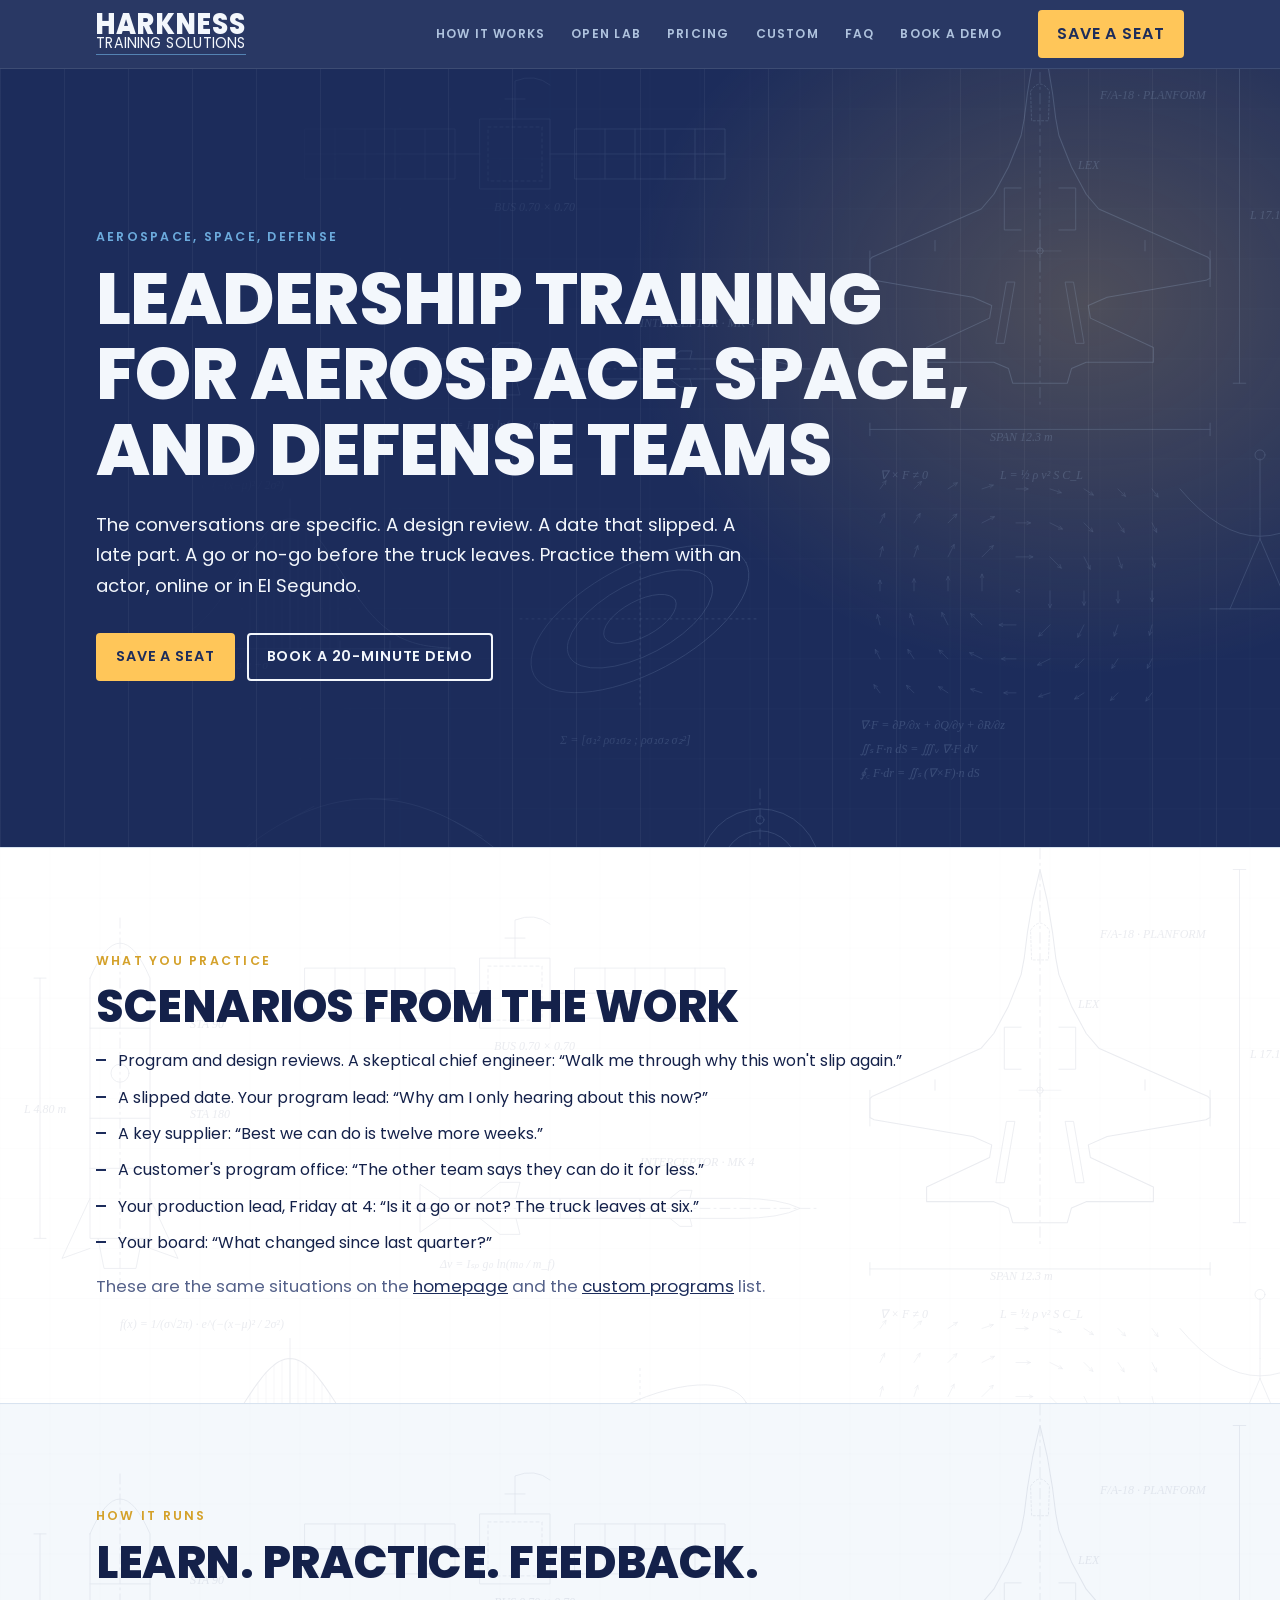
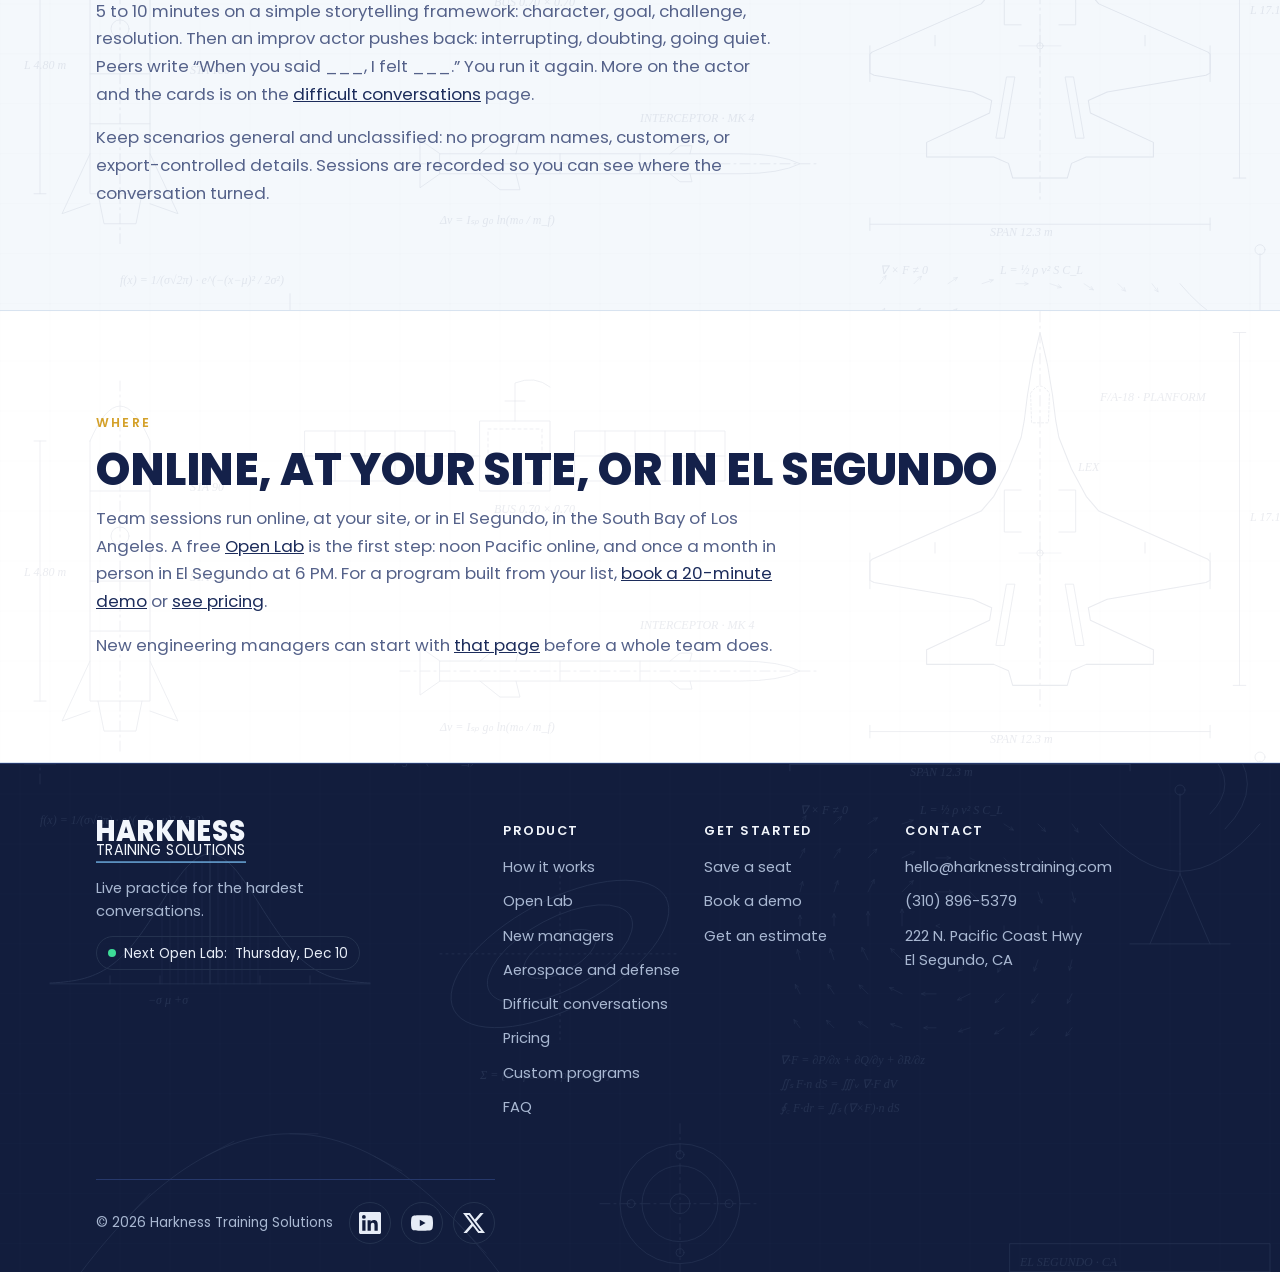
==== aerospace-defense-teams.html @ 315b01fa "Polish the homepage without a redesign. Drop the session-video section, label the logo strip as wher" ====
<!doctype html>
<html lang="en">
<head>
<meta charset="utf-8">
<meta name="viewport" content="width=device-width, initial-scale=1, viewport-fit=cover">
<!-- Google tag (gtag.js) -->
<script async src="https://www.googletagmanager.com/gtag/js?id=G-5YFXNQWRPW"></script>
<script>
  window.dataLayer = window.dataLayer || [];
  function gtag(){dataLayer.push(arguments);}
  gtag('js', new Date());
  gtag('config', 'G-5YFXNQWRPW');
</script>
<title>Aerospace and Defense Team Training, El Segundo, CA</title>
<meta name="description" content="Practice design reviews, slipped dates, and supplier delays with actors. For aerospace, space, and defense teams. Online, at your site, or in El Segundo.">
<link rel="canonical" href="https://harknesstraining.com/aerospace-defense-teams">
<meta name="theme-color" content="#1C2C5B">
<link rel="icon" href="assets/favicon.svg" type="image/svg+xml">
<link rel="apple-touch-icon" href="assets/apple-touch-icon.png">
<meta property="og:type" content="website">
<meta property="og:site_name" content="Harkness Training Solutions">
<meta property="og:url" content="https://harknesstraining.com/aerospace-defense-teams">
<meta property="og:title" content="Aerospace and Defense Team Training, El Segundo, CA">
<meta property="og:description" content="Practice design reviews, slipped dates, and supplier delays with actors. For aerospace, space, and defense teams. Online, at your site, or in El Segundo.">
<meta property="og:image" content="https://harknesstraining.com/assets/og.png">
<meta property="og:image:width" content="1200">
<meta property="og:image:height" content="630">
<meta property="og:image:alt" content="Harkness Training Solutions: Mishandled conversations stall careers.">
<meta name="twitter:card" content="summary_large_image">
<meta name="twitter:site" content="@harknesstrainin">
<meta name="twitter:title" content="Aerospace and Defense Team Training, El Segundo, CA">
<meta name="twitter:description" content="Practice design reviews, slipped dates, and supplier delays with actors. For aerospace, space, and defense teams. Online, at your site, or in El Segundo.">
<meta name="twitter:image" content="https://harknesstraining.com/assets/og.png">
<link rel="preconnect" href="https://fonts.googleapis.com">
<link rel="preconnect" href="https://fonts.gstatic.com" crossorigin>
<link rel="stylesheet" href="https://fonts.googleapis.com/css2?family=Poppins:wght@400;500;600;700;800&display=swap">
<link rel="stylesheet" href="assets/site.css?v=52">
<script src="assets/site.js?v=53"></script>
</head>
<body>
<a class="skip" href="#main">Skip to content</a>
<header class="topbar">
  <div class="wrap bar">
    <a class="mark" href="index.html" aria-label="Harkness Training Solutions home">
      <svg viewBox="0 0 512 146" width="168" height="48" role="img" aria-label="Harkness Training Solutions"><text x="0" y="70" font-family="Poppins, sans-serif" font-weight="800" font-size="100" textLength="512" lengthAdjust="spacingAndGlyphs" fill="currentColor">HARKNESS</text><text x="0" y="120" font-family="Poppins, sans-serif" font-weight="400" font-size="51.6" textLength="512" lengthAdjust="spacingAndGlyphs" fill="currentColor">TRAINING SOLUTIONS</text><rect x="0" y="141" width="512" height="5" fill="#6CABDD"></rect></svg>
    </a>
    <nav class="tabs" aria-label="Main">
      <a class="tab" href="index.html#how">How it works</a>
      <a class="tab" href="open-lab.html">Open Lab</a>
      <a class="tab" href="index.html#programs">Pricing</a>
      <a class="tab" href="custom.html">Custom</a>
      <a class="tab" href="index.html#faq">FAQ</a>
      <a class="tab" href="demo.html">Book a demo</a>
    </nav>
    <a class="btn btn-hot seat" href="open-lab.html">Save a seat</a>
  </div>
</header>
<main id="main">
<section class="hero page-hero">
  <div class="wrap">
    <div class="hero-grid">
      <div>
        <p class="eyebrow" style="color:var(--sky)">Aerospace, space, defense</p>
        <h1 style="margin-top:14px">Leadership training for aerospace, space, and defense teams</h1>
        <p class="pos">The conversations are specific. A design review. A date that slipped. A late part. A go or no-go before the truck leaves. Practice them with an actor, online or in El Segundo.</p>
        <div class="cta-row">
          <a class="btn btn-hot" href="open-lab.html">Save a seat</a>
          <a class="btn btn-ghost" href="demo.html">Book a 20-minute demo</a>
        </div>
      </div>
    </div>
  </div>
</section>
  <section class="fw">
    <div class="wrap">
      <p class="eyebrow">What you practice</p>
      <h2>Scenarios from the work</h2>
      <ul class="list">
        <li>Program and design reviews. A skeptical chief engineer: “Walk me through why this won't slip again.”</li>
        <li>A slipped date. Your program lead: “Why am I only hearing about this now?”</li>
        <li>A key supplier: “Best we can do is twelve more weeks.”</li>
        <li>A customer's program office: “The other team says they can do it for less.”</li>
        <li>Your production lead, Friday at 4: “Is it a go or not? The truck leaves at six.”</li>
        <li>Your board: “What changed since last quarter?”</li>
      </ul>
      <p class="lede">These are the same situations on the <a href="index.html">homepage</a> and the <a href="custom.html">custom programs</a> list.</p>
    </div>
  </section>
  <section>
    <div class="wrap">
      <p class="eyebrow">How it runs</p>
      <h2>Learn. Practice. Feedback.</h2>
      <p class="lede">5 to 10 minutes on a simple storytelling framework: character, goal, challenge, resolution. Then an improv actor pushes back: interrupting, doubting, going quiet. Peers write “When you said ___, I felt ___.” You run it again. More on the actor and the cards is on the <a href="difficult-conversations-training.html">difficult conversations</a> page.</p>
      <p class="lede">Keep scenarios general and unclassified: no program names, customers, or export-controlled details. Sessions are recorded so you can see where the conversation turned.</p>
    </div>
  </section>
  <section class="fw" id="where">
    <div class="wrap">
      <p class="eyebrow">Where</p>
      <h2>Online, at your site, or in El Segundo</h2>
      <p class="lede">Team sessions run online, at your site, or in El Segundo, in the South Bay of Los Angeles. A free <a href="open-lab.html">Open Lab</a> is the first step: noon Pacific online, and once a month in person in El Segundo at 6 PM. For a program built from your list, <a href="demo.html">book a 20-minute demo</a> or <a href="index.html#programs">see pricing</a>.</p>
      <p class="lede">New engineering managers can start with <a href="engineering-manager-training.html">that page</a> before a whole team does.</p>
    </div>
  </section>

</main>
<footer class="site-foot">
  <div class="wrap">
    <div class="foot-top">
      <div class="foot-brand">
        <a class="mark" href="index.html" aria-label="Harkness Training Solutions home"><svg viewBox="0 0 512 146" width="168" height="48" role="img" aria-label="Harkness Training Solutions"><text x="0" y="70" font-family="Poppins, sans-serif" font-weight="800" font-size="100" textLength="512" lengthAdjust="spacingAndGlyphs" fill="currentColor">HARKNESS</text><text x="0" y="120" font-family="Poppins, sans-serif" font-weight="400" font-size="51.6" textLength="512" lengthAdjust="spacingAndGlyphs" fill="currentColor">TRAINING SOLUTIONS</text><rect x="0" y="141" width="512" height="5" fill="#6CABDD"></rect></svg></a>
        <p>Live practice for the hardest conversations.</p>
        <p class="foot-status"><span class="dot" aria-hidden="true"></span>Next Open Lab: <a href="open-lab.html" data-next-date style="color:inherit;text-decoration:none">soon</a></p>
      </div>
      <nav class="foot-cols" aria-label="Footer">
        <div><h4>Product</h4><a href="index.html#how">How it works</a><a href="open-lab.html">Open Lab</a><a href="engineering-manager-training.html">New managers</a><a href="aerospace-defense-teams.html">Aerospace and defense</a><a href="difficult-conversations-training.html">Difficult conversations</a><a href="index.html#programs">Pricing</a><a href="custom.html">Custom programs</a><a href="index.html#faq">FAQ</a></div>
        <div><h4>Get started</h4><a href="open-lab.html">Save a seat</a><a href="demo.html">Book a demo</a><a href="index.html#estimate">Get an estimate</a></div>
        <div><h4>Contact</h4><a href="mailto:hello@harknesstraining.com" data-email>hello@harknesstraining.com</a><a href="tel:+13108965379" data-phone>(310) 896-5379</a><span>222 N. Pacific Coast Hwy<br>El Segundo, CA</span></div>
      </nav>
    </div>
    <div class="foot-bottom">
      <span>© 2026 Harkness Training Solutions</span>
      <div class="socials soc-foot"><a href="https://www.linkedin.com/company/144037123" target="_blank" rel="noopener" aria-label="Harkness Training on LinkedIn" title="LinkedIn" data-social="linkedin"><svg viewBox="0 0 24 24" width="22" height="22" aria-hidden="true"><path d="M20.45 20.45h-3.56v-5.57c0-1.33-.03-3.04-1.85-3.04-1.85 0-2.14 1.45-2.14 2.94v5.67H9.35V9h3.41v1.56h.05c.48-.9 1.64-1.85 3.37-1.85 3.6 0 4.27 2.37 4.27 5.46v6.28zM5.34 7.43a2.06 2.06 0 1 1 0-4.13 2.06 2.06 0 0 1 0 4.13zM7.12 20.45H3.56V9h3.56v11.45zM22.22 0H1.77C.79 0 0 .77 0 1.73v20.54C0 23.23.79 24 1.77 24h20.45c.98 0 1.78-.77 1.78-1.73V1.73C24 .77 23.2 0 22.22 0z" fill="currentColor"/></svg></a><a href="https://www.youtube.com/@harknesstraining" target="_blank" rel="noopener" aria-label="Harkness Training on YouTube" title="YouTube" data-social="youtube"><svg viewBox="0 0 24 24" width="22" height="22" aria-hidden="true"><path d="M23.5 6.2a3 3 0 0 0-2.1-2.1C19.5 3.6 12 3.6 12 3.6s-7.5 0-9.4.5A3 3 0 0 0 .5 6.2 31 31 0 0 0 0 12a31 31 0 0 0 .5 5.8 3 3 0 0 0 2.1 2.1c1.9.5 9.4.5 9.4.5s7.5 0 9.4-.5a3 3 0 0 0 2.1-2.1A31 31 0 0 0 24 12a31 31 0 0 0-.5-5.8zM9.6 15.6V8.4l6.3 3.6-6.3 3.6z" fill="currentColor"/></svg></a><a href="https://x.com/harknesstrainin" target="_blank" rel="noopener" aria-label="Harkness Training Solutions on X" title="X" data-social="x"><svg viewBox="0 0 24 24" width="22" height="22" aria-hidden="true"><path d="M18.9 1.15h3.68l-8.04 9.19L24 22.85h-7.41l-5.8-7.58-6.64 7.58H.47l8.6-9.83L0 1.15h7.59l5.24 6.93zM17.61 20.64h2.04L6.49 3.24H4.3z" fill="currentColor"/></svg></a></div>
    </div>
  </div>
</footer>
</body>
</html>
---- assets/site.css ----
/* Layout: navy hero with a 4x6 feedback card as the hero object; light sections below; amber used only for "heat" (pushback, the hot seat). */
:root{
  --bg:#F6F8FB; --surface:#FFFFFF; --ink:#13213F; --muted:#56627A; --line:#D9E0EA;
  --navy:#15294F; --blue:#144C9C; --sky:#6CABDD; --amber:#FFC659; --on-navy:#F2F6FC; --on-navy-muted:#A9B8D2;
  --card:#FFFDF7; --card-line:#E8DFC8; --card-ink:#2A2A2A;
  --display:"Barlow Condensed","Arial Narrow",Arial,sans-serif;
  --body:"Poppins",system-ui,-apple-system,"Segoe UI",sans-serif;
}
@media (prefers-color-scheme: dark){:root:not([data-theme="light"]){
  --bg:#0C1527; --surface:#121E36; --ink:#E7EDF7; --muted:#9AA8C2; --line:#24324F;
  --navy:#121D3D; --blue:#5B93E0; --sky:#6CABDD; --amber:#FFC659; --on-navy:#EEF3FB; --on-navy-muted:#93A3C0;
  --card:#F7F2E6; --card-line:#D9CDB0; --card-ink:#2A2A2A; color-scheme:dark}}
:root[data-theme="dark"]{
  --bg:#0C1527; --surface:#121E36; --ink:#E7EDF7; --muted:#9AA8C2; --line:#24324F;
  --navy:#121D3D; --blue:#5B93E0; --sky:#6CABDD; --amber:#FFC659; --on-navy:#EEF3FB; --on-navy-muted:#93A3C0;
  --card:#F7F2E6; --card-line:#D9CDB0; --card-ink:#2A2A2A; color-scheme:dark}

*{box-sizing:border-box}
html,body{margin:0}img{max-width:100%}[hidden]{display:none!important}
body{background:var(--bg);color:var(--ink);font-family:var(--body);font-size:16px;line-height:1.65}
a{color:var(--blue)}
:focus-visible{outline:3px solid var(--sky);outline-offset:3px}
.wrap{max-width:1120px;margin:0 auto;padding-left:max(16px,env(safe-area-inset-left,0px));padding-right:max(16px,env(safe-area-inset-right,0px))}
h1,h2,h3{font-family:var(--display);font-weight:700;line-height:1.02;text-wrap:balance;margin:0;letter-spacing:.005em}
h2{font-size:clamp(2.1rem,4.4vw,3.1rem);text-transform:uppercase}
h3{font-size:1.45rem;text-transform:uppercase;letter-spacing:.02em}
p{margin:0}
.eyebrow{font-family:var(--display);font-weight:600;text-transform:uppercase;letter-spacing:.16em;font-size:.95rem;color:var(--blue)}
section{padding-block:clamp(56px,8vw,96px)}
.lede{max-width:62ch;color:var(--muted);font-size:1.05rem}
.btn{display:inline-flex;align-items:center;gap:.5em;font-family:var(--display);font-weight:600;font-size:1.15rem;letter-spacing:.06em;text-transform:uppercase;text-decoration:none;padding:.7em 1.25em;border-radius:4px;border:2px solid transparent;transition:transform .15s ease,background .15s ease}
.btn:hover{transform:translateY(-1px)}
.btn-hot{background:var(--amber);color:#1B1606}
.btn-ghost{border-color:currentColor;color:var(--on-navy)}
.btn-blue{background:var(--blue);color:#fff}

/* nav + hero */
.hero{background:var(--navy);color:var(--on-navy);position:relative;overflow:hidden}
.hero::before{content:"";position:absolute;inset:0;background:
  radial-gradient(60% 80% at 85% 30%,color-mix(in srgb,var(--amber) 22%,transparent),transparent 60%),
  repeating-linear-gradient(90deg,color-mix(in srgb,var(--on-navy) 5%,transparent) 0 1px,transparent 1px 64px);pointer-events:none}
.mark{display:flex;align-items:center;gap:10px;font-family:var(--display);font-weight:700;font-size:1.3rem;letter-spacing:.08em;text-transform:uppercase;color:var(--on-navy);text-decoration:none}
.mark svg{flex:none}
.hero-grid{position:relative;display:grid;grid-template-columns:1.15fr .85fr;gap:48px;align-items:center;padding-block:64px 88px}
@media (max-width:880px){.hero-grid{grid-template-columns:1fr;padding-block:24px 64px}}
.hero h1{font-size:clamp(3rem,7.4vw,5.6rem);text-transform:uppercase}
.hero h1 em{font-style:normal;color:var(--amber)}
.hero .pos{margin-top:22px;font-size:1.15rem;max-width:52ch;color:var(--on-navy)}
.hero .where{margin-top:10px;color:var(--on-navy-muted);font-size:.95rem}
.cta-row{display:flex;gap:12px;flex-wrap:wrap;margin-top:30px}

/* the 4x6 card */
.card46{background:var(--card);color:var(--card-ink);aspect-ratio:6/4;max-width:100%;width:100%;border-radius:6px;padding:22px 24px;box-shadow:0 30px 60px -20px rgba(0,0,0,.55);transform:rotate(-2.5deg);position:relative;
  background-image:repeating-linear-gradient(to bottom,transparent 0 33px,var(--card-line) 33px 34px);background-position:0 58px;display:flex;flex-direction:column;gap:6px}
.card46::after{content:"";position:absolute;left:58px;top:0;bottom:0;width:1px;background:color-mix(in srgb,#D9534F 45%,transparent)}
.card46 .tag{font-family:var(--display);text-transform:uppercase;letter-spacing:.14em;font-size:.8rem;color:#7A6A44;padding-left:46px}
.card46 .line{font-family:"Bradley Hand","Segoe Print","Comic Sans MS",cursive;font-size:clamp(1.05rem,2.1vw,1.3rem);line-height:34px;padding-left:46px}
.card46 .line b{font-family:var(--display);font-weight:700;font-style:normal;letter-spacing:.04em;font-size:1rem;color:#1B2B4A;margin-right:.4em;text-transform:uppercase}
.card-cap{margin-top:22px;color:var(--on-navy-muted);font-size:.85rem;text-align:center}

/* moments */
.moments{display:grid;grid-template-columns:repeat(3,1fr);gap:20px;margin-top:40px}
@media (max-width:820px){.moments{grid-template-columns:1fr}}
.moment{background:var(--surface);border:1px solid var(--line);border-radius:6px;padding:24px;display:flex;flex-direction:column;gap:10px}
.moment q{font-size:1.02rem;font-weight:500;quotes:"\201C" "\201D"}
.moment small{color:var(--muted);font-size:.85rem}
.push{font-family:var(--display);text-transform:uppercase;letter-spacing:.12em;font-size:.8rem;color:var(--amber);font-weight:700}

/* framework */
.fw{background:var(--surface);border-block:1px solid var(--line)}
.beats{display:grid;grid-template-columns:repeat(4,1fr);margin-top:40px;border:1px solid var(--line);border-radius:6px;overflow:hidden}
@media (max-width:820px){.beats{grid-template-columns:1fr 1fr}}
@media (max-width:460px){.beats{grid-template-columns:1fr}}
.beat{padding:24px;border-right:1px solid var(--line);display:flex;flex-direction:column;gap:8px;min-width:0}
.beat:last-child{border-right:0}
@media (max-width:820px){.beat{border-bottom:1px solid var(--line)}}
.beat .k{font-family:var(--display);font-weight:700;font-size:2.4rem;line-height:1;text-transform:uppercase;color:var(--blue)}
.beat .q{color:var(--muted);font-size:.95rem}

/* session steps */
.steps{list-style:none;padding:0;margin:40px 0 0;display:grid;gap:0;counter-reset:s}
.step{display:grid;grid-template-columns:88px 1fr;gap:24px;padding-block:26px;border-top:1px solid var(--line);counter-increment:s}
.step:last-child{border-bottom:1px solid var(--line)}
.step::before{content:"Rep " counter(s);font-family:var(--display);font-weight:700;text-transform:uppercase;font-size:1.05rem;letter-spacing:.06em;color:var(--blue)}
.step.fb::before{content:"Feedback"}
.step.fr::before{content:"Frame"}
.step.r2::before{content:"Rep 2"}
.step.r1::before{content:"Rep 1"}
@media (max-width:560px){.step{grid-template-columns:1fr;gap:6px}}
.step p{color:var(--muted);max-width:64ch;margin-top:6px}

/* open night */
.on{background:var(--navy);color:var(--on-navy)}
.on .eyebrow{color:var(--sky)}
.on .lede{color:var(--on-navy-muted)}
.nights{display:grid;grid-template-columns:repeat(2,1fr);gap:20px;margin-top:40px}
@media (max-width:720px){.nights{grid-template-columns:1fr}}
.night{border:1px solid color-mix(in srgb,var(--on-navy) 22%,transparent);border-radius:6px;padding:26px;display:flex;flex-direction:column;gap:12px}
.night .when{font-family:var(--display);font-weight:700;font-size:2rem;text-transform:uppercase;line-height:1}
.night .fmt{display:inline-block;align-self:flex-start;font-family:var(--display);font-weight:600;letter-spacing:.12em;text-transform:uppercase;font-size:.8rem;padding:.2em .6em;border-radius:3px;background:color-mix(in srgb,var(--sky) 20%,transparent);color:var(--sky)}
.night p{color:var(--on-navy-muted);font-size:.95rem}
.seat-rules{margin-top:28px;display:flex;gap:10px 28px;flex-wrap:wrap;color:var(--on-navy-muted);font-size:.92rem}
.seat-rules span::before{content:"";display:inline-block;width:8px;height:8px;background:var(--amber);margin-right:8px;vertical-align:middle}

.sched{list-style:none;padding:0;margin:40px 0 0;display:grid;gap:10px}
.sn{display:grid;grid-template-columns:minmax(150px,200px) auto 1fr auto;gap:12px 20px;align-items:center;padding:16px 20px;border:1px solid color-mix(in srgb,var(--on-navy) 22%,transparent);border-radius:6px}
.sn .sn-date{font-family:var(--display);font-weight:700;font-size:1.5rem;text-transform:uppercase;line-height:1}
.sn .sn-where{color:var(--on-navy-muted);font-size:.92rem;min-width:0}
.sn .fmt{display:inline-block;justify-self:start;font-family:var(--display);font-weight:600;letter-spacing:.12em;text-transform:uppercase;font-size:.8rem;padding:.2em .6em;border-radius:3px;background:color-mix(in srgb,var(--sky) 20%,transparent);color:var(--sky)}
.sn.next{border-color:var(--amber);background:color-mix(in srgb,var(--amber) 9%,transparent)}
.sn.next .sn-date::after{content:"Next";margin-left:10px;font-size:.8rem;letter-spacing:.14em;color:var(--amber);vertical-align:middle}
@media (max-width:720px){.sn{grid-template-columns:1fr auto}.sn .sn-where{grid-column:1/-1}.sn .sn-btn{grid-column:1/-1;justify-content:center}}
.sched-note{margin-top:16px;color:var(--on-navy-muted);font-size:.88rem}

/* programs */
.ladder{margin-top:40px;overflow-x:auto;border:1px solid var(--line);border-radius:6px;background:var(--surface)}
table{border-collapse:collapse;width:100%;min-width:620px}
th,td{text-align:left;padding:16px 18px;border-bottom:1px solid var(--line);vertical-align:top}
tr:last-child td{border-bottom:0}
th{font-family:var(--display);text-transform:uppercase;letter-spacing:.1em;font-size:.85rem;color:var(--muted);font-weight:600}
td.name{font-family:var(--display);font-weight:700;font-size:1.3rem;text-transform:uppercase;white-space:nowrap}
td.price{font-variant-numeric:tabular-nums;font-weight:600;white-space:nowrap}
td.what{color:var(--muted);font-size:.95rem}
.note{margin-top:14px;color:var(--muted);font-size:.88rem}

/* who + trust */
.two{display:grid;grid-template-columns:1fr 1fr;gap:48px;margin-top:8px}
@media (max-width:820px){.two{grid-template-columns:1fr;gap:32px}}
.list{list-style:none;padding:0;margin:18px 0 0;display:grid;gap:10px}
.list li{padding-left:22px;position:relative}
.list li::before{content:"";position:absolute;left:0;top:.7em;width:10px;height:2px;background:var(--blue)}

/* contact */
.contact{background:var(--surface);border-top:1px solid var(--line)}
.contact-row{display:flex;justify-content:space-between;align-items:flex-end;gap:28px;flex-wrap:wrap}
.email{display:flex;align-items:center;gap:10px;flex-wrap:wrap;margin-top:16px}
.email code{font-family:var(--body);font-size:1.15rem;font-weight:600;user-select:all;color:var(--ink)}
.copy{font:inherit;font-size:.85rem;padding:.35em .8em;border:1px solid var(--line);background:var(--bg);color:var(--ink);border-radius:4px;cursor:pointer}
.socials{display:flex;gap:10px;align-items:center;flex-wrap:wrap}
.socials a{display:inline-flex;align-items:center;justify-content:center;width:42px;height:42px;border-radius:50%;border:1px solid var(--line);color:var(--ink);transition:background .15s ease,color .15s ease}
.socials a:hover{background:var(--blue);color:#fff;border-color:var(--blue)}
.soc-contact{margin-top:14px}
footer{padding-block:28px;align-items:center;color:var(--muted);font-size:.85rem;border-top:1px solid var(--line)}
footer .wrap{display:flex;justify-content:space-between;gap:16px;flex-wrap:wrap}
@media (prefers-reduced-motion:reduce){*{transition:none!important}.card46{transform:none}}

/* ---------- shared additions (multi-page site) ---------- */
.skip{position:absolute;left:-999px;top:8px;background:var(--amber);color:#1B1606;padding:.5em 1em;border-radius:4px;z-index:20}
.skip:focus{left:max(16px,env(safe-area-inset-left,0px))}

/* sub-page header */
.page-hero .hero-grid{grid-template-columns:1fr;padding-block:56px 64px}
.page-hero h1{font-size:clamp(2.6rem,6vw,4.4rem)}
.page-hero .pos{max-width:60ch}

/* schedule: one date, two sessions */
.dates{list-style:none;padding:0;margin:40px 0 0;display:grid;gap:14px}
.date{border:1px solid color-mix(in srgb,var(--on-navy) 22%,transparent);border-radius:6px;padding:20px;display:grid;grid-template-columns:minmax(150px,210px) 1fr;gap:14px 24px;align-items:start}
.date.next{border-color:var(--amber);background:color-mix(in srgb,var(--amber) 9%,transparent)}
.date-head{display:flex;flex-direction:column;gap:6px}
.date-day{font-family:var(--display);font-weight:700;font-size:1.7rem;text-transform:uppercase;line-height:1}
.date-tag{font-family:var(--display);font-weight:600;letter-spacing:.14em;text-transform:uppercase;font-size:.8rem;color:var(--amber)}
.sessions{display:grid;grid-template-columns:1fr 1fr;gap:12px;min-width:0}
.session{display:flex;flex-direction:column;gap:10px;padding:14px 16px;border-radius:5px;background:color-mix(in srgb,var(--on-navy) 6%,transparent);min-width:0}
.session .fmt{display:inline-block;align-self:flex-start;font-family:var(--display);font-weight:600;letter-spacing:.12em;text-transform:uppercase;font-size:.8rem;padding:.2em .6em;border-radius:3px;background:color-mix(in srgb,var(--sky) 20%,transparent);color:var(--sky)}
.session .when{font-variant-numeric:tabular-nums;font-weight:600}
.session .where{color:var(--on-navy-muted);font-size:.9rem}
.session .btn{align-self:flex-start;font-size:1rem;padding:.5em 1em}
@media (max-width:820px){.date{grid-template-columns:1fr}.sessions{grid-template-columns:1fr}}
.dates-empty{margin-top:28px;color:var(--on-navy-muted)}

/* light-surface variant of the schedule (Open Night page) */
.light .date{border-color:var(--line);background:var(--surface)}
.light .date.next{border-color:var(--amber);background:color-mix(in srgb,var(--amber) 7%,var(--surface))}
.light .session{background:var(--bg)}
.light .session .fmt{color:var(--blue);background:color-mix(in srgb,var(--blue) 12%,transparent)}
.light .session .where{color:var(--muted)}

/* generic content blocks */
.grid2{display:grid;grid-template-columns:1fr 1fr;gap:40px;margin-top:36px}
@media (max-width:820px){.grid2{grid-template-columns:1fr;gap:28px}}
.grid2>*{min-width:0}
.panel{background:var(--surface);border:1px solid var(--line);border-radius:6px;padding:24px}
.timeline{list-style:none;padding:0;margin:28px 0 0;display:grid;gap:0}
.timeline li{display:grid;grid-template-columns:96px 1fr;gap:20px;padding-block:18px;border-top:1px solid var(--line)}
.timeline li:last-child{border-bottom:1px solid var(--line)}
.timeline .t{font-family:var(--display);font-weight:700;font-size:1.15rem;letter-spacing:.04em;color:var(--blue);font-variant-numeric:tabular-nums}
.timeline h3{font-size:1.25rem}
.timeline p{color:var(--muted);margin-top:4px}
@media (max-width:520px){.timeline li{grid-template-columns:1fr;gap:4px}}
.callout{margin-top:32px;padding:22px 24px;border-radius:6px;background:var(--navy);color:var(--on-navy);display:flex;justify-content:space-between;align-items:center;gap:20px;flex-wrap:wrap}
.callout p{color:var(--on-navy-muted);max-width:52ch}
.callout strong{color:var(--on-navy);font-family:var(--display);font-size:1.5rem;text-transform:uppercase;display:block;line-height:1.1}

/* forms */
.form{display:grid;gap:14px;max-width:520px}
.form .row{display:grid;grid-template-columns:1fr 1fr;gap:14px}
@media (max-width:520px){.form .row{grid-template-columns:1fr}}
.field{display:flex;flex-direction:column;gap:6px;min-width:0}
.field label{font-family:var(--display);font-weight:600;text-transform:uppercase;letter-spacing:.1em;font-size:.85rem;color:var(--muted)}
.field input,.field select,.field textarea{font:inherit;font-size:1rem;color:var(--ink);background:var(--bg);border:1px solid var(--line);border-radius:4px;padding:.65em .8em;width:100%}
.field textarea{min-height:110px;resize:vertical}
.field input:focus,.field select:focus,.field textarea:focus{outline:3px solid var(--sky);outline-offset:1px;border-color:var(--blue)}
.form button{justify-self:start;cursor:pointer;font-family:var(--display)}
.form-status{font-size:.95rem;color:var(--muted);min-height:1.4em}
.form-status.ok{color:var(--blue);font-weight:600}
.form-status.err{color:#B4321F}
.contact-form{margin-top:28px}

/* next page steps */
.next-steps{list-style:none;padding:0;margin:36px 0 0;display:grid;grid-template-columns:repeat(3,1fr);gap:18px}
@media (max-width:880px){.next-steps{grid-template-columns:1fr}}
.next-steps li{background:var(--surface);border:1px solid var(--line);border-radius:6px;padding:24px;display:flex;flex-direction:column;gap:10px}
.next-steps li.primary{border-color:var(--amber);box-shadow:0 0 0 1px var(--amber)}
.next-steps .k{font-family:var(--display);font-weight:700;letter-spacing:.14em;text-transform:uppercase;font-size:.85rem;color:var(--amber)}
.next-steps p{color:var(--muted);font-size:.95rem}
.next-steps .btn{align-self:flex-start;margin-top:auto}
.phone{color:var(--muted);margin-top:8px}

/* ---------- sticky top bar with tabs ---------- */
html{scroll-behavior:smooth;scroll-padding-top:calc(var(--bar-h) + env(safe-area-inset-top,0px) + 12px)}
:root{--bar-h:68px}
@media (max-width:860px){:root{--bar-h:112px}}
@view-transition{navigation:auto}
::view-transition-old(root),::view-transition-new(root){animation-duration:.22s}
body::before{content:"";position:fixed;inset:0 0 auto;height:env(safe-area-inset-top,0px);z-index:31;background:var(--navy)}
.topbar{position:sticky;top:env(safe-area-inset-top,0px);z-index:30;background:color-mix(in srgb,var(--navy) 94%,transparent);-webkit-backdrop-filter:saturate(1.3) blur(12px);backdrop-filter:saturate(1.3) blur(12px);border-bottom:1px solid color-mix(in srgb,var(--on-navy) 10%,transparent);transition:box-shadow .2s ease}
.topbar.scrolled{box-shadow:0 8px 24px -12px rgba(0,0,0,.45)}
.bar{display:grid;grid-template-columns:auto 1fr auto;grid-template-areas:"logo tabs cta";align-items:center;gap:8px 24px;min-height:var(--bar-h)}
.bar .mark{grid-area:logo}
.bar .mark svg{width:150px;height:auto}
.tabs{grid-area:tabs;display:flex;gap:2px;justify-self:end;overflow-x:auto;scrollbar-width:none;-webkit-overflow-scrolling:touch;min-width:0}
.tabs::-webkit-scrollbar{display:none}
.tab{position:relative;color:var(--on-navy-muted);text-decoration:none;font-size:.92rem;font-weight:500;white-space:nowrap;padding:10px 12px;border-radius:4px;transition:color .15s ease,background .15s ease}
.tab::after{content:"";position:absolute;left:12px;right:12px;bottom:4px;height:2px;border-radius:2px;background:var(--sky);transform:scaleX(0);transform-origin:left;transition:transform .2s ease}
.tab:hover{color:var(--on-navy);background:color-mix(in srgb,var(--on-navy) 7%,transparent)}
.tab[aria-current],.tab.active{color:var(--on-navy)}
.tab[aria-current]::after,.tab.active::after{transform:scaleX(1)}
.bar .seat{grid-area:cta;font-size:1rem;padding:.55em 1.05em}
@media (max-width:860px){
  .bar{grid-template-columns:1fr auto;grid-template-areas:"logo cta" "tabs tabs";padding-block:10px 0;gap:6px 12px}
  .bar .mark svg{width:132px}
  .tabs{justify-self:stretch;margin-inline:-8px;padding-bottom:4px;
    -webkit-mask-image:linear-gradient(90deg,#000 88%,transparent);mask-image:linear-gradient(90deg,#000 88%,transparent)}
  .tab{padding:10px 10px;font-size:.9rem}
}
@media (prefers-reduced-motion:reduce){html{scroll-behavior:auto}@view-transition{navigation:none}.tab::after{transition:none}}

/* ---------- hero scene: four-beat card + actor cue ---------- */
.scene{position:relative;padding-bottom:34px}

.card46 .line b{display:inline-block;min-width:6.4em}
.cue{position:absolute;right:-6px;bottom:0;max-width:78%;background:var(--amber);color:#1B1606;font-weight:600;font-size:1rem;line-height:1.35;padding:12px 16px 13px;border-radius:6px 6px 6px 0;transform:rotate(1.5deg);box-shadow:0 18px 40px -16px rgba(0,0,0,.6)}
.cue span{display:block;font-family:var(--display);font-weight:700;text-transform:uppercase;letter-spacing:.14em;font-size:.75rem;opacity:.75;margin-bottom:2px}
@media (max-width:520px){.cue{right:0;max-width:92%}.card46 .line b{min-width:0;display:block}}
@media (prefers-reduced-motion:reduce){.cue{transform:none}}

/* ---------- pricing ---------- */
.page-hero.compact .hero-grid{padding-block:40px 36px}
.pricing{padding-top:36px}
.picker{display:grid;gap:18px}
.picker-row{display:flex;flex-wrap:wrap;align-items:center;gap:12px 20px}
.picker-q.small{font-size:1.15rem}
.picker-q{font-family:var(--display);font-weight:700;font-size:1.5rem;text-transform:uppercase;letter-spacing:.02em;min-width:9.5em}
.stepper{display:flex;align-items:center;gap:8px}
.stepper button{width:46px;height:46px;border-radius:4px;border:1px solid var(--line);background:var(--bg);color:var(--ink);font-size:1.4rem;cursor:pointer;flex:none}
.stepper button:hover{border-color:var(--blue)}
.stepper input{width:84px;text-align:center;font-family:var(--display);font-weight:700;font-size:1.9rem;font-variant-numeric:tabular-nums;color:var(--ink);background:var(--bg);border:1px solid var(--line);border-radius:4px;padding:.15em .2em}
.chips{display:flex;gap:8px;flex-wrap:wrap}
.chip{font:inherit;font-weight:600;font-variant-numeric:tabular-nums;min-width:48px;padding:.5em .9em;border-radius:999px;border:1px solid var(--line);background:var(--bg);color:var(--ink);cursor:pointer;transition:background .15s ease,color .15s ease}
.chip:hover{border-color:var(--blue)}
.chip[aria-pressed="true"]{background:var(--blue);border-color:var(--blue);color:#fff}
.summary{margin-top:18px;background:var(--navy);color:var(--on-navy);border-radius:6px;padding:26px 28px;display:grid;grid-template-columns:auto 1fr;gap:20px 40px;align-items:center}
.summary>*{min-width:0}
.summary .eyebrow{color:var(--sky)}
.summary .total{font-family:var(--display);font-weight:700;font-size:clamp(3rem,7vw,4.4rem);line-height:1;margin-top:6px;font-variant-numeric:tabular-nums}
.summary .total-sub{color:var(--on-navy-muted);font-variant-numeric:tabular-nums}
.summary-side{display:grid;gap:16px}
.summary .rec{border-left:3px solid var(--amber);padding:2px 0 2px 14px}
.summary .cta-row{margin-top:0}
@media (max-width:760px){.summary{grid-template-columns:1fr}}
.ladder-list{list-style:none;padding:0;margin:18px 0 0;border:1px solid var(--line);border-radius:6px;background:var(--surface);overflow:hidden}
.lad{display:flex;justify-content:space-between;align-items:center;gap:20px;padding:18px 22px;border-bottom:1px solid var(--line)}
.lad:last-child{border-bottom:0}
.lad>div:first-child{min-width:0}
.lad h3{font-size:1.35rem}
.lad p{color:var(--muted);font-size:.92rem;margin-top:2px}
.lad-price{display:flex;flex-direction:column;align-items:flex-end;text-align:right;font-variant-numeric:tabular-nums;white-space:nowrap}
.lad-price b{font-size:1.2rem}
.lad-price small{color:var(--muted);font-size:.82rem}
.lad-price .muted{color:var(--muted)}
.is-skip h3,.is-skip p{opacity:.5}
.is-full{background:color-mix(in srgb,var(--amber) 8%,var(--surface))}
.lab-line{margin-top:14px;display:flex;flex-direction:column;gap:2px;color:var(--muted);font-size:.95rem}
.lab-line b{color:var(--ink);font-variant-numeric:tabular-nums}
.estimate{margin-top:56px;padding-top:40px;border-top:1px solid var(--line)}

.seg{display:flex;flex-wrap:wrap;gap:4px;padding:4px;background:var(--bg);border:1px solid var(--line);border-radius:6px}
.seg button{font:inherit;font-weight:600;font-size:.95rem;padding:.55em 1em;border:0;border-radius:4px;background:transparent;color:var(--muted);cursor:pointer;white-space:nowrap;transition:background .15s ease,color .15s ease}
.seg button:hover{color:var(--ink)}
.seg button[aria-pressed="true"]{background:var(--blue);color:#fff}
@media (max-width:520px){.picker-q{min-width:0}.seg{width:100%}.seg button{flex:1 1 auto}}
.lad{padding:0;display:block}
.lad button{all:unset;box-sizing:border-box;width:100%;display:flex;justify-content:space-between;align-items:center;gap:20px;padding:16px 22px;cursor:pointer;transition:background .15s ease}
.lad button:hover{background:color-mix(in srgb,var(--blue) 5%,transparent)}
.lad button:focus-visible{outline:3px solid var(--sky);outline-offset:-3px}
.lad button>span:first-child{min-width:0;display:flex;flex-direction:column;gap:2px}
.lad-name{font-family:var(--display);font-weight:700;font-size:1.35rem;text-transform:uppercase;letter-spacing:.02em;line-height:1.1}
.lad-what{color:var(--muted);font-size:.92rem;white-space:normal}
.is-sel button{background:color-mix(in srgb,var(--blue) 9%,var(--surface));box-shadow:inset 4px 0 0 var(--blue)}
.is-full{background:transparent}
.is-skip .lad-name,.is-skip .lad-what{opacity:.5}

/* ---------- hero: before / after takes ---------- */
.takes{margin:0;display:grid;gap:12px;position:relative}
.pushback{margin:0;justify-self:start;max-width:92%;background:var(--amber);color:#1B1606;font-weight:600;font-size:1.05rem;line-height:1.35;padding:12px 16px 13px;border-radius:6px 6px 6px 0;box-shadow:0 18px 40px -18px rgba(0,0,0,.6)}
.pushback span{display:block;font-family:var(--display);font-weight:700;text-transform:uppercase;letter-spacing:.14em;font-size:.75rem;opacity:.75;margin-bottom:2px}
.take{background:var(--card);color:var(--card-ink);border-radius:6px;padding:16px 20px 18px;display:grid;gap:10px;box-shadow:0 24px 50px -22px rgba(0,0,0,.6)}
.take.before{transform:rotate(-1.2deg);margin-right:28px;background:color-mix(in srgb,var(--card) 82%,#9AA3B2)}
.take.after{transform:rotate(.8deg);margin-left:28px;margin-top:-4px;box-shadow:0 0 0 2px var(--sky),0 30px 60px -22px rgba(0,0,0,.7)}
.take-label{font-family:var(--display);font-weight:700;text-transform:uppercase;letter-spacing:.12em;font-size:.82rem;color:#5A5546;display:flex;gap:10px;align-items:center}
.take-label span{background:#1B2B4A;color:#F7F2E6;padding:.1em .55em;border-radius:3px;letter-spacing:.1em}
.take.after .take-label span{background:#144C9C}
.take-line{font-size:1rem;line-height:1.5}
.take.before .take-line{color:#5B5B5B}
.take.after .take-line{font-weight:500;color:#1B1B1B}
.take-tags{display:flex;flex-wrap:wrap;gap:6px}
.take-tags span{font-size:.75rem;font-weight:600;padding:.2em .6em;border-radius:3px}
.take.before .take-tags span{background:#EAD9D3;color:#8A2F1C}
.take.after .take-tags span{background:#D6E6F7;color:#0F3E80}
.takes .card-cap{margin-top:10px}
@media (max-width:520px){.take.before,.take.after{margin-inline:0;transform:none}}
@media (prefers-reduced-motion:reduce){.take{transform:none}}

/* ================= story home (Oct 17 rev) ================= */
.hero h1{font-size:clamp(2.6rem,5.6vw,4.5rem)}
.hero h1 em{display:block}

/* hero: the three moments as speech bubbles */
.bubbles{display:grid;gap:14px}
.bubble{margin:0;background:var(--card);color:#1B1B1B;font-weight:600;font-size:1.08rem;line-height:1.35;padding:14px 18px 15px;border-radius:14px 14px 14px 4px;box-shadow:0 22px 44px -20px rgba(0,0,0,.65);max-width:88%}
.bubble span{display:block;font-family:var(--display);font-weight:700;text-transform:uppercase;letter-spacing:.12em;font-size:.74rem;color:#8A6A1F;margin-bottom:3px}
.bubble.b1{justify-self:start;transform:rotate(-1.2deg)}
.bubble.b2{justify-self:end;background:var(--amber);border-radius:14px 14px 4px 14px;transform:rotate(1deg)}
.bubble.b2 span{color:#5A3F07}
.bubble.b3{justify-self:start;margin-left:6%;transform:rotate(-.6deg)}
@media (max-width:880px){.bubble{max-width:100%}.bubble.b3{margin-left:0}}
@media (prefers-reduced-motion:no-preference){
  .bubble{animation:pop .5s cubic-bezier(.2,.8,.3,1.2) both}
  .bubble.b2{animation-delay:.12s}.bubble.b3{animation-delay:.24s}
  @keyframes pop{from{opacity:.001;translate:0 10px}to{opacity:1;translate:0 0}}
}

/* the gap: three stages */
.gap-sec{padding-bottom:clamp(40px,6vw,64px)}
.stages{margin-top:44px;display:grid;grid-template-columns:repeat(3,1fr);gap:6px;position:relative;padding-top:34px}
.stage{padding:20px 22px;display:flex;flex-direction:column;gap:4px;border-radius:4px;background:var(--surface);border:1px solid var(--line);min-width:0}
.stage b{font-family:var(--display);font-size:1.7rem;text-transform:uppercase;letter-spacing:.02em;line-height:1}
.stage span{color:var(--muted);font-size:.95rem}
.stage.s2,.stage.s3{background:color-mix(in srgb,var(--amber) 14%,var(--surface));border-color:color-mix(in srgb,var(--amber) 55%,var(--line))}
.stage-mark{position:absolute;top:0;font-family:var(--display);font-weight:700;text-transform:uppercase;letter-spacing:.12em;font-size:.8rem}
.stage-mark.m1{left:0;width:calc(33.33% - 4px);color:var(--muted);border-right:2px dashed var(--muted);height:calc(100% + 8px);pointer-events:none}
.stage-mark.m2{left:calc(33.33% + 2px);right:0;color:#8A6416;border-top:3px solid var(--amber);padding-top:6px;top:14px}
.stage-mark.m1 span{display:block;padding-right:10px}
@media (prefers-color-scheme:dark){:root:not([data-theme="light"]) .stage-mark.m2{color:var(--amber)}}
:root[data-theme="dark"] .stage-mark.m2{color:var(--amber)}
.stage-mark.m2{top:auto;bottom:-34px;border-top:0;padding-top:0}
.stage-mark.m2 span::before{content:"";display:inline-block;width:10px;height:10px;background:var(--amber);margin-right:8px;vertical-align:middle}
.stages{padding-bottom:34px}
@media (max-width:700px){
  .stages{grid-template-columns:1fr;padding-top:0}
  .stage-mark.m1{position:static;width:auto;height:auto;border:0;order:2;padding:2px 0 6px}
  .stage.s1{order:1}.stage.s2{order:3}.stage.s3{order:4}
  .stage-mark.m2{position:static;order:5;padding-top:6px}
}

/* before / after, side by side */
.takes-sec{background:var(--navy);color:var(--on-navy)}
.takes-sec .eyebrow{color:var(--sky)}
.takes2{margin:36px 0 0;display:grid;grid-template-columns:1fr 1fr;gap:18px 22px}
.takes2 .pushback{grid-column:1/-1;justify-self:center;text-align:center;border-radius:14px;font-size:1.25rem;padding:14px 22px}
.takes2 .take{transform:none;margin:0;align-content:start}
.takes2 .take.before{transform:rotate(-.8deg)}
.takes2 .take.after{transform:rotate(.6deg)}
.takes2 .take-line{font-size:1.15rem}
@media (max-width:760px){.takes2{grid-template-columns:1fr}.takes2 .take{transform:none!important}}

/* how it works: four-step flow */
.flow{list-style:none;padding:0;margin:40px 0 0;display:grid;grid-template-columns:repeat(4,1fr);gap:14px;counter-reset:f}
.flow li{position:relative;display:flex;flex-direction:column;gap:8px;padding:22px 20px;background:var(--bg);border:1px solid var(--line);border-radius:6px;min-width:0;counter-increment:f}
.flow li::after{content:"";position:absolute;right:-12px;top:42px;width:10px;height:10px;border-top:2px solid var(--muted);border-right:2px solid var(--muted);transform:rotate(45deg);opacity:.6}
.flow li:last-child::after{display:none}
.flow i{width:46px;height:46px;border-radius:50%;display:grid;place-items:center;background:color-mix(in srgb,var(--blue) 12%,transparent);color:var(--blue)}
.flow i svg{width:24px;height:24px;fill:none;stroke:currentColor;stroke-width:1.8;stroke-linecap:round;stroke-linejoin:round}
.flow li.hot{border-color:var(--amber);background:color-mix(in srgb,var(--amber) 9%,var(--bg))}
.flow li.hot i{background:var(--amber);color:#1B1606}
.flow b{font-family:var(--display);font-size:1.35rem;text-transform:uppercase;letter-spacing:.02em;line-height:1.05}
.flow span{color:var(--muted);font-size:.93rem}
.beats-mini{display:flex;flex-wrap:wrap;gap:5px}
.beats-mini em{font-style:normal;font-size:.78rem;font-weight:600;padding:.15em .55em;border-radius:3px;background:color-mix(in srgb,var(--blue) 12%,transparent);color:var(--blue)}
@media (max-width:900px){.flow{grid-template-columns:1fr 1fr}.flow li::after{display:none}}
@media (max-width:480px){.flow{grid-template-columns:1fr}}

/* the ladder as a path */
.path{list-style:none;padding:0;margin:36px 0 0;display:grid;grid-template-columns:repeat(6,1fr);gap:0;position:relative}
.path::before{content:"";position:absolute;left:8%;right:8%;top:11px;height:2px;background:var(--line)}
.path li{position:relative;display:flex;flex-direction:column;align-items:center;text-align:center;gap:4px;padding-top:34px;min-width:0}
.path li::before{content:"";position:absolute;top:4px;width:16px;height:16px;border-radius:50%;background:var(--surface);border:2px solid var(--blue)}
.path li.key::before{background:var(--amber);border-color:var(--amber);width:20px;height:20px;top:2px}
.path b{font-family:var(--display);font-size:1.2rem;text-transform:uppercase;letter-spacing:.02em;line-height:1.1}
.path span{color:var(--muted);font-variant-numeric:tabular-nums;font-size:.92rem}
.path li.key span{color:var(--ink);font-weight:600}
.path-note{margin-top:22px;color:var(--muted);font-size:.92rem;text-align:center}
@media (max-width:760px){
  .path{grid-template-columns:1fr;gap:14px}
  .path::before{left:9px;right:auto;top:8px;bottom:8px;width:2px;height:auto}
  .path li{flex-direction:row;align-items:baseline;justify-content:space-between;padding:0 0 0 34px;text-align:left}
  .path li::before{left:1px;top:3px}.path li.key::before{left:-1px;top:1px}
  .path-note{text-align:left}
}

/* ================= rev 3 ================= */
.hero h1.h-classic{font-size:clamp(3rem,7vw,5.4rem)}
.hero h1.h-classic em{display:inline}

/* interactive stages */
.stages2{margin-top:40px}
.st-row{position:relative;display:grid;grid-template-columns:repeat(3,1fr);gap:8px;padding-bottom:10px}
.st{font:inherit;text-align:left;cursor:pointer;display:flex;flex-direction:column;gap:4px;padding:20px 22px;border-radius:6px;border:1px solid var(--line);background:var(--surface);color:var(--ink);transition:transform .2s ease,background .2s ease,border-color .2s ease,box-shadow .2s ease;min-width:0}
.st b{font-family:var(--display);font-size:1.7rem;text-transform:uppercase;letter-spacing:.02em;line-height:1}
.st span{color:var(--muted);font-size:.95rem}
.st:hover,.st[aria-selected="true"]{transform:translateY(-3px);box-shadow:0 14px 30px -18px rgba(0,0,0,.45)}
.st[aria-selected="true"]{border-color:var(--muted)}
.st.we[aria-selected="true"]{border-color:var(--amber);background:color-mix(in srgb,var(--amber) 12%,var(--surface))}
.st-ind{position:absolute;bottom:0;left:0;height:4px;border-radius:4px;background:var(--muted);transition:transform .3s cubic-bezier(.3,.7,.2,1),width .3s ease,background .3s ease}
.st-ind.we{background:var(--amber)}
.st-panel{margin-top:16px;display:flex;flex-wrap:wrap;align-items:baseline;gap:8px 16px;min-height:2.4em}
.st-panel p{color:var(--ink);font-size:1.08rem}
.st-tag{font-family:var(--display);font-weight:700;text-transform:uppercase;letter-spacing:.12em;font-size:.82rem;padding:.25em .7em;border-radius:3px;background:color-mix(in srgb,var(--muted) 18%,transparent);color:var(--muted)}
.st-tag.we{background:var(--amber);color:#1B1606}
.st-panel.fade p,.st-panel.fade .st-tag{animation:stfade .25s ease}
@keyframes stfade{from{opacity:.2;translate:0 4px}to{opacity:1;translate:0 0}}
@media (max-width:640px){.st-row{grid-template-columns:1fr}.st-ind{display:none}}
@media (prefers-reduced-motion:reduce){.st,.st-ind{transition:none}.st-panel.fade p,.st-panel.fade .st-tag{animation:none}}

/* the story: situation → pushback → answer */
.story{list-style:none;padding:0;margin:40px 0 0;display:grid;gap:0;position:relative}
.story>li{display:grid;grid-template-columns:44px 1fr;gap:18px;padding-bottom:30px;position:relative}
.story>li:not(:last-child)::before{content:"";position:absolute;left:21px;top:44px;bottom:6px;width:2px;background:color-mix(in srgb,var(--on-navy) 18%,transparent)}
.story .n{width:44px;height:44px;border-radius:50%;display:grid;place-items:center;font-family:var(--display);font-weight:700;font-size:1.3rem;background:color-mix(in srgb,var(--on-navy) 12%,transparent);color:var(--on-navy)}
.story-body{min-width:0;padding-top:6px}
.story-body>b{font-family:var(--display);font-size:1.05rem;text-transform:uppercase;letter-spacing:.14em;color:var(--sky)}
.story-body>p{margin-top:6px;font-size:1.15rem;max-width:56ch}
.bubble-in{display:inline-block;background:var(--amber);color:#1B1606;font-weight:600;font-size:1.3rem!important;padding:12px 20px;border-radius:14px 14px 14px 4px}
.answers{margin-top:12px;display:grid;grid-template-columns:1fr 1fr;gap:16px}
.ans{border-radius:8px;padding:20px 22px;display:grid;gap:10px;align-content:start;min-width:0}
.ans.no{background:color-mix(in srgb,var(--on-navy) 7%,transparent);border:1px solid color-mix(in srgb,var(--on-navy) 16%,transparent)}
.ans.yes{background:var(--card);color:#1B1B1B;box-shadow:0 0 0 2px var(--sky),0 24px 50px -24px rgba(0,0,0,.7)}
.ans-h{font-family:var(--display);font-weight:700;text-transform:uppercase;letter-spacing:.06em;font-size:1.45rem;line-height:1}
.ans.no .ans-h{color:#EC3325}
.ans.yes .ans-h{color:#144C9C}
.ans-q{font-size:1.15rem;line-height:1.45}
.ans.no .ans-q{color:var(--on-navy-muted)}
.ans.yes .ans-q{font-weight:500}
.ans-r{font-size:.92rem;padding-top:10px;border-top:1px solid currentColor;border-top-color:color-mix(in srgb,currentColor 20%,transparent)}
.ans.no .ans-r{color:var(--on-navy-muted)}
.ans.yes .ans-r{color:#3D4A5F}
@media (max-width:760px){.answers{grid-template-columns:1fr}.story>li{grid-template-columns:34px 1fr;gap:12px}.story .n{width:34px;height:34px;font-size:1.1rem}.story>li:not(:last-child)::before{left:16px;top:34px}}

/* path: 7 stops incl. custom */
@media (min-width:761px){.path{grid-template-columns:repeat(7,1fr)}}
.path b a{color:inherit}

/* custom page */
.chips-wide{display:flex;flex-wrap:wrap;gap:8px;margin-top:24px}
.chips-wide span{padding:.45em .9em;border-radius:999px;background:var(--bg);border:1px solid var(--line);font-size:.92rem}
.flow.three{grid-template-columns:repeat(3,1fr);margin-top:36px}
@media (max-width:900px){.flow.three{grid-template-columns:1fr}}

/* ================= rev 4 ================= */
.sr-only{position:absolute;width:1px;height:1px;padding:0;margin:-1px;overflow:hidden;clip:rect(0 0 0 0);white-space:nowrap;border:0}
.hero-grid.solo{grid-template-columns:1fr;padding-block:72px 96px}
.hero h1.h-two{font-size:clamp(2.6rem,6.4vw,5.6rem);line-height:.98}
.hero h1.h-two span{display:block}
.hero h1.h-two em{display:inline}

.hero-grid.solo .pos{font-size:1.25rem;max-width:56ch}

/* rotating reason */
.h-rot{max-width:30ch}
.rot{display:inline-block;color:var(--amber);position:relative;vertical-align:bottom}
.rot>span{display:inline-block}
.rot>span.out{animation:rotOut .28s ease forwards}
.rot>span.in{animation:rotIn .32s cubic-bezier(.2,.8,.3,1) both}
@keyframes rotOut{to{opacity:0;transform:translateY(-.35em)}}
@keyframes rotIn{from{opacity:0;transform:translateY(.4em)}to{opacity:1;transform:none}}
@media (prefers-color-scheme:light){:root:not([data-theme="dark"]) .rot{color:#B9730A}}
:root[data-theme="light"] .rot{color:#B9730A}

/* bubbles as a row under the headline */
.bubbles.row{margin-top:36px;grid-template-columns:repeat(3,1fr);align-items:start;gap:18px}
.bubbles.row .bubble{max-width:none;margin:0;justify-self:stretch}
.bubbles.row .b2{margin-top:22px}
.bubbles.row .b3{margin-top:8px}
@media (max-width:860px){.bubbles.row{grid-template-columns:1fr}.bubbles.row .bubble{margin:0!important;max-width:92%}.bubbles.row .b2{justify-self:end}}

/* participant voice */
.voice{margin:44px 0 0;padding:26px 28px;border-radius:10px;background:color-mix(in srgb,var(--on-navy) 6%,transparent);border:1px solid color-mix(in srgb,var(--on-navy) 14%,transparent);display:grid;gap:14px;max-width:820px}
.voice-tag{justify-self:start;font-family:var(--display);font-weight:700;letter-spacing:.12em;text-transform:uppercase;font-size:.75rem;padding:.2em .6em;border-radius:3px;background:#EC3325;color:#2A0F08}
.voice-wave{height:36px;background:repeating-linear-gradient(90deg,var(--sky) 0 3px,transparent 3px 7px);-webkit-mask:radial-gradient(ellipse 60% 100% at 30% 50%,#000 30%,transparent 72%),radial-gradient(ellipse 40% 80% at 75% 50%,#000 25%,transparent 70%);mask:radial-gradient(ellipse 60% 100% at 30% 50%,#000 30%,transparent 72%),radial-gradient(ellipse 40% 80% at 75% 50%,#000 25%,transparent 70%);opacity:.8}
.voice blockquote{margin:0;font-size:1.25rem;line-height:1.5;font-weight:500;color:var(--on-navy)}
.voice figcaption{color:var(--on-navy-muted);font-size:.92rem}

/* email link (no copy button) */
.mail{font-size:1.2rem;font-weight:600;color:var(--ink);text-decoration:none;border-bottom:2px solid var(--sky)}
.mail:hover{color:var(--blue)}

/* tech-company footer */
footer.site-foot{background:#121D3D;color:#A9B8D2;border-top:1px solid #26386B;padding-block:56px 28px;font-size:.92rem}
.site-foot .foot-top{display:grid;grid-template-columns:minmax(0,1.1fr) minmax(0,2fr);gap:40px}
.site-foot .mark{color:#F2F6FC}
.site-foot .mark svg{width:150px;height:auto}
.foot-brand{display:grid;gap:14px;align-content:start}
.foot-brand p{max-width:34ch;line-height:1.55}
.foot-status{display:inline-flex;align-items:center;gap:8px;justify-self:start;padding:.4em .8em;border:1px solid #24324F;border-radius:999px;color:#E7EDF7;font-size:.85rem}
.dot{width:8px;height:8px;border-radius:50%;background:#3DDC97;box-shadow:0 0 0 0 rgba(61,220,151,.6);animation:ping 2s infinite}
@keyframes ping{70%{box-shadow:0 0 0 7px rgba(61,220,151,0)}100%{box-shadow:0 0 0 0 rgba(61,220,151,0)}}
.foot-cols{display:grid;grid-template-columns:repeat(3,minmax(0,1fr));gap:24px}
.foot-cols div{display:flex;flex-direction:column;gap:10px;min-width:0}
.foot-cols h4{margin:0 0 4px;font-family:var(--display);font-weight:700;text-transform:uppercase;letter-spacing:.14em;font-size:.8rem;color:#F2F6FC}
.foot-cols a{color:#A9B8D2;text-decoration:none;overflow-wrap:anywhere}
.foot-cols a:hover{color:#6CABDD}
.foot-bottom{margin-top:44px;padding-top:22px;border-top:1px solid #26386B;display:flex;justify-content:space-between;align-items:center;gap:16px;flex-wrap:wrap;font-size:.85rem}
.site-foot .socials a{border-color:#24324F;color:#E7EDF7}
.site-foot .socials a:hover{background:#144C9C;border-color:#144C9C}
@media (max-width:820px){.site-foot .foot-top{grid-template-columns:1fr}.foot-cols{grid-template-columns:1fr 1fr}}
@media (max-width:460px){.foot-cols{grid-template-columns:1fr}}
@media (prefers-reduced-motion:reduce){.dot{animation:none}.rot>span{animation:none!important}}

/* rev 5: quote first, then the two takes */
.takes-sec .voice{margin-top:32px}
.pb-line{margin-top:40px;display:inline-flex;flex-direction:column;gap:2px;background:var(--amber);color:#1B1606;font-weight:600;font-size:1.25rem;padding:12px 20px;border-radius:14px 14px 14px 4px}
.pb-line span{font-family:var(--display);font-weight:700;text-transform:uppercase;letter-spacing:.14em;font-size:.75rem;opacity:.75}
.takes-sec .answers{margin-top:16px}
.ans-h{font-size:1.25rem}
/* rev 6: blur between rotating words */
.rot>span.out{animation:rotOutB .22s ease-in forwards}
.rot>span.in{animation:rotInB .3s ease-out both}
@keyframes rotOutB{to{opacity:0;filter:blur(8px);transform:translateY(-.15em)}}
@keyframes rotInB{from{opacity:0;filter:blur(8px);transform:translateY(.15em)}to{opacity:1;filter:blur(0);transform:none}}

/* ================= rev 7 ================= */
/* blueprint texture on dark bands: present, never loud */
.hero::after,.takes-sec::before,footer.site-foot::before{content:"";position:absolute;inset:0;pointer-events:none;background:url("blueprint.svg") 0 0/960px 720px repeat;opacity:.075}
.hero::after{background-position:right -120px top -60px;-webkit-mask-image:linear-gradient(100deg,transparent 18%,#000 62%);mask-image:linear-gradient(100deg,transparent 18%,#000 62%);opacity:.11}
.takes-sec,footer.site-foot{position:relative;isolation:isolate}
.takes-sec::before{background-position:-260px -180px;-webkit-mask-image:radial-gradient(ellipse 80% 90% at 85% 40%,#000,transparent 75%);mask-image:radial-gradient(ellipse 80% 90% at 85% 40%,#000,transparent 75%)}
footer.site-foot::before{background-position:-80px -420px;opacity:.06}
.hero>.wrap,.takes-sec>.wrap,footer.site-foot>.wrap{position:relative;z-index:1}

/* home pricing: vertical, live per-person totals */
.tally{margin-top:32px;max-width:860px}
.tally-head{display:flex;flex-wrap:wrap;align-items:center;gap:12px 20px;padding:16px 20px;border:1px solid var(--line);border-radius:8px;background:var(--bg)}
.tally-head label{font-family:var(--display);font-weight:700;font-size:1.4rem;text-transform:uppercase;letter-spacing:.02em}
.vpath{list-style:none;padding:0;margin:22px 0 0;position:relative;display:grid;gap:0}
.vpath::before{content:"";position:absolute;left:11px;top:22px;bottom:22px;width:2px;background:var(--line)}
.vpath li{position:relative;display:grid;grid-template-columns:1fr auto auto;grid-template-areas:"name each tot" "sub each tot";align-items:center;column-gap:24px;padding:12px 12px 12px 44px;border-radius:6px;transition:background .15s ease}
.vpath li:hover{background:color-mix(in srgb,var(--blue) 6%,transparent)}
.vpath li::before{content:"";position:absolute;left:3px;top:50%;margin-top:-9px;width:14px;height:14px;border-radius:50%;background:var(--surface);border:2px solid var(--blue)}
.vpath li.key::before{width:18px;height:18px;left:1px;margin-top:-11px;background:var(--amber);border-color:var(--amber)}
.vpath b{grid-area:name;font-family:var(--display);font-size:1.4rem;text-transform:uppercase;letter-spacing:.02em;line-height:1.1}
.vpath b a{color:inherit}
.vpath small{grid-area:sub;color:var(--muted);font-size:.86rem}
.vpath .each{grid-area:each;color:var(--muted);font-size:.9rem;font-variant-numeric:tabular-nums;text-align:right;white-space:nowrap}
.vpath .tot{grid-area:tot;min-width:7.5em;text-align:right;font-weight:600;font-size:1.15rem;font-variant-numeric:tabular-nums;white-space:nowrap}
.vpath .tot a{color:var(--blue)}
.vpath li.key{background:color-mix(in srgb,var(--amber) 10%,transparent)}
.vpath li.key .tot{font-size:1.35rem}
.vpath .tot.tick{animation:tick .35s ease}
@keyframes tick{from{opacity:.35;transform:translateY(3px)}to{opacity:1;transform:none}}
@media (max-width:560px){.vpath li{grid-template-columns:1fr auto;grid-template-areas:"name tot" "sub tot" "each each";column-gap:12px}.vpath .each{text-align:left;font-size:.8rem}.vpath .tot{min-width:0}}
@media (prefers-reduced-motion:reduce){.vpath .tot.tick{animation:none}}

/* ================= rev 8 ================= */
/* texture everywhere: dark ink on light bands, light ink on dark bands */
:root{--bp:url("blueprint-ink.svg");--bp-o:.045}
@media (prefers-color-scheme:dark){:root:not([data-theme="light"]){--bp:url("blueprint.svg");--bp-o:.06}}
:root[data-theme="dark"]{--bp:url("blueprint.svg");--bp-o:.06}
main>section{position:relative;isolation:isolate}
main>section:not(.hero):not(.takes-sec)::before{content:"";position:absolute;inset:0;z-index:-1;pointer-events:none;background:var(--bp) 0 0/1400px 1000px repeat;opacity:var(--bp-o)}
main>section:nth-of-type(2n)::before{background-position:-420px -300px}
main>section:nth-of-type(3n)::before{background-position:-760px -120px}
.hero::after,.takes-sec::before,footer.site-foot::before{background-image:url("blueprint.svg");background-size:1400px 1000px}
.on::before{background-image:url("blueprint.svg")!important;opacity:.06!important}

/* consistent rhythm */
section{padding-block:clamp(64px,8vw,104px)}
.hero-grid.solo{padding-block:clamp(56px,7vw,96px) clamp(64px,8vw,104px)}
main h2{font-size:clamp(2.2rem,4.6vw,3.4rem)}
main h2+.lede,main .eyebrow+h2{margin-top:12px!important}
.lede{margin-top:16px}
.bubbles.row,.stages2,.flow,.dates,.tally,.voice.wide,.story{margin-top:44px}
.gap-sec .lede{margin-top:44px!important;font-size:1.15rem;max-width:58ch}
.st-panel{margin-top:18px}
.cta-row{margin-top:36px}
.hero .cta-row{margin-top:32px}

/* hired-for headline: two fixed lines, rotating word never reflows */
.h-rot{max-width:none}
.h-rot .l1,.h-rot .l2{display:block}
.rot{display:inline-block;white-space:nowrap;text-align:left;vertical-align:baseline}
.rot>span{display:inline-block;white-space:nowrap}
@media (max-width:640px){.h-rot{font-size:clamp(1.9rem,8vw,2.4rem)}}

/* four beats: a real 2×2 quad */
.quad{display:grid;grid-template-columns:1fr 1fr;gap:4px;margin-top:4px;width:100%;max-width:260px}
.quad em{font-style:normal;font-size:.8rem;font-weight:600;text-align:center;padding:.55em .3em;border-radius:4px;background:color-mix(in srgb,var(--blue) 12%,transparent);color:var(--blue)}
.quad em:nth-child(1){border-radius:8px 3px 3px 3px}.quad em:nth-child(2){border-radius:3px 8px 3px 3px}
.quad em:nth-child(3){border-radius:3px 3px 3px 8px}.quad em:nth-child(4){border-radius:3px 3px 8px 3px}

/* social proof: centered, full section width */
h2.center{text-align:center;margin-inline:auto}
.voice.wide{max-width:none;width:100%;margin-inline:0;justify-items:center;text-align:center;padding:clamp(28px,4vw,48px) clamp(20px,5vw,72px)}
.voice.wide .voice-wave{width:min(560px,100%)}
.voice.wide blockquote{font-size:clamp(1.25rem,2.4vw,1.75rem);max-width:46ch;line-height:1.45}

/* founding rates */
.founding{margin-left:auto;font-size:.88rem;color:var(--muted)}
.founding b{color:#1B1606;background:var(--amber);padding:.15em .55em;border-radius:3px;margin-right:6px;font-family:var(--display);letter-spacing:.08em;text-transform:uppercase;font-size:.8rem}
@media (max-width:760px){.founding{margin-left:0;flex-basis:100%}}
.vpath .each s{opacity:.55;margin-right:4px}
.save{margin-top:18px;padding:14px 18px;border-radius:6px;border:1px dashed color-mix(in srgb,var(--amber) 70%,transparent);color:var(--muted)}
.save b{color:var(--ink);font-variant-numeric:tabular-nums}
.save b[data-save]{color:#8A6416}
@media (prefers-color-scheme:dark){:root:not([data-theme="light"]) .save b[data-save]{color:var(--amber)}}
:root[data-theme="dark"] .save b[data-save]{color:var(--amber)}

/* ================= rev 9: one brand identity ================= */
/* Palette from the Manchester City set: Sky #6CABDD · Blue #1C2C5B · Gold #FFC659 · Dark Gold #D4A12A · Red #EC3325
   One typeface, as in the wordmark: Poppins. */
:root{
  --bg:#F4F8FC; --surface:#FFFFFF; --ink:#14214A; --muted:#55628A; --line:#D8E3F0;
  --navy:#1C2C5B; --blue:#1C2C5B; --sky:#6CABDD; --amber:#FFC659; --gold-dk:#D4A12A; --red:#EC3325;
  --on-navy:#F3F7FC; --on-navy-muted:#AFC3DE;
  --display:"Poppins",system-ui,-apple-system,"Segoe UI",sans-serif;
  --body:"Poppins",system-ui,-apple-system,"Segoe UI",sans-serif;
}
@media (prefers-color-scheme:dark){:root:not([data-theme="light"]){
  --bg:#101A38; --surface:#16234A; --ink:#EAF1FA; --muted:#A3B6D4; --line:#2A3B6E;
  --navy:#1C2C5B; --blue:#6CABDD; --sky:#6CABDD; --amber:#FFC659; --on-navy:#F3F7FC; --on-navy-muted:#AFC3DE; color-scheme:dark}}
:root[data-theme="dark"]{
  --bg:#101A38; --surface:#16234A; --ink:#EAF1FA; --muted:#A3B6D4; --line:#2A3B6E;
  --navy:#1C2C5B; --blue:#6CABDD; --sky:#6CABDD; --amber:#FFC659; --on-navy:#F3F7FC; --on-navy-muted:#AFC3DE; color-scheme:dark}

/* Poppins is wider than the old condensed face: rescale the display type */
h1,h2,h3{font-family:var(--display);font-weight:800;letter-spacing:-.01em;line-height:1.05}
.hero h1.h-two{font-size:clamp(2.3rem,5.4vw,4.6rem);line-height:1.02}
main h2{font-size:clamp(1.8rem,3.6vw,2.8rem)}
h3{font-size:1.15rem;letter-spacing:0}
.eyebrow{font-weight:600;font-size:.78rem;letter-spacing:.18em}
.btn{font-weight:600;font-size:.9rem;letter-spacing:.06em}
.btn-hot{color:#1C2C5B}
.btn-blue{background:#1C2C5B;color:#fff}
@media (prefers-color-scheme:dark){:root:not([data-theme="light"]) .btn-blue{background:#6CABDD;color:#1C2C5B}}
:root[data-theme="dark"] .btn-blue{background:#6CABDD;color:#1C2C5B}
.st b,.flow b,.vpath b,.lad-name,.picker-q,.tally-head label,.date-day,.ans-h,.path b,.timeline h3,.next-steps h3,.stage b{font-weight:700;letter-spacing:0}
.st b{font-size:1.2rem}.flow b{font-size:1rem}.vpath b{font-size:1.02rem}.lad-name{font-size:1.05rem}
.picker-q,.tally-head label{font-size:1.05rem}.date-day{font-size:1.25rem}
.bubble span,.pushback span,.voice-tag,.st-tag,.date-tag,.fmt,.tag,.foot-cols h4,.founding b{font-weight:600;letter-spacing:.12em}
.bubble{font-size:1rem}

/* header tabs in capitals */
.tab{text-transform:uppercase;letter-spacing:.1em;font-size:.76rem;font-weight:600}

/* rotating word: gold on dark, gold highlighter on light */
.rot{color:var(--ink);background:linear-gradient(transparent 62%,color-mix(in srgb,var(--amber) 75%,transparent) 62%);padding-inline:.06em}
@media (prefers-color-scheme:dark){:root:not([data-theme="light"]) .rot{color:var(--amber);background:none}}
:root[data-theme="dark"] .rot{color:var(--amber);background:none}
@media (prefers-color-scheme:light){:root:not([data-theme="dark"]) .rot{color:var(--ink)}}

/* pricing: the struck price is the 2027 rate */
.vpath .each s{opacity:.6;margin:0 0 0 6px;text-decoration-color:var(--red)}
.rate-key{margin-top:10px;font-size:.82rem;color:var(--muted)}
.rate-key s{text-decoration-color:var(--red)}
.save b[data-save]{color:#8A6416}
.voice-tag{background:var(--red);color:#fff}
.ans.no .ans-h{color:var(--red)}

/* footer in the brand blue */
footer.site-foot{background:#121D3D}

/* rev 10: formatted hot-seat quote; texture a touch stronger */
.vq{display:grid;gap:12px;max-width:44ch;text-align:left;margin:0 auto}
.voice.wide blockquote.vq{font-size:clamp(1.05rem,1.9vw,1.3rem);line-height:1.5;font-weight:400}
.vq p{margin:0}
.vq-set{font-size:1.25em;font-weight:600;line-height:1.35}
.vq-k{display:inline-block;margin-right:10px;font-size:.62em;font-weight:700;letter-spacing:.14em;text-transform:uppercase;padding:.2em .6em;border-radius:3px;vertical-align:.15em;background:color-mix(in srgb,var(--on-navy) 14%,transparent);color:var(--on-navy-muted)}
.vq p:nth-child(3) .vq-k{background:var(--sky);color:#1C2C5B}
.vq-actor{justify-self:start;background:var(--amber);color:#1C2C5B;font-weight:600;padding:10px 16px;border-radius:14px 14px 14px 4px}
.vq-end{font-weight:600;color:var(--on-navy)}
:root{--bp-o:.065}
@media (prefers-color-scheme:dark){:root:not([data-theme="light"]){--bp-o:.085}}
:root[data-theme="dark"]{--bp-o:.085}
.takes-sec::before{opacity:.11}
.hero::after{opacity:.15}
footer.site-foot::before{opacity:.08}
.on::before{opacity:.09!important}

/* ================= rev 11: How it works interactions ================= */
.flow.live{position:relative;--p:0}
.flow.live::before,.flow.live::after{content:"";position:absolute;left:24px;right:24px;top:-18px;height:3px;border-radius:3px}
.flow.live::before{background:var(--line)}
.flow.live::after{background:linear-gradient(90deg,var(--sky),var(--amber));transform-origin:left;transform:scaleX(var(--p));transition:transform 1.4s cubic-bezier(.3,.7,.2,1)}
.flow.live li{cursor:default;transition:transform .25s ease,box-shadow .25s ease,border-color .25s ease,background .25s ease,opacity .4s ease}
.flow.live:not(.played) li{opacity:.55}
.flow.live li.lit{opacity:1}
.flow.live li:hover,.flow.live li:focus-visible,.flow.live li.focus{transform:translateY(-4px);border-color:var(--sky);box-shadow:0 18px 36px -20px rgba(0,0,0,.55)}
.flow.live li.hot:hover,.flow.live li.hot.focus{border-color:var(--amber)}
.flow.live li:focus{outline:none}
.flow.live li:focus-visible{outline:3px solid var(--sky);outline-offset:3px}
@media (max-width:900px){.flow.live::before,.flow.live::after{display:none}}

/* 1 · self-typing prompt */
.typer{margin-top:6px;display:flex;align-items:center;min-height:2.4em;padding:.5em .7em;border-radius:5px;border:1px solid var(--line);background:var(--surface);font-size:.86rem;color:var(--ink);font-family:var(--body);font-style:normal}
.typer-t{white-space:normal;overflow:visible;text-overflow:clip;min-width:0}
.caret{width:2px;height:1.1em;background:var(--sky);margin-left:2px;flex:none;animation:blink 1s steps(1) infinite}
@keyframes blink{50%{opacity:0}}

/* 2 · pushback bubble */
.pb-pop{margin-top:6px;align-self:flex-start;max-width:100%;background:var(--amber);color:#1C2C5B!important;font-weight:600;font-size:.9rem!important;padding:.55em .85em;border-radius:12px 12px 12px 3px;transform-origin:left bottom;transform:scale(.85);opacity:0;transition:transform .25s cubic-bezier(.2,.8,.3,1.3),opacity .2s ease}
.flow.live li.show-pb .pb-pop{transform:none;opacity:1}

/* 3 · quad beats reveal an example */
.quad em{cursor:pointer;transition:background .15s ease,color .15s ease,transform .15s ease}
.quad em:hover,.quad em:focus-visible,.quad em.sel{background:var(--sky);color:#1C2C5B;transform:scale(1.04);outline:none}
.quad-ex{margin-top:6px;min-height:2.6em;font-size:.86rem;color:var(--muted);font-style:italic}
.quad-ex.has{color:var(--ink);font-style:normal}

/* 4 · flip card */
.flip{margin-top:6px;perspective:700px;display:block;min-height:6.6em}
.flip-in{position:relative;display:block;min-height:6.6em;transition:transform .6s cubic-bezier(.3,.7,.2,1);transform-style:preserve-3d}
.f-face{position:absolute;inset:0;display:flex;flex-direction:column;gap:3px;padding:.6em .8em;border-radius:6px;backface-visibility:hidden;-webkit-backface-visibility:hidden;font-size:.86rem;line-height:1.35;color:var(--ink)!important}
.f-face small{font-weight:700;font-size:.66rem;letter-spacing:.14em;text-transform:uppercase}
.f-front{background:color-mix(in srgb,var(--red) 10%,var(--surface));border:1px solid color-mix(in srgb,var(--red) 35%,transparent)}
.f-front small{color:var(--red)}
.f-back{transform:rotateY(180deg);background:color-mix(in srgb,var(--sky) 16%,var(--surface));border:1px solid var(--sky)}
.f-back small{color:#1C2C5B}
@media (prefers-color-scheme:dark){:root:not([data-theme="light"]) .f-back small{color:var(--sky)}}
:root[data-theme="dark"] .f-back small{color:var(--sky)}
.flow.live li.flipped .flip-in{transform:rotateY(180deg)}

@media (prefers-reduced-motion:reduce){
  .flow.live li,.flow.live::after,.flip-in,.pb-pop{transition:none}
  .caret{animation:none}
  .flow.live:not(.played) li{opacity:1}
}

/* rev 12 */
.stages2.after-flow{margin-top:56px}
.red{color:var(--red)}
.vpath li{position:relative}
.ast{position:absolute;right:2px;top:10px;color:var(--red);font-weight:700;font-size:.9rem}
.vpath li.key .tot{padding-right:6px}
.save{margin-top:10px;padding:0;border:0;text-align:right;font-style:italic;font-size:.82rem;color:var(--muted)}
.save b{font-weight:600}
#programs .cta-row{display:flex;flex-wrap:wrap;gap:12px;max-width:none}
#programs .cta-row .grow{flex:1 1 220px;justify-content:center}
.vpath .tot[data-full]::after{content:"*";color:var(--red);font-weight:700;margin-left:2px;vertical-align:super;font-size:.65em}
#programs .cta-row{max-width:860px}

/* rev 13: the four beats light up their sentence */
.story-p{margin-top:8px;font-size:.86rem;line-height:1.6;color:var(--ink)!important}
.story-p mark{background:none;color:inherit;padding:.05em .1em;border-radius:3px;transition:background .2s ease,opacity .2s ease,color .2s ease;box-decoration-break:clone;-webkit-box-decoration-break:clone}
.story-p mark[data-b="1"]{background:color-mix(in srgb,var(--sky) 18%,transparent)}
.story-p mark[data-b="2"]{background:color-mix(in srgb,var(--red) 14%,transparent)}
.story-p.focusing mark{opacity:.4}
.story-p mark.on{opacity:1!important;background:var(--sky);color:#1C2C5B}
.story-p mark[data-b="2"].on{background:var(--red);color:#fff}
.quad em[data-b="1"]{box-shadow:inset 0 -3px 0 var(--sky)}
.quad em[data-b="2"]{box-shadow:inset 0 -3px 0 var(--red)}
.quad em[data-b="2"].sel,.quad em[data-b="2"]:hover{background:var(--red);color:#fff}
#how .lede{margin-top:14px}

/* ================= rev 14 ================= */
/* lede as separate lines */
.lede.lines{display:grid;gap:4px;max-width:none}
.lede.lines span:last-child{color:var(--ink);font-weight:500}

/* "Grow when it works." dominates */
.grow-h .small-l{display:block;font-size:.55em;color:var(--muted);letter-spacing:0;margin-bottom:4px}
.grow-h .red{display:block;font-size:1.45em;line-height:1}

/* Open Night: online = sky, in person = gold */
.session.s-online{border-left:3px solid var(--sky)}
.session.s-inperson{border-left:3px solid var(--amber)}
.session.s-online .fmt{background:color-mix(in srgb,var(--sky) 22%,transparent);color:#1C2C5B}
.session.s-inperson .fmt{background:color-mix(in srgb,var(--amber) 45%,transparent);color:#1C2C5B}
.light .session.s-inperson{background:color-mix(in srgb,var(--amber) 9%,var(--bg))}
.light .session.s-online{background:color-mix(in srgb,var(--sky) 9%,var(--bg))}
@media (prefers-color-scheme:dark){:root:not([data-theme="light"]) .session .fmt{color:var(--ink)}}
:root[data-theme="dark"] .session .fmt{color:var(--ink)}
.session .btn{border-radius:4px}
.session.s-online .btn{background:var(--sky);color:#1C2C5B}

/* pricing: session chips and the actor promise */
.ses{display:inline-block;font-style:normal;font-weight:600;font-size:.72rem;letter-spacing:.04em;padding:.1em .55em;margin-right:8px;border-radius:999px;background:color-mix(in srgb,#1C2C5B 10%,transparent);color:#1C2C5B;vertical-align:.08em}
.ses.free{background:color-mix(in srgb,var(--sky) 20%,transparent)}
@media (prefers-color-scheme:dark){:root:not([data-theme="light"]) .ses{background:color-mix(in srgb,var(--sky) 20%,transparent);color:var(--sky)}}
:root[data-theme="dark"] .ses{background:color-mix(in srgb,var(--sky) 20%,transparent);color:var(--sky)}
.vpath li.key .ses{background:var(--amber);color:#1C2C5B}
.every{flex-basis:100%;font-size:.86rem;color:var(--muted);order:5}
.every::before{content:"";display:inline-block;width:8px;height:8px;border-radius:50%;background:var(--gold-dk);margin-right:8px;vertical-align:middle}

/* subtle use of the full palette */
.eyebrow{color:var(--gold-dk)}
.takes-sec .eyebrow,.hero .eyebrow,.on .eyebrow{color:var(--sky)}
.stage-mark.m2,.st-tag.we{color:#1C2C5B}
.vpath li::before{border-color:var(--sky)}

/* footer contact column renders cleanly */
.foot-cols{grid-template-columns:minmax(0,1fr) minmax(0,1fr) minmax(0,1.5fr)}
.foot-cols a{overflow-wrap:normal;word-break:normal}
.foot-cols a[href^="mailto"]{white-space:nowrap}
@media (max-width:820px){.foot-cols{grid-template-columns:1fr 1fr}.foot-cols div:last-child{grid-column:1/-1}}
@media (max-width:460px){.foot-cols{grid-template-columns:1fr}}

/* rev 15: rotating word in brand red, both themes */
.rot,:root[data-theme="dark"] .rot,:root[data-theme="light"] .rot{color:var(--red)!important;background:none!important}

/* ================= rev 16: phone bar ================= */
.mbar{display:none}
@media (max-width:760px){
  .mbar{display:grid;grid-template-columns:1fr 1fr;gap:8px;position:fixed;left:0;right:0;bottom:0;z-index:40;
    padding:10px max(12px,env(safe-area-inset-right,0px)) calc(10px + env(safe-area-inset-bottom,0px)) max(12px,env(safe-area-inset-left,0px));
    background:color-mix(in srgb,#1C2C5B 94%,transparent);-webkit-backdrop-filter:blur(10px);backdrop-filter:blur(10px);
    border-top:1px solid rgba(108,171,221,.25);transform:translateY(110%);transition:transform .28s cubic-bezier(.3,.7,.2,1)}
  .mbar.up{transform:none}
  .mbar .btn{justify-content:center;padding:.85em .6em;font-size:.82rem}
  .mbar .btn-blue{background:#6CABDD;color:#1C2C5B}
}
@media (prefers-reduced-motion:reduce){.mbar{transition:none}}

/* ================= rev 17: one home page, every path ends in a decision ================= */
/* labeled doors */
.doors{align-items:flex-start;gap:14px 16px}
.door{display:flex;flex-direction:column;gap:8px}
.door small{font-size:.8rem;color:var(--on-navy-muted);letter-spacing:.02em;padding-left:2px}
.btn-xl{font-size:1rem;padding:1em 1.6em}

/* events facts strip */
.facts-row{list-style:none;padding:0;margin:32px 0 0;display:grid;grid-template-columns:repeat(3,minmax(0,1fr));gap:12px}
.facts-row li{display:flex;flex-direction:column;gap:2px;padding:14px 16px;border-radius:6px;background:var(--surface);border:1px solid var(--line);min-width:0}
.facts-row b{font-weight:700;font-size:.98rem}
.facts-row span{color:var(--muted);font-size:.86rem}
@media (max-width:760px){.facts-row{grid-template-columns:1fr}}
#open-night .dates{margin-top:20px}

/* pricing badges */
.badge{font-style:normal;font-size:.62rem;font-weight:700;letter-spacing:.1em;text-transform:uppercase;padding:.2em .55em;border-radius:3px;margin-left:8px;vertical-align:.2em;background:color-mix(in srgb,var(--sky) 22%,transparent);color:#1C2C5B;white-space:nowrap}
.badge.gold{background:var(--amber)}
@media (prefers-color-scheme:dark){:root:not([data-theme="light"]) .badge:not(.gold){color:var(--sky)}}
:root[data-theme="dark"] .badge:not(.gold){color:var(--sky)}

/* inline estimate */
.price-cta{max-width:860px}
.price-cta button.btn{cursor:pointer;font-family:var(--body)}
.estimate-inline{max-width:860px;margin-top:16px;padding:22px;border-radius:8px;border:1px solid var(--line);background:var(--surface)}
.estimate-inline .row{grid-template-columns:1fr 1fr}
.est-lead{color:var(--muted);font-size:.92rem}
.est-lead b{color:var(--ink)}

/* demo page */
.flow.plain{margin-top:24px}
.who{margin-top:24px;color:var(--muted);font-size:.95rem}
.close-cta{margin-top:40px;padding:28px;border-radius:10px;background:var(--navy);color:var(--on-navy);display:flex;flex-direction:column;align-items:flex-start;gap:14px}
.close-cta .alt{color:var(--on-navy-muted);font-size:.9rem}
.close-cta .alt a{color:var(--on-navy)}

/* rev 18: booking calendar on the demo page */
.book-sec{padding-block:0 clamp(40px,6vw,72px);margin-top:calc(-1 * clamp(40px,6vw,64px))}
.book-card{position:relative;z-index:1;background:#fff;border-radius:12px;box-shadow:0 30px 60px -30px rgba(28,44,91,.55),0 0 0 1px rgba(28,44,91,.08);padding:8px;overflow:hidden}
.book-card::before{content:"";display:block;height:4px;border-radius:4px 4px 0 0;background:linear-gradient(90deg,#6CABDD,#FFC659);margin:-8px -8px 8px}
.cal-embed iframe{display:block;border:0;width:100%;height:720px;border-radius:6px;background:#fff}
@media (max-width:760px){.cal-embed iframe{height:960px}}
.cal-fallback{margin:6px 8px 4px;font-size:.82rem;color:#55628A}
.cal-fallback a{color:#1C2C5B}
.page-hero:has(+ .book-sec) .hero-grid{padding-block:clamp(40px,5vw,64px) clamp(72px,8vw,96px)}
.cal-fallback a{white-space:nowrap}

/* ================= rev 19: scenario picker (Custom) ================= */
#pick .lede{margin-top:12px}
.sc{margin-top:32px;display:grid;grid-template-columns:minmax(0,1.15fr) minmax(0,.85fr);gap:24px;align-items:start}
@media (max-width:900px){.sc{grid-template-columns:1fr}}
.sc-chips{display:flex;flex-wrap:wrap;gap:10px}
.sc-chip{font:inherit;font-size:.95rem;font-weight:500;cursor:pointer;padding:.65em 1.05em;border-radius:999px;border:1px solid var(--line);background:var(--surface);color:var(--ink);transition:background .15s ease,border-color .15s ease,transform .15s ease,color .15s ease}
.sc-chip:hover{border-color:var(--sky);transform:translateY(-1px)}
.sc-chip[aria-pressed="true"]{background:var(--amber);border-color:var(--amber);color:#1C2C5B;font-weight:600}
.sc-chip[aria-pressed="true"]::before{content:"✓ ";font-weight:700}
.sc-preview{position:sticky;top:calc(var(--bar-h) + 16px);background:#1C2C5B;color:#F3F7FC;border-radius:12px;padding:24px;display:grid;gap:12px;box-shadow:0 24px 50px -28px rgba(0,0,0,.6)}
.sc-who{font-size:.72rem;font-weight:700;letter-spacing:.14em;text-transform:uppercase;color:#6CABDD}
.sc-line{justify-self:start;background:#FFC659;color:#1C2C5B;font-weight:600;font-size:1.2rem;line-height:1.35;padding:12px 18px;border-radius:14px 14px 14px 4px}
.sc-goal{color:#AFC3DE;font-size:.95rem}
.sc-goal b{color:#F3F7FC;font-weight:600}
.sc-foot{display:flex;flex-wrap:wrap;gap:12px;align-items:center;justify-content:space-between;padding-top:12px;border-top:1px solid rgba(175,195,222,.2)}
.sc-count{font-size:.85rem;color:#AFC3DE}
.sc-preview.swap .sc-line,.sc-preview.swap .sc-goal{animation:scIn .28s ease}
@keyframes scIn{from{opacity:.2;transform:translateY(4px)}to{opacity:1;transform:none}}
@media (prefers-reduced-motion:reduce){.sc-preview.swap .sc-line,.sc-preview.swap .sc-goal{animation:none}}

/* ================= rev 20: on-page seat registration ================= */
dialog.reg{border:0;padding:0;border-radius:12px;width:min(560px,calc(100vw - 32px));max-height:calc(100vh - 32px);overflow:auto;background:var(--surface);color:var(--ink);box-shadow:0 40px 80px -30px rgba(0,0,0,.6)}
dialog.reg::backdrop{background:rgba(18,29,61,.6);-webkit-backdrop-filter:blur(3px);backdrop-filter:blur(3px)}
dialog.reg .form{max-width:none;padding:28px;position:relative}
dialog.reg .form::before{content:"";position:absolute;inset:0 0 auto;height:4px;background:linear-gradient(90deg,#6CABDD,#FFC659)}
.reg-h{font-size:1.6rem}
.reg-when{color:var(--muted);margin-top:-6px}
.reg-x{position:absolute;top:14px;right:14px;width:36px;height:36px;border-radius:50%;border:1px solid var(--line);background:var(--bg);color:var(--ink);font-size:1.3rem;line-height:1;cursor:pointer}
.reg-watch{display:flex;gap:10px;align-items:center;font-size:.92rem;color:var(--muted)}
.reg-watch input{accent-color:#1C2C5B;width:18px;height:18px}
dialog.reg .btn{justify-self:start}
@media (max-width:520px){dialog.reg .row{grid-template-columns:1fr}}
.voice-tag.ex{background:var(--sky);color:#1C2C5B}

/* ================= rev 21: the belief, between the problem and the method ================= */
.creed{background:#1C2C5B;color:#F3F7FC;padding-block:clamp(72px,10vw,128px);text-align:center}
main>section.creed::before{background-image:url("blueprint.svg")!important;opacity:.09!important;-webkit-mask-image:radial-gradient(ellipse 70% 80% at 50% 50%,transparent 30%,#000 80%);mask-image:radial-gradient(ellipse 70% 80% at 50% 50%,transparent 30%,#000 80%)}
.creed-q{margin:0 auto;max-width:20ch;font-family:var(--display);font-weight:800;font-size:clamp(2rem,5.2vw,4rem);line-height:1.08;letter-spacing:-.01em;text-transform:uppercase;text-wrap:balance;position:relative}
.creed-q em{font-style:normal;color:#FFC659}
.creed-q .mark{display:block;font-size:2.2em;line-height:.5;color:#6CABDD;margin-bottom:.15em}
@media (prefers-reduced-motion:no-preference){
  .creed-q em{background:linear-gradient(#FFC659,#FFC659) 0 100%/0 .08em no-repeat;transition:background-size .9s cubic-bezier(.3,.7,.2,1) .2s}
  .creed.seen .creed-q em{background-size:100% .08em}
}

/* ================= rev 22: the belief, handwritten ================= */
.creed-q{font-family:"Caveat","Bradley Hand","Segoe Print",cursive;font-weight:700;text-transform:none;letter-spacing:0;font-size:clamp(2.6rem,6.6vw,5.4rem);line-height:1.05;max-width:18ch;transform:rotate(-1.5deg)}
.creed-q .mark{font-family:"Caveat",cursive;font-size:1.6em;line-height:.4;margin-bottom:.1em}
.creed-q em{position:relative;display:inline-block;white-space:nowrap;padding-bottom:.12em;background:none!important}
.creed-q em::after{content:"";position:absolute;left:-2%;right:-2%;bottom:-.05em;height:.28em;background:url("data:image/svg+xml,%3Csvg%20xmlns%3D%22http%3A//www.w3.org/2000/svg%22%20viewBox%3D%220%200%20400%2024%22%20preserveAspectRatio%3D%22none%22%3E%3Cpath%20d%3D%22M4%2016%20C%2060%206%2C%20120%2020%2C%20190%2012%20S%20320%206%2C%20396%2013%22%20fill%3D%22none%22%20stroke%3D%22%23FFC659%22%20stroke-width%3D%225%22%20stroke-linecap%3D%22round%22/%3E%3Cpath%20d%3D%22M30%2020%20C%20120%2014%2C%20250%2018%2C%20360%2016%22%20fill%3D%22none%22%20stroke%3D%22%23FFC659%22%20stroke-width%3D%222.5%22%20stroke-linecap%3D%22round%22%20opacity%3D%22.7%22/%3E%3C/svg%3E") no-repeat 0 0/100% 100%;clip-path:inset(0 0 0 0)}
@media (prefers-reduced-motion:no-preference){
  .creed-q em::after{clip-path:inset(0 100% 0 0);transition:clip-path 1s cubic-bezier(.3,.7,.2,1) .25s}
  .creed.seen .creed-q em::after{clip-path:inset(0 0 0 0)}
}
@media (max-width:520px){.creed-q em{white-space:normal}}

/* rev 23: demo before method; quote closes the navy band; kickoff + share lines */
.takes-sec{padding-bottom:clamp(24px,4vw,40px)}
.takes-sec + .creed{padding-top:clamp(8px,2vw,20px)}
.kick-line,.share-line{margin-top:14px;font-size:.95rem;color:var(--muted,#5b6b86)}
.kick-line{text-align:left}
.kick-line a,.share-line a{color:var(--navy,#1C2C5B);font-weight:600;text-decoration:underline;text-underline-offset:3px;text-decoration-color:var(--sky,#6CABDD)}
.contact .share-line{margin-top:18px}
@media (max-width:600px){.price-cta .btn{width:100%}}
/* rev 24: kickoff/share links in red, readable in both themes */
.kick-line,.share-line{color:inherit;opacity:.92}
.kick-line a,.share-line a{color:#D42A1C;text-decoration-color:currentColor;font-weight:700}
.kick-line a:hover,.share-line a:hover{text-decoration-thickness:2px}
@media (prefers-color-scheme:dark){:root:not([data-theme="light"]) .kick-line a,:root:not([data-theme="light"]) .share-line a{color:#FF6F61}}
:root[data-theme="dark"] .kick-line a,:root[data-theme="dark"] .share-line a{color:#FF6F61}
/* rev 25: quote removed; demo band closes on its own */
.takes-sec{padding-bottom:clamp(56px,8vw,96px)}
/* rev 26: each hero sentence on one line, sized to fit the column */
@media (min-width:640px){
  .hero h1.h-two{font-size:calc((min(100vw, 1120px) - 44px) / 16.6);line-height:1.04;max-width:none}
  .hero h1.h-two span{white-space:nowrap}
}
/* rev 27: real recording in the demonstration */
.voice.real .vq{max-width:52ch}
.voice.real .vq p:nth-child(3) .vq-k{background:color-mix(in srgb,var(--on-navy) 14%,transparent);color:var(--on-navy-muted)}
.voice.real .rt2 .vq-k{background:var(--sky);color:#1C2C5B}
.voice.real .rt{color:var(--on-navy-muted)}
.voice.real .rt2{color:var(--on-navy)}
.voice.real mark{background:none;color:inherit;padding:0 .05em;border-bottom:2px solid;transition:background .3s}
.voice.real mark.bg{border-color:#6CABDD}
.voice.real mark.bc{border-color:#FF6F61}
.voice.real mark.br{border-color:#FFC659}
.beat-key{display:flex;gap:18px;flex-wrap:wrap;font-size:.72em;font-weight:600;letter-spacing:.12em;text-transform:uppercase;color:var(--on-navy-muted)}
.beat-key span::before{content:"";display:inline-block;width:18px;height:3px;margin-right:8px;vertical-align:.3em;background:currentColor;border-radius:2px}
.beat-key .bg::before{background:#6CABDD}.beat-key .bc::before{background:#FF6F61}.beat-key .br::before{background:#FFC659}
.listen{display:inline-flex;align-items:center;gap:8px;margin-left:8px;vertical-align:.1em;font:600 .62em/1 var(--display,Poppins),sans-serif;letter-spacing:.12em;text-transform:uppercase;padding:.55em .9em;border-radius:999px;border:1px solid color-mix(in srgb,var(--on-navy) 35%,transparent);background:transparent;color:var(--on-navy);cursor:pointer}
.listen i{width:0;height:0;border-left:8px solid currentColor;border-top:5px solid transparent;border-bottom:5px solid transparent}
.listen.on i{width:8px;height:10px;border:0;border-left:3px solid currentColor;border-right:3px solid currentColor}
.listen:hover{background:color-mix(in srgb,var(--on-navy) 10%,transparent)}
.voice.real .vq p.rt.rt2 .vq-k{background:var(--sky);color:#1C2C5B}
/* rev 28: side-by-side recordings with players */
.voice.real{justify-items:center;text-align:center;gap:18px}
.voice.real .vq-set{max-width:44ch;font-size:clamp(1.1rem,1.8vw,1.35rem);font-weight:600;line-height:1.4;margin:0}
.tk-grid{justify-self:stretch;display:grid;grid-template-columns:1fr 1fr;gap:clamp(14px,2vw,24px);margin-top:8px;text-align:left}
@media (max-width:760px){.tk-grid{grid-template-columns:1fr}}
.tk{display:grid;gap:16px;align-content:start;padding:clamp(18px,2.4vw,26px);border-radius:12px;background:color-mix(in srgb,var(--on-navy) 5%,transparent);border:1px solid color-mix(in srgb,var(--on-navy) 14%,transparent)}
.tk2{background:color-mix(in srgb,#6CABDD 10%,transparent);border-color:color-mix(in srgb,#6CABDD 55%,transparent)}
.tk header{display:flex;align-items:center;gap:12px}
.tk .vq-k{margin:0;font-size:.72rem;vertical-align:0}
.tk2 .vq-k{background:var(--sky);color:#1C2C5B}
.tk-sub{font-size:.85rem;font-weight:600;color:var(--on-navy-muted)}
.pl{display:flex;align-items:center;gap:14px}
.play{flex:none;width:52px;height:52px;border-radius:50%;border:0;display:grid;place-items:center;cursor:pointer;background:color-mix(in srgb,var(--on-navy) 16%,transparent);color:var(--on-navy);transition:transform .15s,background .2s}
.tk2 .play{background:var(--amber);color:#1C2C5B}
.play:hover{transform:scale(1.06)}
.play i{display:block;width:0;height:0;margin-left:4px;border-left:15px solid currentColor;border-top:9px solid transparent;border-bottom:9px solid transparent}
.play.on i{width:14px;height:17px;margin-left:0;border:0;border-left:5px solid currentColor;border-right:5px solid currentColor}
.wf{flex:1;height:46px;display:flex;align-items:center;gap:2px;cursor:pointer;border-radius:4px}
.wf:focus-visible{outline:2px solid var(--sky);outline-offset:3px}
.wf b{flex:1;min-height:3px;border-radius:2px;background:color-mix(in srgb,var(--on-navy) 28%,transparent);transition:background .15s}
.wf b.p{background:var(--sky)}
.tk2 .wf b.p{background:var(--amber)}
.tm{flex:none;min-width:2.8em;text-align:right;font-size:.85rem;font-variant-numeric:tabular-nums;color:var(--on-navy-muted)}
.tx{margin:0;font-size:clamp(1rem,1.4vw,1.1rem);line-height:1.6;color:var(--on-navy-muted)}
.tk2 .tx{color:var(--on-navy)}
.voice.real .beat-key{justify-content:center;font-size:.75rem;margin:0}
.voice.real .vq-end{margin:0;font-size:clamp(1.1rem,1.8vw,1.3rem)}
.voice.real .tk-grid{margin-top:0}

/* rev 29: balanced hero tagline */
.hero .pos{text-wrap:pretty}

/* rev 31: tagline, then explanation line, then buttons */
.hero .pos-2{margin-top:12px}

/* rev 32: Heather revisions */
/* the "read the books" lines, more prominent */
.gap-sec .lede.punch{margin-top:48px!important;max-width:none;font-size:clamp(1.3rem,2.5vw,1.85rem);line-height:1.4;font-weight:500;color:var(--ink);padding-left:clamp(16px,2vw,24px);border-left:4px solid var(--sky)}
.gap-sec .lede.punch strong{font-weight:700;color:var(--ink)}
/* removed lede lines: keep rhythm */
#how .flow{margin-top:36px}
#open-night .dates{margin-top:28px}
#programs .grow-h{margin-top:0}
/* pricing: no dots or connecting line; reads as a menu */
.vpath::before,.vpath li::before,.vpath li.key::before{content:none;display:none}
.vpath li{padding:14px 16px;border-top:1px solid var(--line)}
.vpath li:first-child{border-top:0}
.vpath li.key{border-top-color:transparent}
.vpath li.key + li{border-top-color:transparent}
/* Take 1 / Take 2: subtle lift on hover and keyboard focus */
.tk{cursor:pointer;transition:transform .25s ease,box-shadow .25s ease,border-color .25s ease,background-color .25s ease}
.tk:hover,.tk:focus-within{transform:translateY(-4px);box-shadow:0 14px 32px -16px rgba(0,0,0,.55);border-color:color-mix(in srgb,var(--on-navy) 32%,transparent)}
.tk2:hover,.tk2:focus-within{border-color:#6CABDD}
.tk:hover .play,.tk:focus-within .play{transform:scale(1.06)}
.tk .play:focus-visible{outline:2px solid var(--amber);outline-offset:3px}
.tk.is-playing{border-color:color-mix(in srgb,var(--on-navy) 32%,transparent)}
.tk2.is-playing{border-color:#6CABDD}
@media (hover:none){.tk:hover{transform:none;box-shadow:none}}
@media (prefers-reduced-motion:reduce){.tk,.tk .play{transition:none}.tk:hover,.tk:focus-within{transform:none}.tk:hover .play,.tk:focus-within .play{transform:none}}
/* demo page: intro sentence removed, so pull the calendar closer to the title */
.page-hero:has(+ .book-sec) .hero-grid{padding-block:clamp(36px,4.5vw,56px) clamp(40px,5vw,56px)}

/* rev 33: team rate */
.tally-head .team-note{grid-column:1/-1;margin:8px 0 0;padding:10px 14px;border-radius:8px;font-size:.92rem;line-height:1.45;color:var(--ink);background:color-mix(in srgb,var(--sky) 14%,transparent);border:1px solid color-mix(in srgb,var(--sky) 45%,transparent)}
.tally-head .team-note.on{background:color-mix(in srgb,var(--amber) 22%,transparent);border-color:var(--amber)}
.tally-head .team-note a{color:var(--blue);font-weight:600}
.vpath .tot.disc-on::before{content:"−10%";display:inline-block;margin-right:8px;padding:.15em .45em;border-radius:4px;font-size:.62em;font-weight:700;letter-spacing:.04em;vertical-align:.2em;background:var(--amber);color:#1C2C5B}

/* rev 34: method line in two legible lines, as wide as the headline */
.hero-grid.solo .pos-2{max-width:none}

/* rev 35: hero readability */
.hero-grid.solo .pos:not(.pos-2){font-size:clamp(1.3rem,2vw,1.55rem);font-weight:600;color:var(--on-navy)}
.hero .pos-2{margin-top:14px;color:var(--on-navy-muted);line-height:1.6}
.hero .pos-2 span{display:block}
/* three short sentences, one per line at every width */
@media (max-width:899px){.hero-grid.solo .pos.pos-2{font-size:1.02rem;line-height:1.55}.hero .pos-2 span{text-wrap:balance}.hero .pos-2 span + span{margin-top:4px}}

/* rev 36: a date with one session fills the row instead of leaving half empty */
.sessions.one{grid-template-columns:1fr}
@media (min-width:821px){
  .sessions.one .session{flex-direction:row;align-items:center;flex-wrap:wrap;column-gap:20px}
  .sessions.one .session .fmt{align-self:center}
  .sessions.one .session .btn{margin-left:auto;align-self:center}
}
/* rev 37: lead verbs in the method line */
.hero .pos-2 strong{font-weight:600;color:var(--on-navy)}

/* rev 38: Open Lab invite line */
#open-lab{position:relative}
#open-lab .anchor-alias{position:absolute;top:0;left:0}
#open-lab .open-lede{margin-top:16px;max-width:64ch;text-wrap:pretty;font-size:clamp(1.05rem,1.5vw,1.2rem);color:var(--ink)}

/* rev 39: hover-to-open pricing, testimonial, FAQ, share menu, hover states */
.tally-body{display:grid;grid-template-rows:1fr;transition:grid-template-rows .4s cubic-bezier(.2,.7,.2,1)}
.tally-in{min-height:0;overflow:hidden}
.tally.collapsible .tally-body{grid-template-rows:0fr}
.tally.collapsible.open .tally-body{grid-template-rows:1fr}
.tally.collapsible .tally-head{cursor:pointer;transition:border-color .2s ease,box-shadow .2s ease}
.tally.collapsible:not(.open) .tally-head:hover{border-color:var(--sky);box-shadow:0 10px 26px -18px rgba(0,0,0,.45)}
.tally-cue{display:none}
.tally.collapsible .tally-cue{display:inline-flex;align-items:center;gap:8px;margin-left:auto;background:none;border:0;padding:4px 0;cursor:pointer;
  font-family:var(--display);font-weight:600;font-size:.85rem;letter-spacing:.1em;text-transform:uppercase;color:var(--blue)}
.tally-cue i{width:8px;height:8px;border-right:2px solid currentColor;border-bottom:2px solid currentColor;transform:rotate(45deg) translate(-2px,-2px);transition:transform .25s ease}
.tally.open .tally-cue i{transform:rotate(-135deg) translate(-2px,-2px)}
.tally-cue .cue-hide,.tally.open .tally-cue .cue-show{display:none}
.tally.open .tally-cue .cue-hide{display:inline}
.tally-cue:hover{text-decoration:underline;text-underline-offset:3px}

.quote-card{max-width:880px;margin:36px auto 0;display:grid;grid-template-columns:76px 1fr;gap:20px;align-items:start;padding:22px 24px;border-radius:8px;
  border:1px solid color-mix(in srgb,var(--on-navy) 18%,transparent);background:color-mix(in srgb,var(--on-navy) 5%,transparent);
  transition:transform .2s ease,border-color .2s ease,box-shadow .2s ease}
.qc-photo{width:76px;height:76px;border-radius:50%;object-fit:cover;border:2px solid var(--sky);transition:transform .2s ease}
.qc-body{min-width:0}
.quote-card blockquote{margin:0}
.quote-card blockquote p{font-size:1.1rem;line-height:1.6;color:var(--on-navy);text-wrap:pretty}
.quote-card strong{font-weight:700;color:var(--sky)}
.quote-card figcaption{margin-top:12px;color:var(--on-navy-muted);font-size:.92rem}
.quote-card figcaption b{color:var(--on-navy);font-weight:600}
@media (max-width:560px){.quote-card{grid-template-columns:1fr;gap:14px;padding:20px}.qc-photo{width:64px;height:64px}}

.faq-sec{background:var(--bg)}
.faq{margin-top:28px;display:grid;gap:10px;max-width:820px}
.faq details{background:var(--surface);border:1px solid var(--line);border-radius:6px;transition:border-color .2s ease,box-shadow .2s ease,transform .2s ease}
.faq summary{cursor:pointer;list-style:none;display:flex;justify-content:space-between;align-items:center;gap:16px;padding:14px 18px;font-weight:600;color:var(--ink)}
.faq summary::-webkit-details-marker{display:none}
.faq summary::after{content:"+";flex:none;font-size:1.3rem;line-height:1;color:var(--blue);transition:transform .2s ease}
.faq details[open] summary::after{transform:rotate(45deg)}
.faq details:hover{border-color:var(--sky);box-shadow:0 10px 24px -18px rgba(0,0,0,.4)}
.faq details[open]{border-color:var(--blue)}
.faq details p{padding:0 18px 16px;color:var(--muted);max-width:68ch}

.share-wrap{position:relative;display:inline-block}
.share-btn{font:inherit;background:none;border:0;padding:0;cursor:pointer;color:#D42A1C;font-weight:700;text-decoration:underline;text-underline-offset:3px;text-decoration-color:currentColor}
.share-btn:hover{text-decoration-thickness:2px}
@media (prefers-color-scheme:dark){:root:not([data-theme="light"]) .share-btn{color:#FF6F61}}
:root[data-theme="dark"] .share-btn{color:#FF6F61}
.share-menu{position:absolute;left:0;top:calc(100% + 8px);z-index:20;min-width:180px;display:flex;flex-direction:column;padding:6px;border-radius:6px;
  background:var(--surface);border:1px solid var(--line);box-shadow:0 18px 40px -18px rgba(0,0,0,.45)}
.share-menu a,.share-menu button{font:inherit;font-size:.95rem;text-align:left;padding:8px 12px;border-radius:4px;border:0;background:none;color:var(--ink);text-decoration:none;cursor:pointer}
.share-menu a:hover,.share-menu button:hover,.share-menu a:focus-visible,.share-menu button:focus-visible{background:color-mix(in srgb,var(--blue) 10%,transparent);color:var(--blue)}
.share-note{display:block;margin-top:6px;font-size:.88rem;color:var(--muted)}
.share-note:empty{display:none}

/* hover states: small, quick, never moving the layout */
.bubble{transition:translate .2s ease,box-shadow .2s ease}
.date{transition:border-color .2s ease,box-shadow .2s ease,translate .2s ease}
.light .date:hover{border-color:var(--sky);box-shadow:0 12px 28px -20px rgba(0,0,0,.4)}
.light .date.next:hover{border-color:var(--amber)}
.session{transition:background .2s ease}
.light .session:hover{background:color-mix(in srgb,var(--sky) 10%,var(--bg))}
.field input:hover,.field textarea:hover{border-color:var(--sky)}
.stepper input:hover{border-color:var(--sky)}
.save{transition:border-color .2s ease}
.save:hover{border-color:var(--amber)}
@media (hover:hover) and (prefers-reduced-motion:no-preference){
  .bubble:hover{translate:0 -3px;box-shadow:0 26px 48px -20px rgba(0,0,0,.7)}
  .light .date:hover{translate:0 -2px}
  .quote-card:hover{transform:translateY(-3px);border-color:var(--sky);box-shadow:0 16px 34px -18px rgba(0,0,0,.55)}
  .quote-card:hover .qc-photo{transform:scale(1.04)}
  .faq details:hover{transform:translateY(-1px)}
}
/* testimonial: its own card under the takes box, same width so the edges line up */
.takes-sec .quote-card{max-width:none;margin:36px 0 0}
.field input[aria-invalid="true"],.field textarea[aria-invalid="true"]{border-color:#D42A1C;outline-color:#D42A1C}
/* rev 40: no strikethrough prices; keep the per-person and total columns lined up on every row */
@media (min-width:561px){.vpath .tot{min-width:11rem}.vpath li.key .tot{padding-right:0}}
/* rev 41: pricing and FAQ use the full content width, lined up with the Open Lab dates above */
.tally,#programs .cta-row,.price-cta,.estimate-inline,.faq{max-width:none}
/* rev 42: blueprint texture a little brighter, still behind the content */
:root{--bp-o:.09}
@media (prefers-color-scheme:dark){:root:not([data-theme="light"]){--bp-o:.12}}
:root[data-theme="dark"]{--bp-o:.12}
.hero::after{opacity:.2}
.takes-sec::before{opacity:.15}
footer.site-foot::before{opacity:.11}

/* rev 43: walkthrough changes (Oct 29 night) */
/* hero: rotating consequence under "Mishandled conversations", rotating verb in the line below */
.cyc{display:inline-block;position:relative;white-space:nowrap;vertical-align:bottom;transition:width .45s cubic-bezier(.3,.7,.2,1)}
.cyc>span{display:inline-block;transition:opacity .35s ease,transform .35s ease}
.cyc>span.cyc-out{opacity:0;transform:translateY(-.25em)}
.cyc>span.cyc-pre{opacity:0;transform:translateY(.25em);transition:none}
.hero h1.h-cyc .cyc-red{display:block;color:var(--red)}
.hero .pos .cyc-verb{color:var(--amber);text-align:left;margin-right:.08em}
@media (prefers-reduced-motion:reduce){.cyc,.cyc>span{transition:none}}

/* "At a certain level": a desk of 4x6 cards, one per business function */
.h-level{max-width:22ch}
.deck-hint{margin-top:14px;color:var(--muted);font-size:.95rem}
.deck-hint .hint-touch{display:none}
@media (hover:none){.deck-hint .hint-hover{display:none}.deck-hint .hint-touch{display:inline}}
.deck{margin-top:32px;display:grid;grid-template-columns:repeat(4,minmax(0,1fr));gap:22px 18px;perspective:1400px}
@media (max-width:980px){.deck{grid-template-columns:repeat(2,minmax(0,1fr))}}
@media (max-width:560px){.deck{display:flex;overflow-x:auto;scroll-snap-type:x mandatory;gap:14px;padding:6px 4px 18px;margin-inline:-4px;scrollbar-width:thin}
  .deck .dcard{flex:0 0 80%;scroll-snap-align:center}}
.dcard{display:block;text-decoration:none;color:inherit;transform:rotate(var(--r,0deg));transition:transform .35s cubic-bezier(.2,.8,.3,1),filter .35s ease;outline:none}
.dc-in{display:grid;transform-style:preserve-3d;transition:transform .6s cubic-bezier(.3,.7,.2,1)}
.dc-face{grid-area:1/1;display:flex;flex-direction:column;gap:10px;min-height:196px;padding:16px 18px;border-radius:6px;backface-visibility:hidden;-webkit-backface-visibility:hidden;box-shadow:0 18px 34px -20px rgba(0,0,0,.55)}
.dc-front{background:var(--card);color:#1B1B1B;background-image:repeating-linear-gradient(to bottom,transparent 0 27px,var(--card-line) 27px 28px);background-position:0 40px}
.dc-back{background:var(--navy);color:var(--on-navy);transform:rotateY(180deg);border:1px solid color-mix(in srgb,var(--sky) 45%,transparent)}
.dc-fn{font-family:var(--display);font-weight:700;font-size:.78rem;letter-spacing:.14em;text-transform:uppercase;color:#7A6A44}
.dc-back .dc-fn{color:var(--amber)}
.dc-who{font-size:.82rem;font-weight:600;color:#6B5E3C;line-height:1.35}
.dc-line{font-weight:600;font-size:1.02rem;line-height:1.35}
.dc-prob{font-size:.98rem;line-height:1.5;color:var(--on-navy)}
.dc-go{margin-top:auto;font-family:var(--display);font-weight:600;font-size:.85rem;letter-spacing:.1em;text-transform:uppercase;color:var(--sky)}
.dc-go i{font-style:normal;display:inline-block;transition:transform .25s ease}
.dcard:hover,.dcard:focus-visible,.dcard.flip{transform:rotate(0deg) translateY(-6px);z-index:2;position:relative}
.dcard:hover .dc-in,.dcard:focus-visible .dc-in,.dcard.flip .dc-in{transform:rotateY(180deg)}
.dcard:hover .dc-go i,.dcard:focus-visible .dc-go i{transform:translateX(4px)}
.dcard:focus-visible .dc-back{outline:3px solid var(--sky);outline-offset:3px}
@media (prefers-reduced-motion:reduce){.dcard,.dc-in{transition:none}}

/* how it works: the actor's behaviors as tags that light up in turn */
.pb-tags{display:flex;flex-wrap:wrap;gap:6px;margin-top:4px}
.flow .pb-tags .pb-t{display:inline-block;width:auto;height:auto;font-size:.78rem;line-height:1.2;padding:.3em .6em;border-radius:999px;border:1px solid color-mix(in srgb,var(--amber) 55%,transparent);color:var(--ink);background:color-mix(in srgb,var(--amber) 10%,transparent);transition:background .3s ease,transform .3s ease}
.flow.live li.hot:hover .pb-tags .pb-t,.flow.live li.hot.focus .pb-tags .pb-t{animation:tagPulse 2.4s ease infinite}
.pb-tags .pb-t:nth-child(2){animation-delay:.2s!important}.pb-tags .pb-t:nth-child(3){animation-delay:.4s!important}.pb-tags .pb-t:nth-child(4){animation-delay:.6s!important}.pb-tags .pb-t:nth-child(5){animation-delay:.8s!important}
.pb-tags .pb-t:nth-child(6){animation-delay:1s!important}.pb-tags .pb-t:nth-child(7){animation-delay:1.2s!important}.pb-tags .pb-t:nth-child(8){animation-delay:1.4s!important}.pb-tags .pb-t:nth-child(9){animation-delay:1.6s!important}.pb-tags .pb-t:nth-child(10){animation-delay:1.8s!important}
@keyframes tagPulse{0%,100%{background:color-mix(in srgb,var(--amber) 10%,transparent)}12%{background:var(--amber);color:#1B1606}24%{background:color-mix(in srgb,var(--amber) 10%,transparent)}}
@media (prefers-reduced-motion:reduce){.flow.live li.hot:hover .pb-tags .pb-t{animation:none}}

/* pricing opens gently: height eases, content fades in, rows arrive one after another */
.tally.collapsible .tally-body{transition:grid-template-rows .75s cubic-bezier(.25,.8,.25,1)}
.tally.collapsible .tally-in{opacity:0;transform:translateY(-8px);transition:opacity .45s ease,transform .55s cubic-bezier(.25,.8,.25,1)}
.tally.collapsible.open .tally-in{opacity:1;transform:none;transition-delay:.12s}
.tally.collapsible.open .vpath li{animation:rowIn .5s cubic-bezier(.25,.8,.25,1) both}
.tally.collapsible.open .vpath li:nth-child(1){animation-delay:.15s}.tally.collapsible.open .vpath li:nth-child(2){animation-delay:.22s}
.tally.collapsible.open .vpath li:nth-child(3){animation-delay:.29s}.tally.collapsible.open .vpath li:nth-child(4){animation-delay:.36s}
.tally.collapsible.open .vpath li:nth-child(5){animation-delay:.43s}
@keyframes rowIn{from{opacity:0;transform:translateY(6px)}to{opacity:1;transform:none}}
@media (prefers-reduced-motion:reduce){.tally.collapsible .tally-body,.tally.collapsible .tally-in{transition:none}.tally.collapsible.open .vpath li{animation:none}}

/* rev 44: hero uses the original rotating-word effect; stoic line; Daniel's before → after */
.hero h1.h-rotl span{display:block}
.hero h1.h-rotl em{display:inline}
.hero h1.h-rotl .rot,.hero h1.h-rotl .rot>span{display:inline-block}
.hero h1.h-rotl .sr-only{position:absolute}
@media (min-width:640px){.hero h1.h-rotl{font-size:calc((min(100vw, 1120px) - 44px) / 16.6);line-height:1.04;max-width:none}.hero h1.h-rotl>span{white-space:nowrap}}
@media (max-width:639px){.hero h1.h-rotl{font-size:clamp(2rem,9.6vw,2.6rem);line-height:1.04}}
.dc-back{justify-content:space-between}
.dc-back .dc-prob{font-family:var(--display);font-weight:700;font-size:1.35rem;line-height:1.15;text-transform:uppercase;letter-spacing:.01em}
.stoic{margin:48px 0 0;padding:0 0 0 22px;border-left:3px solid var(--sky)}
.stoic p{font-family:var(--display);font-weight:700;font-size:clamp(1.6rem,3.2vw,2.4rem);line-height:1.15;color:var(--ink);text-wrap:balance}
.quote-card .qc-before{color:var(--on-navy-muted)}
.h-level{max-width:none}
/* rev 45: cards show who + the line only */
.dc-face{min-height:156px}
.dc-front{background-position:0 34px}
.dc-front .dc-who{font-family:var(--display);font-weight:700;font-size:.78rem;letter-spacing:.12em;text-transform:uppercase;color:#7A6A44}
/* rev 46: on phones, size the headline so the longest rotating phrase ("damage reputations.") fits */
@media (max-width:639px){.hero h1.h-rotl{font-size:calc((100vw - 32px) / 12)}}

/* rev 48: silent session loop, directly under the hero */
/* rev 49: the homepage hero has no min-height. The empty band was padding
   stacked twice under the buttons (the section's, then the grid's, each up
   to 104px) plus a full section padding-top before the eyebrow. Keep a short
   navy close under the buttons, then the eyebrow, so the frame meets a
   1440x900 fold. Other pages' heroes are unchanged. */
.hero:has(+ .session-vid),.hero:has(+ .logo-band){padding-bottom:0}
.hero:has(+ .session-vid) .hero-grid.solo,.hero:has(+ .logo-band) .hero-grid.solo{padding-bottom:22px}
.session-vid{padding-top:28px}
.logo-band + .session-vid{padding-top:16px}

/* logo band: grayscale wordmarks, slow marquee, tight under the hero */
.logo-band{padding:18px 0 8px;background:var(--bg)}
main>section.logo-band:not(.hero)::before{content:none}
.logo-band h2{margin:0 0 14px;text-align:center;font-family:var(--display);font-weight:600;font-size:.78rem;letter-spacing:.18em;text-transform:uppercase;line-height:1.3;color:var(--amber)}
.session-vid .eyebrow{display:block;text-align:center;color:var(--amber)}
.logo-marquee{overflow:hidden;-webkit-mask-image:linear-gradient(90deg,transparent,#000 8%,#000 92%,transparent);mask-image:linear-gradient(90deg,transparent,#000 8%,#000 92%,transparent)}
.logo-track{display:flex;width:max-content;animation:logo-marquee 52s linear infinite}
.logo-marquee:hover .logo-track,.logo-marquee:focus-within .logo-track{animation-play-state:paused}
.logo-set{display:flex;align-items:center;gap:54px;margin:0;padding:6px 27px 6px 0;list-style:none}
.logo-set li{display:flex;align-items:center;flex:none}
.logo-set img{display:block;height:32px;width:auto;max-width:220px;object-fit:contain;filter:brightness(0) opacity(.55)}
.logo-word{font-family:var(--body);font-weight:600;font-size:.95rem;letter-spacing:.01em;line-height:1;color:#6A7386;white-space:nowrap}
@media (prefers-color-scheme:dark){:root:not([data-theme="light"]) .logo-set img{filter:brightness(0) invert(1) opacity(.42)}}
:root[data-theme="dark"] .logo-set img{filter:brightness(0) invert(1) opacity(.42)}
@keyframes logo-marquee{from{transform:translateX(0)}to{transform:translateX(-50%)}}
@media (max-width:600px){
  .logo-band{padding-top:14px}
  .logo-band h2{margin-bottom:10px}
  .logo-set{gap:36px;padding-right:18px}
  .logo-set img{height:24px;max-width:170px}
  .logo-word{font-size:.84rem}
}
@media (prefers-reduced-motion:reduce){
  .logo-track{animation:none}
  .logo-marquee{overflow-x:auto;-webkit-mask-image:none;mask-image:none}
  .logo-set[aria-hidden="true"]{display:none}
}
.session-vid .sv-frame{position:relative;margin:24px 0 0;border-radius:12px;overflow:hidden;background:var(--navy);aspect-ratio:16/9;box-shadow:0 24px 50px -28px rgba(28,44,91,.55),0 0 0 1px rgba(28,44,91,.08)}
.session-vid .sv-video{position:absolute;inset:0;display:block;width:100%;height:100%;object-fit:cover;background:var(--navy)}
@media (max-width:600px){.session-vid .sv-frame{aspect-ratio:4/5}}

/* rev 56: the video flows into the card section. A short pad clears the
   frame's shadow without opening the old blank band of blueprint. */
.session-vid{padding-bottom:0}
.session-vid + .gap-sec{padding-top:clamp(36px,4vw,56px)}
/* How it works now sits between pricing and the FAQ. Both pricing and this
   section are white bands, so drop the doubled top rule. Keep a short pad
   on each side of the join, and again before the FAQ, instead of stacking
   a full section pad on both sides (that left ~200px of blueprint). */
#programs:has(+ #how){padding-bottom:clamp(28px,3.2vw,40px)}
#programs + #how{border-top:0;padding-top:clamp(32px,3.6vw,48px);padding-bottom:clamp(28px,3.2vw,40px)}
#how + .faq-sec{padding-top:clamp(36px,4vw,56px)}

/* rev 57: no session block under the logos, so the next section keeps a short pad.
   How it works is the existing step list, numbered 1–4, read top to bottom. */
.logo-band + .gap-sec{padding-top:clamp(36px,4vw,56px)}
#how .steps{max-width:40rem;margin-top:28px}
#how .step{grid-template-columns:2rem 1fr;gap:2px 14px;align-items:baseline;padding-block:18px}
#how .step::before{content:counter(s);font-size:1.2rem;letter-spacing:0;line-height:1.2}
#how .step b{font-weight:700;font-size:1.05rem;color:var(--ink)}
#how .step p{margin-top:2px}
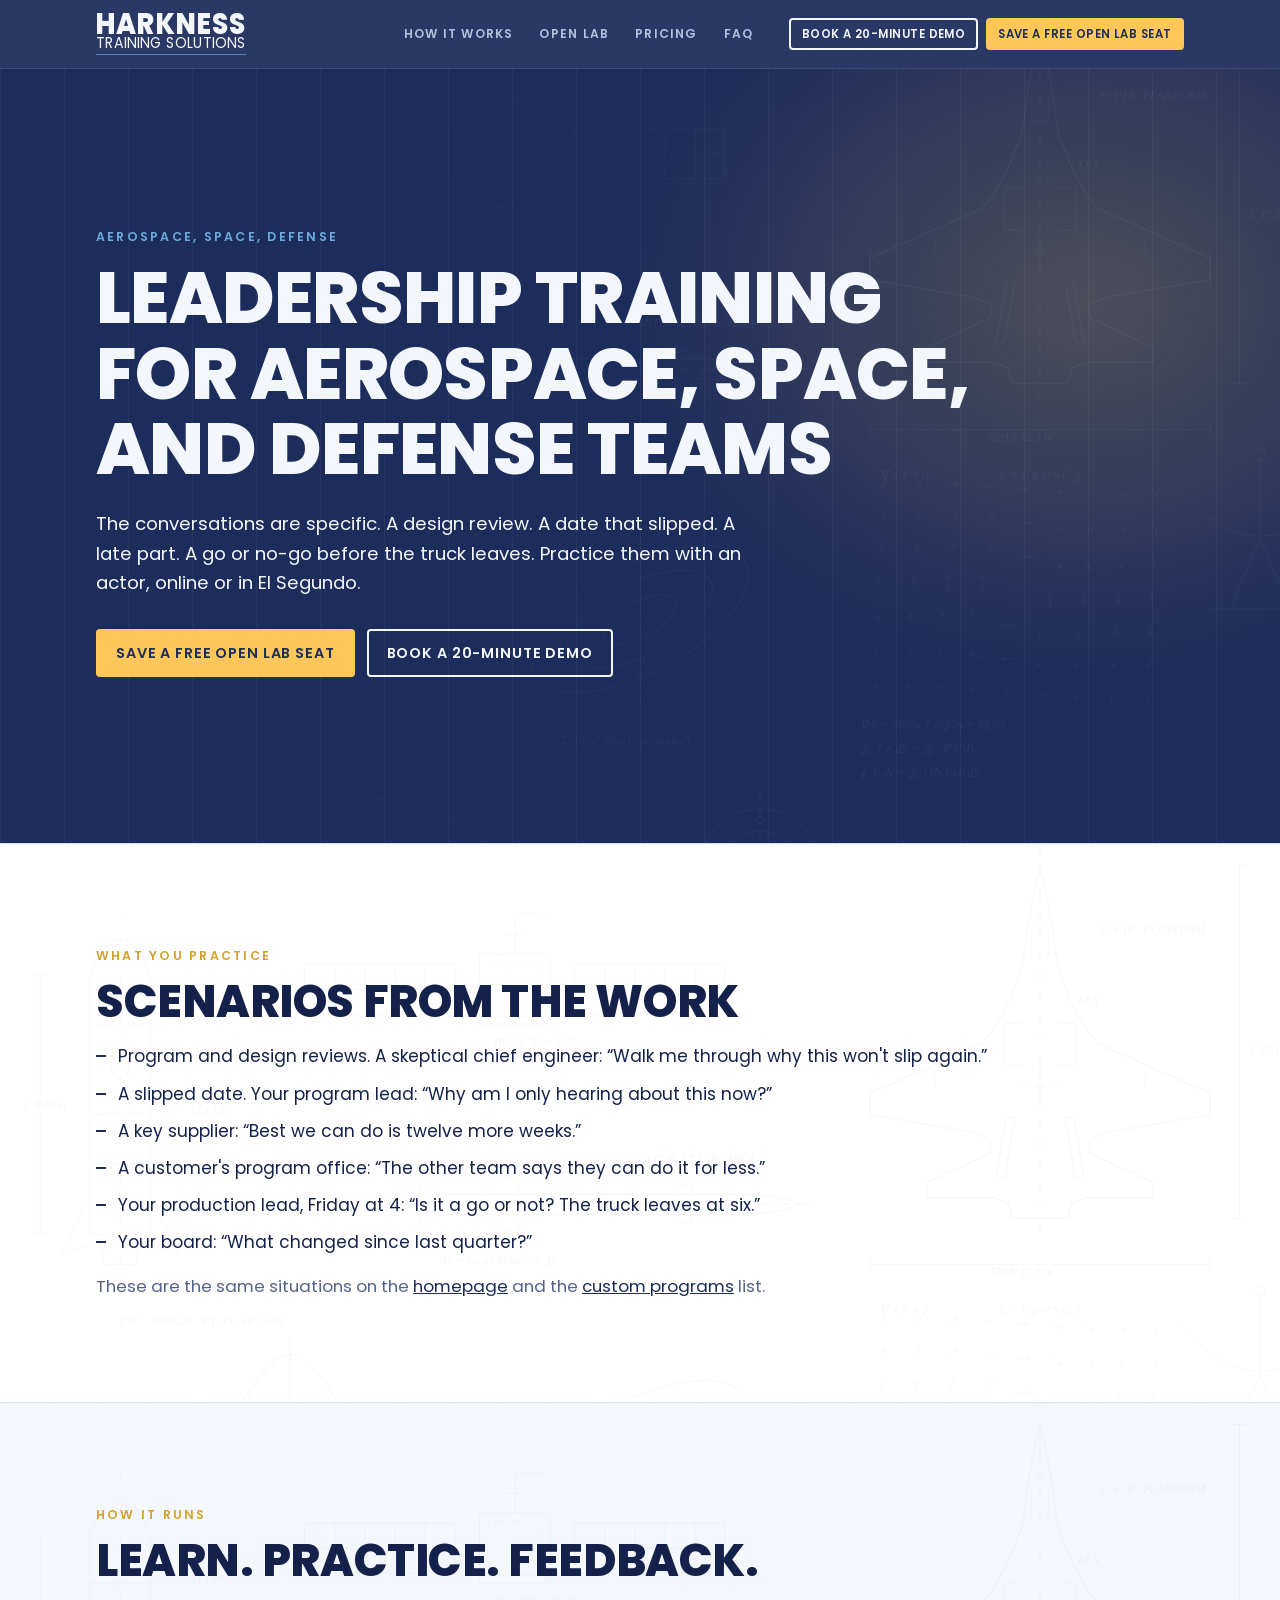
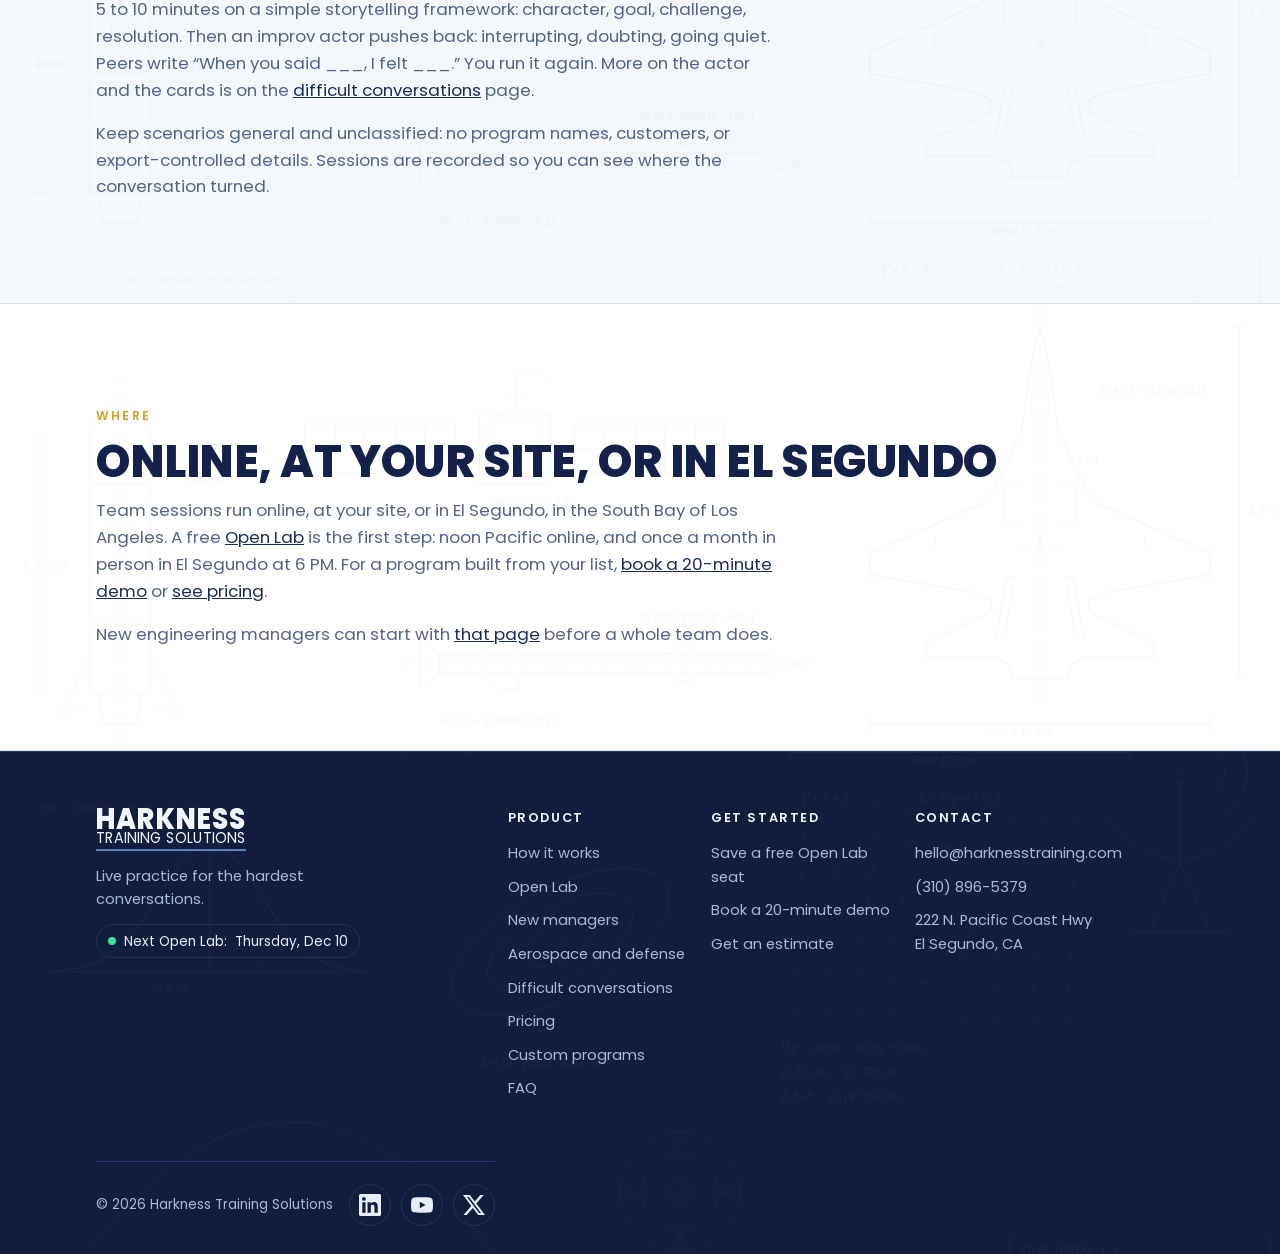
==== commit 8c755066: "Rewrite the homepage around the cost of a mishandled conversation. Put How it works above Open Lab, " ====
--- a/aerospace-defense-teams.html
+++ b/aerospace-defense-teams.html
@@ -34,8 +34,8 @@
 <link rel="preconnect" href="https://fonts.googleapis.com">
 <link rel="preconnect" href="https://fonts.gstatic.com" crossorigin>
 <link rel="stylesheet" href="https://fonts.googleapis.com/css2?family=Poppins:wght@400;500;600;700;800&display=swap">
-<link rel="stylesheet" href="assets/site.css?v=52">
-<script src="assets/site.js?v=53"></script>
+<link rel="stylesheet" href="assets/site.css?v=59">
+<script src="assets/site.js?v=54"></script>
 </head>
 <body>
 <a class="skip" href="#main">Skip to content</a>
@@ -48,11 +48,12 @@
       <a class="tab" href="index.html#how">How it works</a>
       <a class="tab" href="open-lab.html">Open Lab</a>
       <a class="tab" href="index.html#programs">Pricing</a>
-      <a class="tab" href="custom.html">Custom</a>
-      <a class="tab" href="index.html#faq">FAQ</a>
-      <a class="tab" href="demo.html">Book a demo</a>
+      <a class="tab" href="faq.html">FAQ</a>
     </nav>
-    <a class="btn btn-hot seat" href="open-lab.html">Save a seat</a>
+    <div class="bar-ctas">
+      <a class="btn btn-ghost" href="demo.html">Book a 20-minute demo</a>
+      <a class="btn btn-hot seat" href="open-lab.html">Save a free Open Lab seat</a>
+    </div>
   </div>
 </header>
 <main id="main">
@@ -64,7 +65,7 @@
         <h1 style="margin-top:14px">Leadership training for aerospace, space, and defense teams</h1>
         <p class="pos">The conversations are specific. A design review. A date that slipped. A late part. A go or no-go before the truck leaves. Practice them with an actor, online or in El Segundo.</p>
         <div class="cta-row">
-          <a class="btn btn-hot" href="open-lab.html">Save a seat</a>
+          <a class="btn btn-hot" href="open-lab.html">Save a free Open Lab seat</a>
           <a class="btn btn-ghost" href="demo.html">Book a 20-minute demo</a>
         </div>
       </div>
@@ -113,8 +114,8 @@
         <p class="foot-status"><span class="dot" aria-hidden="true"></span>Next Open Lab: <a href="open-lab.html" data-next-date style="color:inherit;text-decoration:none">soon</a></p>
       </div>
       <nav class="foot-cols" aria-label="Footer">
-        <div><h4>Product</h4><a href="index.html#how">How it works</a><a href="open-lab.html">Open Lab</a><a href="engineering-manager-training.html">New managers</a><a href="aerospace-defense-teams.html">Aerospace and defense</a><a href="difficult-conversations-training.html">Difficult conversations</a><a href="index.html#programs">Pricing</a><a href="custom.html">Custom programs</a><a href="index.html#faq">FAQ</a></div>
-        <div><h4>Get started</h4><a href="open-lab.html">Save a seat</a><a href="demo.html">Book a demo</a><a href="index.html#estimate">Get an estimate</a></div>
+        <div><h4>Product</h4><a href="index.html#how">How it works</a><a href="open-lab.html">Open Lab</a><a href="engineering-manager-training.html">New managers</a><a href="aerospace-defense-teams.html">Aerospace and defense</a><a href="difficult-conversations-training.html">Difficult conversations</a><a href="index.html#programs">Pricing</a><a href="custom.html">Custom programs</a><a href="faq.html">FAQ</a></div>
+        <div><h4>Get started</h4><a href="open-lab.html">Save a free Open Lab seat</a><a href="demo.html">Book a 20-minute demo</a><a href="index.html#estimate">Get an estimate</a></div>
         <div><h4>Contact</h4><a href="mailto:hello@harknesstraining.com" data-email>hello@harknesstraining.com</a><a href="tel:+13108965379" data-phone>(310) 896-5379</a><span>222 N. Pacific Coast Hwy<br>El Segundo, CA</span></div>
       </nav>
     </div>
--- a/assets/site.css
+++ b/assets/site.css
@@ -1298,3 +1298,109 @@
 #how .step::before{content:counter(s);font-size:1.2rem;letter-spacing:0;line-height:1.2}
 #how .step b{font-weight:700;font-size:1.05rem;color:var(--ink)}
 #how .step p{margin-top:2px}
+
+/* Outcome line under each pricing tier. Prices and the tally grid are unchanged. */
+.vpath .outcome{display:block;margin:4px 0 6px;font-size:1.0625rem;line-height:1.5;font-weight:500;color:var(--ink)}
+.vpath .credit{display:block;margin-top:4px;font-size:1rem;line-height:1.45;font-weight:700;color:var(--ink)}
+
+/* rev 59: homepage hierarchy. Poppins only. Amber is heat: primary CTA, next date, Kickoff. */
+body{font-size:17px;line-height:1.6}
+.bar-ctas{grid-area:cta;display:flex;align-items:center;gap:8px}
+.bar-ctas .btn{grid-area:auto;font-size:.72rem;letter-spacing:.04em;padding:.62em .9em;white-space:nowrap;line-height:1.25}
+.bar .seat{font-size:.72rem;padding:.62em .9em}
+@media (max-width:1100px){
+  .bar-ctas .btn,.bar .seat{font-size:.66rem;padding:.55em .7em}
+}
+@media (max-width:860px){
+  :root{--bar-h:124px}
+  .bar{grid-template-columns:1fr;grid-template-areas:"logo" "cta" "tabs";padding-block:8px 2px;gap:6px 10px}
+  .bar .mark svg{width:118px}
+  .bar-ctas{width:100%}
+  .bar-ctas .btn,.bar .seat{flex:1;justify-content:center;white-space:nowrap;text-align:center;font-size:.6rem;letter-spacing:.03em;padding:.6em .35em}
+  .tabs{margin-inline:0}
+  .tab{padding:8px 8px;font-size:.68rem}
+}
+.hero-proof{margin:18px 0 0;font-size:1rem;line-height:1.5;color:var(--on-navy-muted)}
+.hero-proof a{color:var(--on-navy);font-weight:600;text-decoration:none;border-bottom:1px solid var(--sky)}
+.hero-proof a:hover{color:var(--sky)}
+.rot,.hero h1 .rot,.hero h1.h-rotl .rot,
+:root[data-theme="dark"] .rot,:root[data-theme="light"] .rot{color:var(--amber)!important;background:none!important}
+.logo-band h2{color:var(--muted);letter-spacing:.12em;font-size:.8rem;font-weight:600}
+:root{--bp-o:.035}
+@media (prefers-color-scheme:dark){:root:not([data-theme="light"]){--bp-o:.05}}
+:root[data-theme="dark"]{--bp-o:.05}
+.hero::after{opacity:.07}
+.takes-sec::before{opacity:.06}
+footer.site-foot::before{opacity:.05}
+main>section.gap-sec,
+main>section#how,
+main>section.takes-sec,
+main>section#open-lab,
+main>section#programs,
+main>section.faq-sec,
+main>section.contact{padding-block:72px}
+@media (min-width:900px){
+  main>section.gap-sec,
+  main>section#how,
+  main>section.takes-sec,
+  main>section#open-lab,
+  main>section#programs,
+  main>section.faq-sec,
+  main>section.contact{padding-block:120px}
+}
+main>section.logo-band + section.gap-sec{padding-top:72px}
+@media (min-width:900px){main>section.logo-band + section.gap-sec{padding-top:120px}}
+.gap-lede{margin-top:18px;max-width:46rem;font-size:1.0625rem;line-height:1.6;color:var(--ink)}
+.deck{grid-template-columns:repeat(3,minmax(0,1fr))}
+@media (max-width:980px){.deck{grid-template-columns:repeat(2,minmax(0,1fr))}}
+#how .how-meta{margin-top:14px;max-width:42rem;font-size:1.0625rem;line-height:1.6;color:var(--ink)}
+#how .steps{max-width:44rem;margin-top:28px}
+#how .step{padding-block:22px}
+#how .step::before{font-size:1.35rem;color:var(--navy)}
+#how .step b{font-size:1.125rem}
+#how .step p{margin-top:6px;font-size:1.0625rem;line-height:1.6;color:var(--ink)}
+.take-frame{margin:16px auto 0;max-width:42rem;text-align:center;font-size:1.0625rem;line-height:1.6;color:var(--on-navy)}
+.takes-sec .beat-key{justify-content:center;margin:18px 0 8px;font-size:.8rem}
+.takes-sec .voice.wide{margin-top:22px}
+.tk-sub{font-size:.95rem;font-weight:500;color:var(--on-navy-muted)}
+.tx{font-size:1.0625rem;line-height:1.6}
+.open-support{margin-top:14px;max-width:22em;font-family:var(--display);font-weight:700;font-size:clamp(1.35rem,2.4vw,1.85rem);line-height:1.25;color:var(--navy);letter-spacing:-.01em}
+#open-lab .open-lede{font-size:1.0625rem;line-height:1.6;color:var(--ink);max-width:46rem}
+.dates{gap:18px}
+.date{grid-template-columns:1fr;gap:16px;padding:28px 28px 22px;border-radius:16px}
+.date-day{font-size:clamp(1.55rem,2.6vw,2.05rem);letter-spacing:-.02em}
+.date-sub{display:block;margin-top:6px;font-family:var(--body);font-weight:500;font-size:1.0625rem;letter-spacing:0;text-transform:none;line-height:1.4;color:var(--muted)}
+.sessions{grid-template-columns:1fr}
+.session{padding:18px 18px 16px;gap:8px}
+.session .when{font-size:1.0625rem}
+.session .where{font-size:1rem;line-height:1.5}
+.session .btn,.session.s-online .btn{font-size:.82rem;line-height:1.3;white-space:normal;text-align:center;background:var(--amber);color:#1C2C5B}
+.light .date.next{box-shadow:0 16px 36px -24px rgba(28,44,91,.45)}
+.alt-cta{margin-top:22px;font-size:1.0625rem;line-height:1.6}
+.alt-cta a{font-weight:600}
+.grow-h .grow-strong{display:block;color:var(--ink);font-size:1em;line-height:1.15}
+.vpath li.key{background:color-mix(in srgb,var(--amber) 16%,transparent);border-radius:10px}
+.faq summary{font-size:1.0625rem;line-height:1.45;padding:18px 20px}
+.faq details p{font-size:1.0625rem;line-height:1.6;padding:0 20px 18px}
+.faq-more{margin-top:18px;font-size:1.0625rem}
+.faq-more a{font-weight:600}
+.close-line{margin-top:14px;max-width:36rem;font-size:1.0625rem;line-height:1.6;color:var(--ink)}
+.close-ctas{margin-top:22px}
+.btn-line{background:transparent;border-color:#1C2C5B;color:#1C2C5B}
+.btn-line:hover{background:color-mix(in srgb,#1C2C5B 6%,transparent)}
+@media (prefers-color-scheme:dark){:root:not([data-theme="light"]) .btn-line{border-color:var(--sky);color:var(--sky)}}
+:root[data-theme="dark"] .btn-line{border-color:var(--sky);color:var(--sky)}
+@media (max-width:760px){
+  .mbar{grid-template-columns:1.25fr .75fr}
+  .mbar .btn{font-size:.62rem;line-height:1.2;white-space:nowrap;text-align:center;padding:.75em .35em}
+  .mbar .btn-ghost{color:#F3F7FC;border-color:rgba(243,247,252,.75)}
+}
+@media (prefers-color-scheme:dark){
+  :root:not([data-theme="light"]) #how .step::before{color:var(--sky)}
+  :root:not([data-theme="light"]) .open-support{color:var(--ink)}
+}
+:root[data-theme="dark"] #how .step::before{color:var(--sky)}
+:root[data-theme="dark"] .open-support{color:var(--ink)}
+.kick-line a,.share-line a,.share-btn{color:#1C2C5B;text-decoration-color:var(--sky)}
+@media (prefers-color-scheme:dark){:root:not([data-theme="light"]) .kick-line a,:root:not([data-theme="light"]) .share-line a,:root:not([data-theme="light"]) .share-btn{color:var(--sky)}}
+:root[data-theme="dark"] .kick-line a,:root[data-theme="dark"] .share-line a,:root[data-theme="dark"] .share-btn{color:var(--sky)}
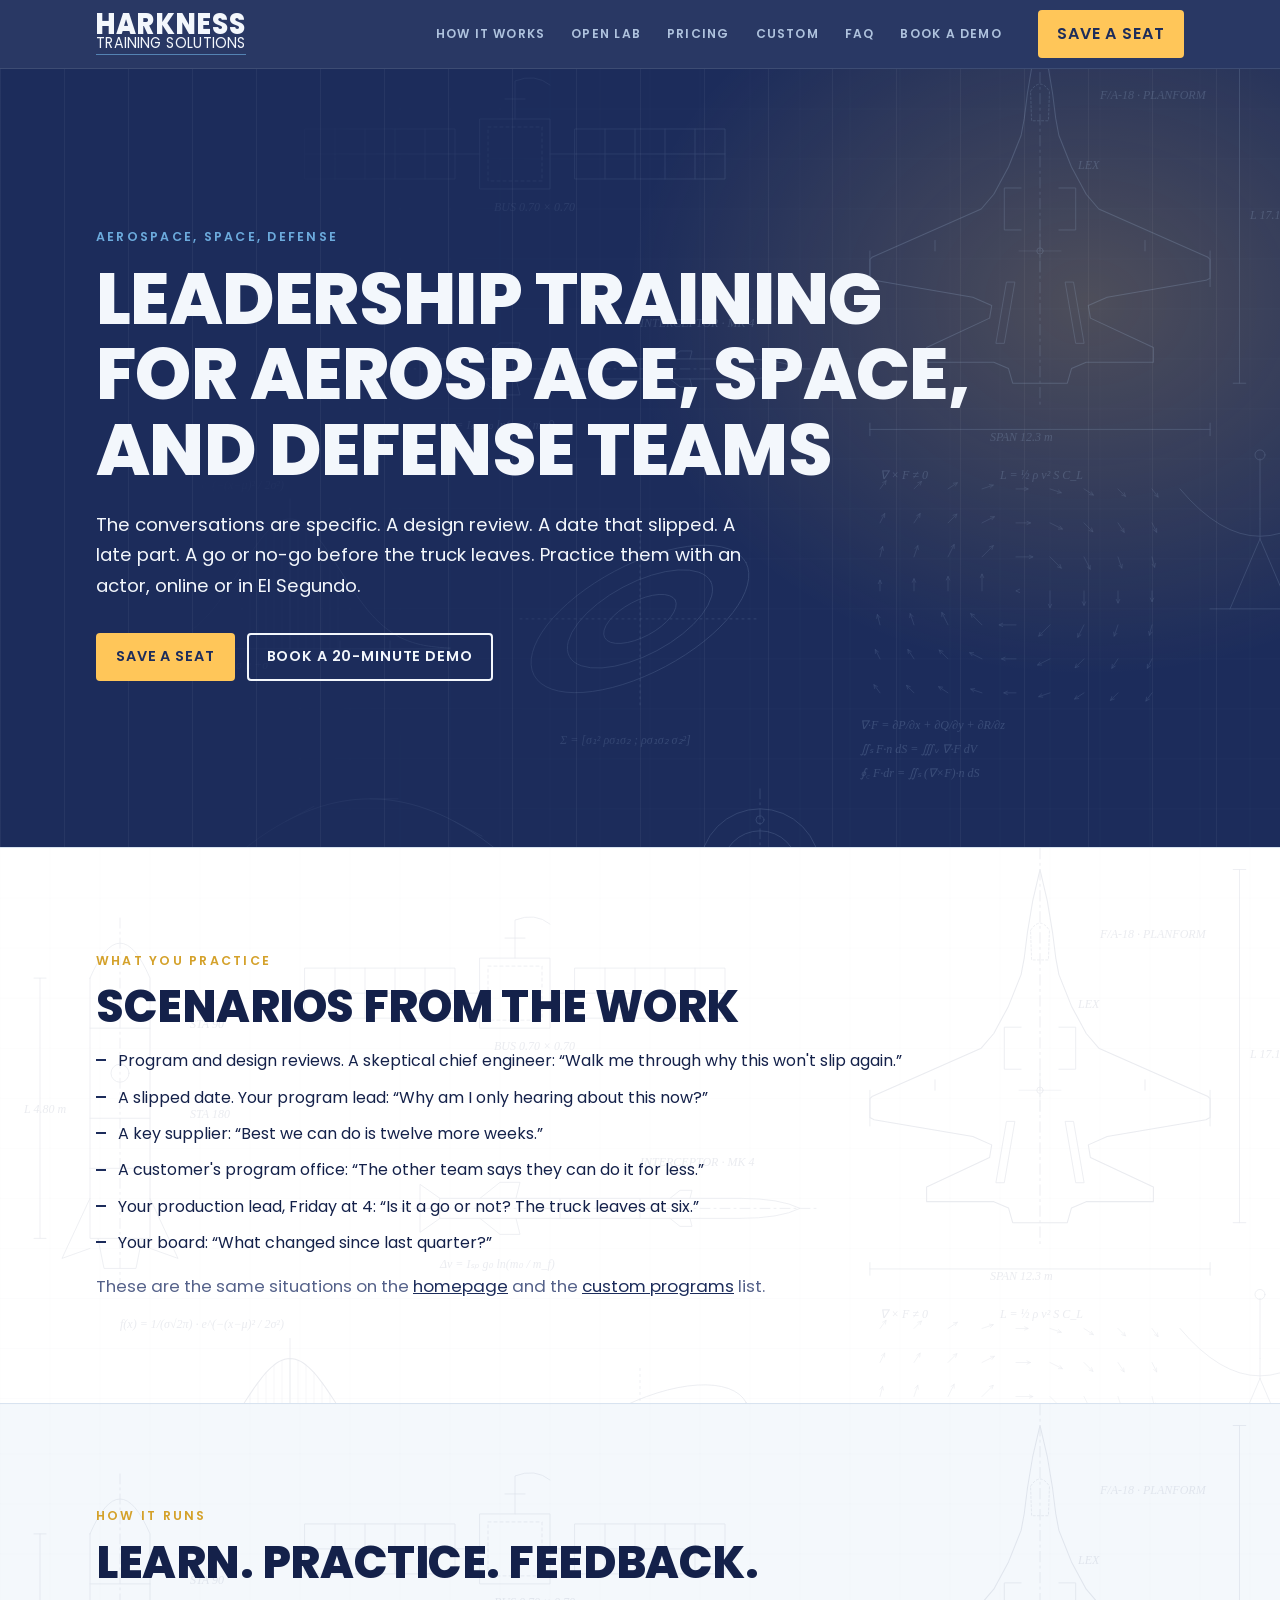
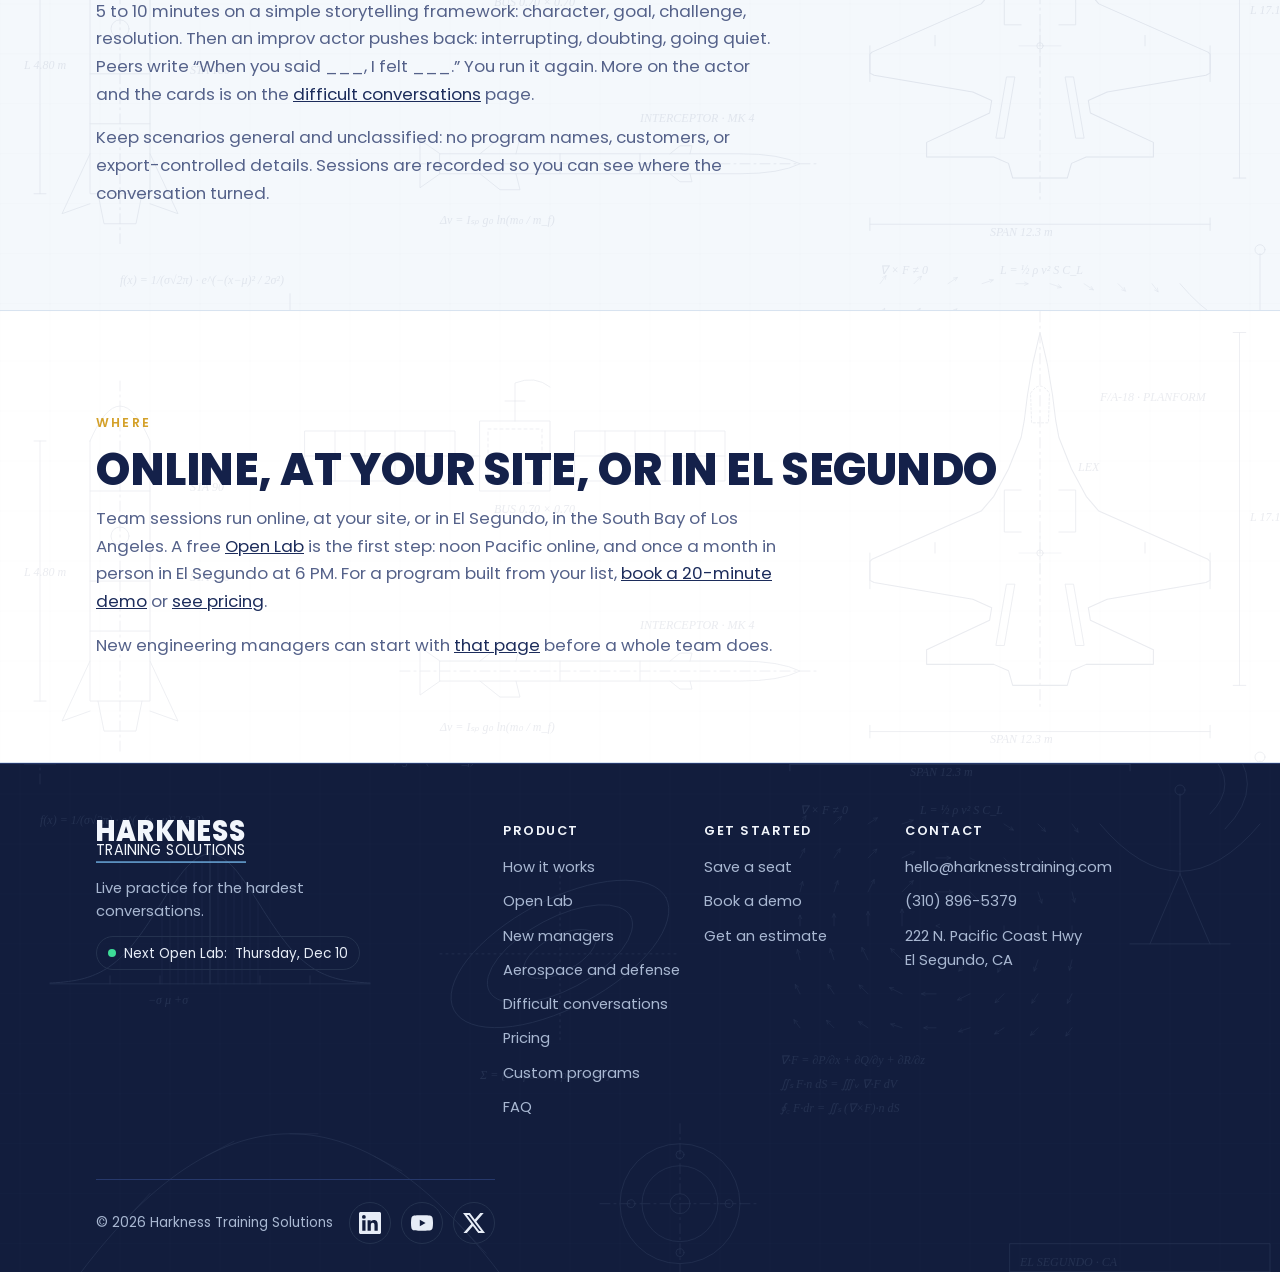
==== commit 018c9e53: "Streamline the pricing list. Put the Kickoff credit on the facts line, shorten the Full Program fact" ====
--- a/aerospace-defense-teams.html
+++ b/aerospace-defense-teams.html
@@ -34,8 +34,8 @@
 <link rel="preconnect" href="https://fonts.googleapis.com">
 <link rel="preconnect" href="https://fonts.gstatic.com" crossorigin>
 <link rel="stylesheet" href="https://fonts.googleapis.com/css2?family=Poppins:wght@400;500;600;700;800&display=swap">
-<link rel="stylesheet" href="assets/site.css?v=59">
-<script src="assets/site.js?v=54"></script>
+<link rel="stylesheet" href="assets/site.css?v=53">
+<script src="assets/site.js?v=53"></script>
 </head>
 <body>
 <a class="skip" href="#main">Skip to content</a>
@@ -48,12 +48,11 @@
       <a class="tab" href="index.html#how">How it works</a>
       <a class="tab" href="open-lab.html">Open Lab</a>
       <a class="tab" href="index.html#programs">Pricing</a>
-      <a class="tab" href="faq.html">FAQ</a>
+      <a class="tab" href="custom.html">Custom</a>
+      <a class="tab" href="index.html#faq">FAQ</a>
+      <a class="tab" href="demo.html">Book a demo</a>
     </nav>
-    <div class="bar-ctas">
-      <a class="btn btn-ghost" href="demo.html">Book a 20-minute demo</a>
-      <a class="btn btn-hot seat" href="open-lab.html">Save a free Open Lab seat</a>
-    </div>
+    <a class="btn btn-hot seat" href="open-lab.html">Save a seat</a>
   </div>
 </header>
 <main id="main">
@@ -65,7 +64,7 @@
         <h1 style="margin-top:14px">Leadership training for aerospace, space, and defense teams</h1>
         <p class="pos">The conversations are specific. A design review. A date that slipped. A late part. A go or no-go before the truck leaves. Practice them with an actor, online or in El Segundo.</p>
         <div class="cta-row">
-          <a class="btn btn-hot" href="open-lab.html">Save a free Open Lab seat</a>
+          <a class="btn btn-hot" href="open-lab.html">Save a seat</a>
           <a class="btn btn-ghost" href="demo.html">Book a 20-minute demo</a>
         </div>
       </div>
@@ -114,8 +113,8 @@
         <p class="foot-status"><span class="dot" aria-hidden="true"></span>Next Open Lab: <a href="open-lab.html" data-next-date style="color:inherit;text-decoration:none">soon</a></p>
       </div>
       <nav class="foot-cols" aria-label="Footer">
-        <div><h4>Product</h4><a href="index.html#how">How it works</a><a href="open-lab.html">Open Lab</a><a href="engineering-manager-training.html">New managers</a><a href="aerospace-defense-teams.html">Aerospace and defense</a><a href="difficult-conversations-training.html">Difficult conversations</a><a href="index.html#programs">Pricing</a><a href="custom.html">Custom programs</a><a href="faq.html">FAQ</a></div>
-        <div><h4>Get started</h4><a href="open-lab.html">Save a free Open Lab seat</a><a href="demo.html">Book a 20-minute demo</a><a href="index.html#estimate">Get an estimate</a></div>
+        <div><h4>Product</h4><a href="index.html#how">How it works</a><a href="open-lab.html">Open Lab</a><a href="engineering-manager-training.html">New managers</a><a href="aerospace-defense-teams.html">Aerospace and defense</a><a href="difficult-conversations-training.html">Difficult conversations</a><a href="index.html#programs">Pricing</a><a href="custom.html">Custom programs</a><a href="index.html#faq">FAQ</a></div>
+        <div><h4>Get started</h4><a href="open-lab.html">Save a seat</a><a href="demo.html">Book a demo</a><a href="index.html#estimate">Get an estimate</a></div>
         <div><h4>Contact</h4><a href="mailto:hello@harknesstraining.com" data-email>hello@harknesstraining.com</a><a href="tel:+13108965379" data-phone>(310) 896-5379</a><span>222 N. Pacific Coast Hwy<br>El Segundo, CA</span></div>
       </nav>
     </div>
--- a/assets/site.css
+++ b/assets/site.css
@@ -1299,108 +1299,59 @@
 #how .step b{font-weight:700;font-size:1.05rem;color:var(--ink)}
 #how .step p{margin-top:2px}
 
-/* Outcome line under each pricing tier. Prices and the tally grid are unchanged. */
-.vpath .outcome{display:block;margin:4px 0 6px;font-size:1.0625rem;line-height:1.5;font-weight:500;color:var(--ink)}
-.vpath .credit{display:block;margin-top:4px;font-size:1rem;line-height:1.45;font-weight:700;color:var(--ink)}
-
-/* rev 59: homepage hierarchy. Poppins only. Amber is heat: primary CTA, next date, Kickoff. */
-body{font-size:17px;line-height:1.6}
-.bar-ctas{grid-area:cta;display:flex;align-items:center;gap:8px}
-.bar-ctas .btn{grid-area:auto;font-size:.72rem;letter-spacing:.04em;padding:.62em .9em;white-space:nowrap;line-height:1.25}
-.bar .seat{font-size:.72rem;padding:.62em .9em}
-@media (max-width:1100px){
-  .bar-ctas .btn,.bar .seat{font-size:.66rem;padding:.55em .7em}
-}
-@media (max-width:860px){
-  :root{--bar-h:124px}
-  .bar{grid-template-columns:1fr;grid-template-areas:"logo" "cta" "tabs";padding-block:8px 2px;gap:6px 10px}
-  .bar .mark svg{width:118px}
-  .bar-ctas{width:100%}
-  .bar-ctas .btn,.bar .seat{flex:1;justify-content:center;white-space:nowrap;text-align:center;font-size:.6rem;letter-spacing:.03em;padding:.6em .35em}
-  .tabs{margin-inline:0}
-  .tab{padding:8px 8px;font-size:.68rem}
-}
-.hero-proof{margin:18px 0 0;font-size:1rem;line-height:1.5;color:var(--on-navy-muted)}
-.hero-proof a{color:var(--on-navy);font-weight:600;text-decoration:none;border-bottom:1px solid var(--sky)}
-.hero-proof a:hover{color:var(--sky)}
-.rot,.hero h1 .rot,.hero h1.h-rotl .rot,
-:root[data-theme="dark"] .rot,:root[data-theme="light"] .rot{color:var(--amber)!important;background:none!important}
-.logo-band h2{color:var(--muted);letter-spacing:.12em;font-size:.8rem;font-weight:600}
-:root{--bp-o:.035}
-@media (prefers-color-scheme:dark){:root:not([data-theme="light"]){--bp-o:.05}}
-:root[data-theme="dark"]{--bp-o:.05}
-.hero::after{opacity:.07}
-.takes-sec::before{opacity:.06}
-footer.site-foot::before{opacity:.05}
-main>section.gap-sec,
-main>section#how,
-main>section.takes-sec,
-main>section#open-lab,
-main>section#programs,
-main>section.faq-sec,
-main>section.contact{padding-block:72px}
-@media (min-width:900px){
-  main>section.gap-sec,
-  main>section#how,
-  main>section.takes-sec,
-  main>section#open-lab,
-  main>section#programs,
-  main>section.faq-sec,
-  main>section.contact{padding-block:120px}
-}
-main>section.logo-band + section.gap-sec{padding-top:72px}
-@media (min-width:900px){main>section.logo-band + section.gap-sec{padding-top:120px}}
-.gap-lede{margin-top:18px;max-width:46rem;font-size:1.0625rem;line-height:1.6;color:var(--ink)}
-.deck{grid-template-columns:repeat(3,minmax(0,1fr))}
-@media (max-width:980px){.deck{grid-template-columns:repeat(2,minmax(0,1fr))}}
-#how .how-meta{margin-top:14px;max-width:42rem;font-size:1.0625rem;line-height:1.6;color:var(--ink)}
-#how .steps{max-width:44rem;margin-top:28px}
-#how .step{padding-block:22px}
-#how .step::before{font-size:1.35rem;color:var(--navy)}
-#how .step b{font-size:1.125rem}
-#how .step p{margin-top:6px;font-size:1.0625rem;line-height:1.6;color:var(--ink)}
-.take-frame{margin:16px auto 0;max-width:42rem;text-align:center;font-size:1.0625rem;line-height:1.6;color:var(--on-navy)}
-.takes-sec .beat-key{justify-content:center;margin:18px 0 8px;font-size:.8rem}
-.takes-sec .voice.wide{margin-top:22px}
-.tk-sub{font-size:.95rem;font-weight:500;color:var(--on-navy-muted)}
-.tx{font-size:1.0625rem;line-height:1.6}
-.open-support{margin-top:14px;max-width:22em;font-family:var(--display);font-weight:700;font-size:clamp(1.35rem,2.4vw,1.85rem);line-height:1.25;color:var(--navy);letter-spacing:-.01em}
-#open-lab .open-lede{font-size:1.0625rem;line-height:1.6;color:var(--ink);max-width:46rem}
-.dates{gap:18px}
-.date{grid-template-columns:1fr;gap:16px;padding:28px 28px 22px;border-radius:16px}
-.date-day{font-size:clamp(1.55rem,2.6vw,2.05rem);letter-spacing:-.02em}
-.date-sub{display:block;margin-top:6px;font-family:var(--body);font-weight:500;font-size:1.0625rem;letter-spacing:0;text-transform:none;line-height:1.4;color:var(--muted)}
-.sessions{grid-template-columns:1fr}
-.session{padding:18px 18px 16px;gap:8px}
-.session .when{font-size:1.0625rem}
-.session .where{font-size:1rem;line-height:1.5}
-.session .btn,.session.s-online .btn{font-size:.82rem;line-height:1.3;white-space:normal;text-align:center;background:var(--amber);color:#1C2C5B}
-.light .date.next{box-shadow:0 16px 36px -24px rgba(28,44,91,.45)}
-.alt-cta{margin-top:22px;font-size:1.0625rem;line-height:1.6}
-.alt-cta a{font-weight:600}
-.grow-h .grow-strong{display:block;color:var(--ink);font-size:1em;line-height:1.15}
-.vpath li.key{background:color-mix(in srgb,var(--amber) 16%,transparent);border-radius:10px}
-.faq summary{font-size:1.0625rem;line-height:1.45;padding:18px 20px}
-.faq details p{font-size:1.0625rem;line-height:1.6;padding:0 20px 18px}
-.faq-more{margin-top:18px;font-size:1.0625rem}
-.faq-more a{font-weight:600}
-.close-line{margin-top:14px;max-width:36rem;font-size:1.0625rem;line-height:1.6;color:var(--ink)}
-.close-ctas{margin-top:22px}
-.btn-line{background:transparent;border-color:#1C2C5B;color:#1C2C5B}
-.btn-line:hover{background:color-mix(in srgb,#1C2C5B 6%,transparent)}
-@media (prefers-color-scheme:dark){:root:not([data-theme="light"]) .btn-line{border-color:var(--sky);color:var(--sky)}}
-:root[data-theme="dark"] .btn-line{border-color:var(--sky);color:var(--sky)}
-@media (max-width:760px){
-  .mbar{grid-template-columns:1.25fr .75fr}
-  .mbar .btn{font-size:.62rem;line-height:1.2;white-space:nowrap;text-align:center;padding:.75em .35em}
-  .mbar .btn-ghost{color:#F3F7FC;border-color:rgba(243,247,252,.75)}
-}
-@media (prefers-color-scheme:dark){
-  :root:not([data-theme="light"]) #how .step::before{color:var(--sky)}
-  :root:not([data-theme="light"]) .open-support{color:var(--ink)}
-}
-:root[data-theme="dark"] #how .step::before{color:var(--sky)}
-:root[data-theme="dark"] .open-support{color:var(--ink)}
-.kick-line a,.share-line a,.share-btn{color:#1C2C5B;text-decoration-color:var(--sky)}
-@media (prefers-color-scheme:dark){:root:not([data-theme="light"]) .kick-line a,:root:not([data-theme="light"]) .share-line a,:root:not([data-theme="light"]) .share-btn{color:var(--sky)}}
-:root[data-theme="dark"] .kick-line a,:root[data-theme="dark"] .share-line a,:root[data-theme="dark"] .share-btn{color:var(--sky)}
+/* Streamlined pricing list. Credit sits on the facts line, with a middot on desktop. */
+.vpath li{padding-block:12px}
+.vpath .outcome{display:block;margin:2px 0 4px;font-size:1.02rem;line-height:1.4;font-weight:500;color:var(--ink)}
+.vpath .facts{display:block;color:var(--muted);font-size:.86rem;line-height:1.4}
+.vpath .credit{display:inline;margin:0;font-size:inherit;font-weight:600;line-height:inherit;color:var(--ink)}
+.vpath .facts .credit::before{content:"·";margin:0 .55em;font-weight:500;color:var(--muted)}
+.kick-line{margin-top:18px}
+@media (max-width:560px){
+  .vpath .facts .credit{display:block;margin-top:4px}
+  .vpath .facts .credit::before{content:none;margin:0}
+}
+
+/* Open Lab and Custom heroes. Picture is full-bleed behind the copy.
+   Open Lab is openlab-practice-* (v5). Custom is custom-practice-* (v5). */
+main>section.ol-event{padding:0;background:#1C2C5B;color:#F3F7FC;overflow:hidden}
+main>section.ol-event::before{content:none}
+.ol-event{position:relative;isolation:isolate;min-height:min(92vh,860px);display:flex;align-items:flex-start}
+.ol-film{position:absolute;inset:0;z-index:0;overflow:hidden;background:#1C2C5B center/cover no-repeat}
+.ol-bg{position:absolute;inset:0;width:100%;height:100%;max-width:none;object-fit:cover;object-position:var(--ol-pos,center 40%);display:block}
+.ol-shade{position:absolute;inset:0;background:linear-gradient(180deg,rgba(28,44,91,.82) 0%,rgba(28,44,91,.55) 28%,rgba(28,44,91,.22) 58%,rgba(28,44,91,.38) 100%)}
+.ol-event-copy{position:relative;z-index:1;width:100%;padding-top:clamp(28px,4.5vh,52px);padding-bottom:clamp(20px,3vh,36px)}
+.ol-event h1{font-family:Poppins,system-ui,sans-serif;font-weight:800;font-size:clamp(4.4rem,12vw,8.6rem);line-height:.9;letter-spacing:-.035em;text-transform:uppercase;color:#F3F7FC;margin:0}
+.ol-sub{margin:16px 0 0;font-size:clamp(1.45rem,2.6vw,2rem);font-weight:600;line-height:1.25;color:#F3F7FC}
+.ol-support{margin:14px 0 0;max-width:38rem;font-size:1.0625rem;line-height:1.6;color:#E4EEF8}
+.ol-when{margin:18px 0 0;font-size:1.0625rem;line-height:1.5;color:#F3F7FC}
+.ol-when a{color:#F3F7FC;font-weight:600;text-decoration:none;border-bottom:2px solid #6CABDD}
+.ol-event .cta-row{margin-top:28px}
+.ol-event .btn-ghost{color:#F3F7FC;border-color:rgba(243,247,252,.75)}
+@media (max-width:600px){
+  .ol-event{min-height:calc(100svh - var(--bar-h));align-items:flex-start}
+  .ol-event h1{font-size:clamp(3.4rem,18vw,4.6rem)}
+  .ol-event .cta-row .btn{width:100%;justify-content:center}
+  .ol-bg{object-position:var(--ol-pos-m,center 35%)}
+  .ol-shade{background:linear-gradient(180deg,rgba(28,44,91,.84) 0%,rgba(28,44,91,.58) 32%,rgba(28,44,91,.2) 62%,rgba(28,44,91,.36) 100%)}
+}
+/* Faces sit low in both clips. Keep the bottom of the frame in view, and
+   stop a wide hero from running past the first screen. */
+.ol-event{min-height:min(92vh,860px,calc(100svh - var(--bar-h) - 24px))}
+@media (max-width:600px){
+  .ol-event{min-height:calc(100svh - var(--bar-h))}
+  .ol-event .ol-event-copy{padding-top:18px}
+  .ol-event .ol-sub{margin-top:10px}
+  .ol-event .ol-support{margin-top:8px}
+  .ol-event .ol-when{margin-top:10px}
+  .ol-event .cta-row{margin-top:14px}
+  .cu-event .pos{margin-top:10px}
+}
+.cu-event h1{font-size:clamp(2.6rem,6vw,4.4rem);line-height:1.05;letter-spacing:-.02em;text-transform:none}
+.cu-event .pos{margin-top:18px;max-width:40rem;color:#F3F7FC;font-size:1.15rem;line-height:1.6}
+@media (prefers-reduced-motion:reduce){
+  .ol-bg{display:none}
+  .ol-film{background-image:var(--ol-still);background-size:cover;background-position:var(--ol-pos,center bottom)}
+}
+@media (prefers-reduced-motion:reduce) and (max-width:600px){
+  .ol-film{background-image:var(--ol-still-m,var(--ol-still));background-position:var(--ol-pos-m,center bottom)}
+}
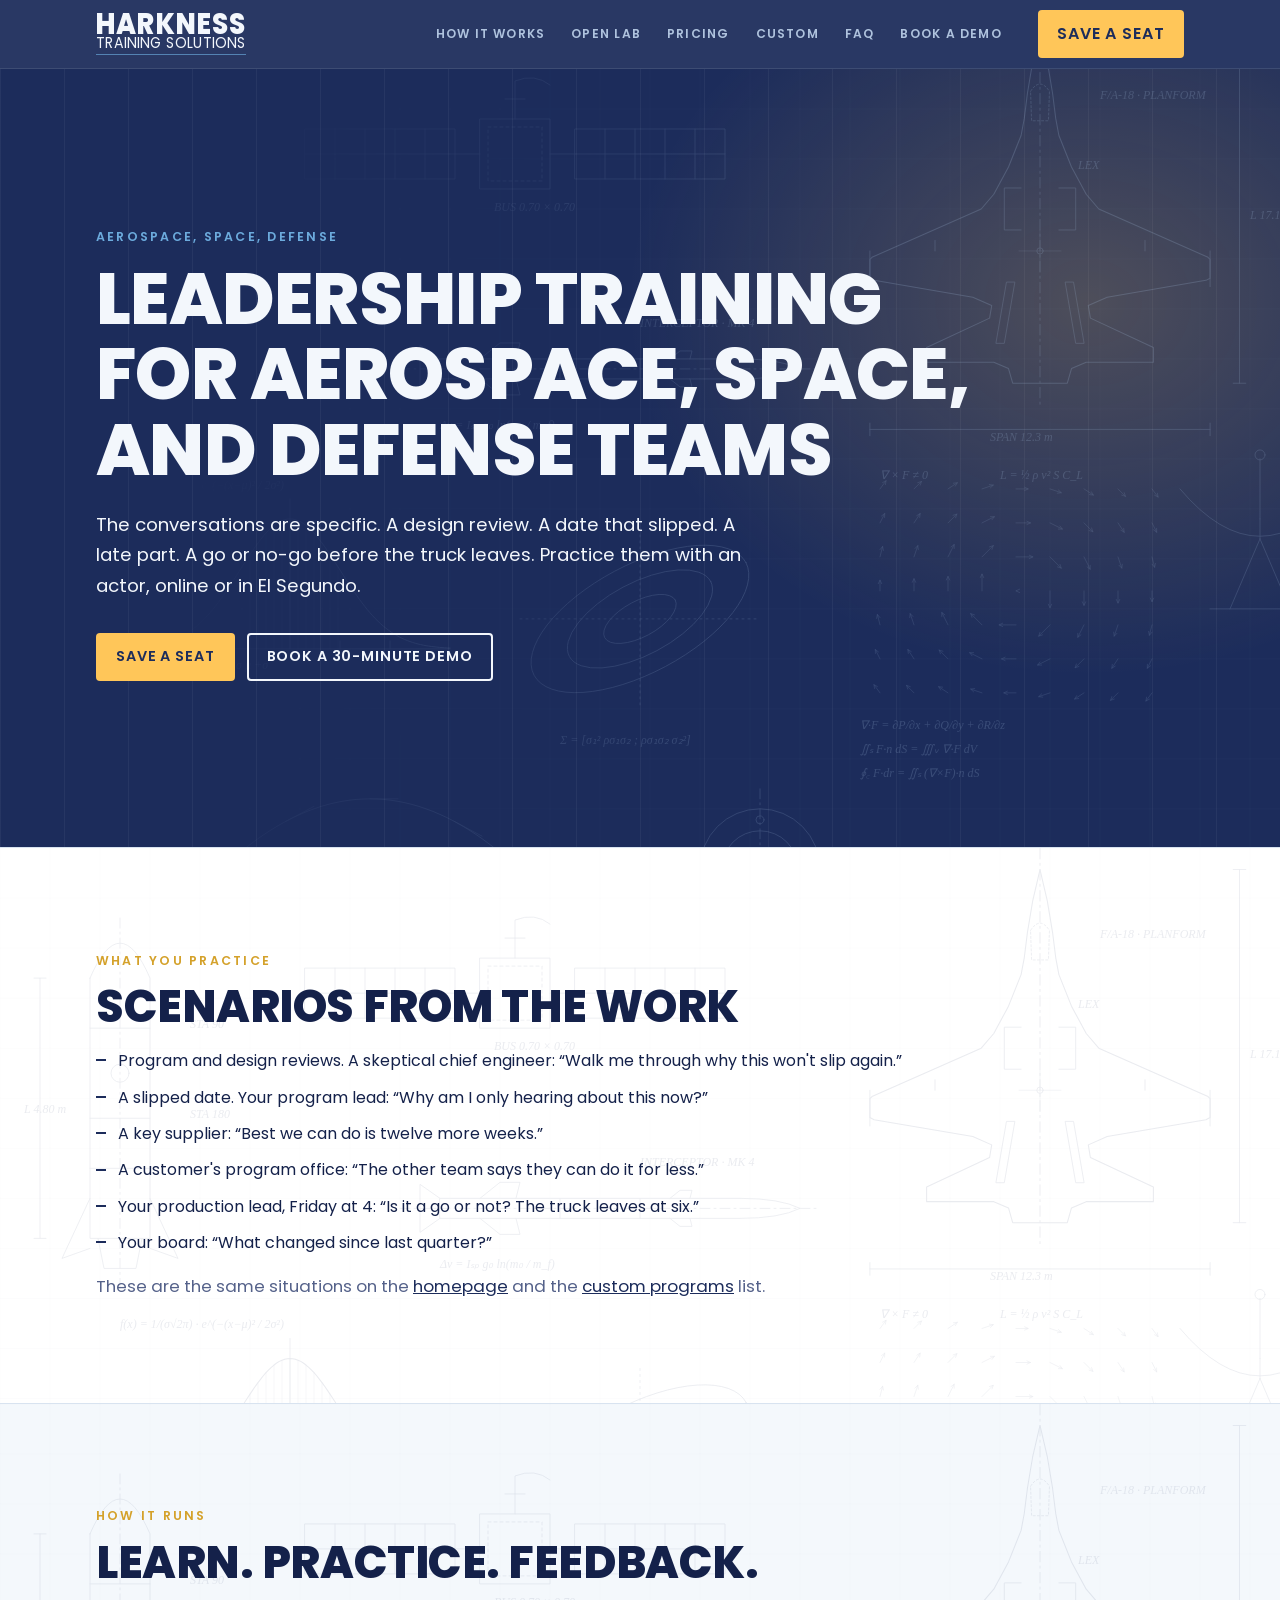
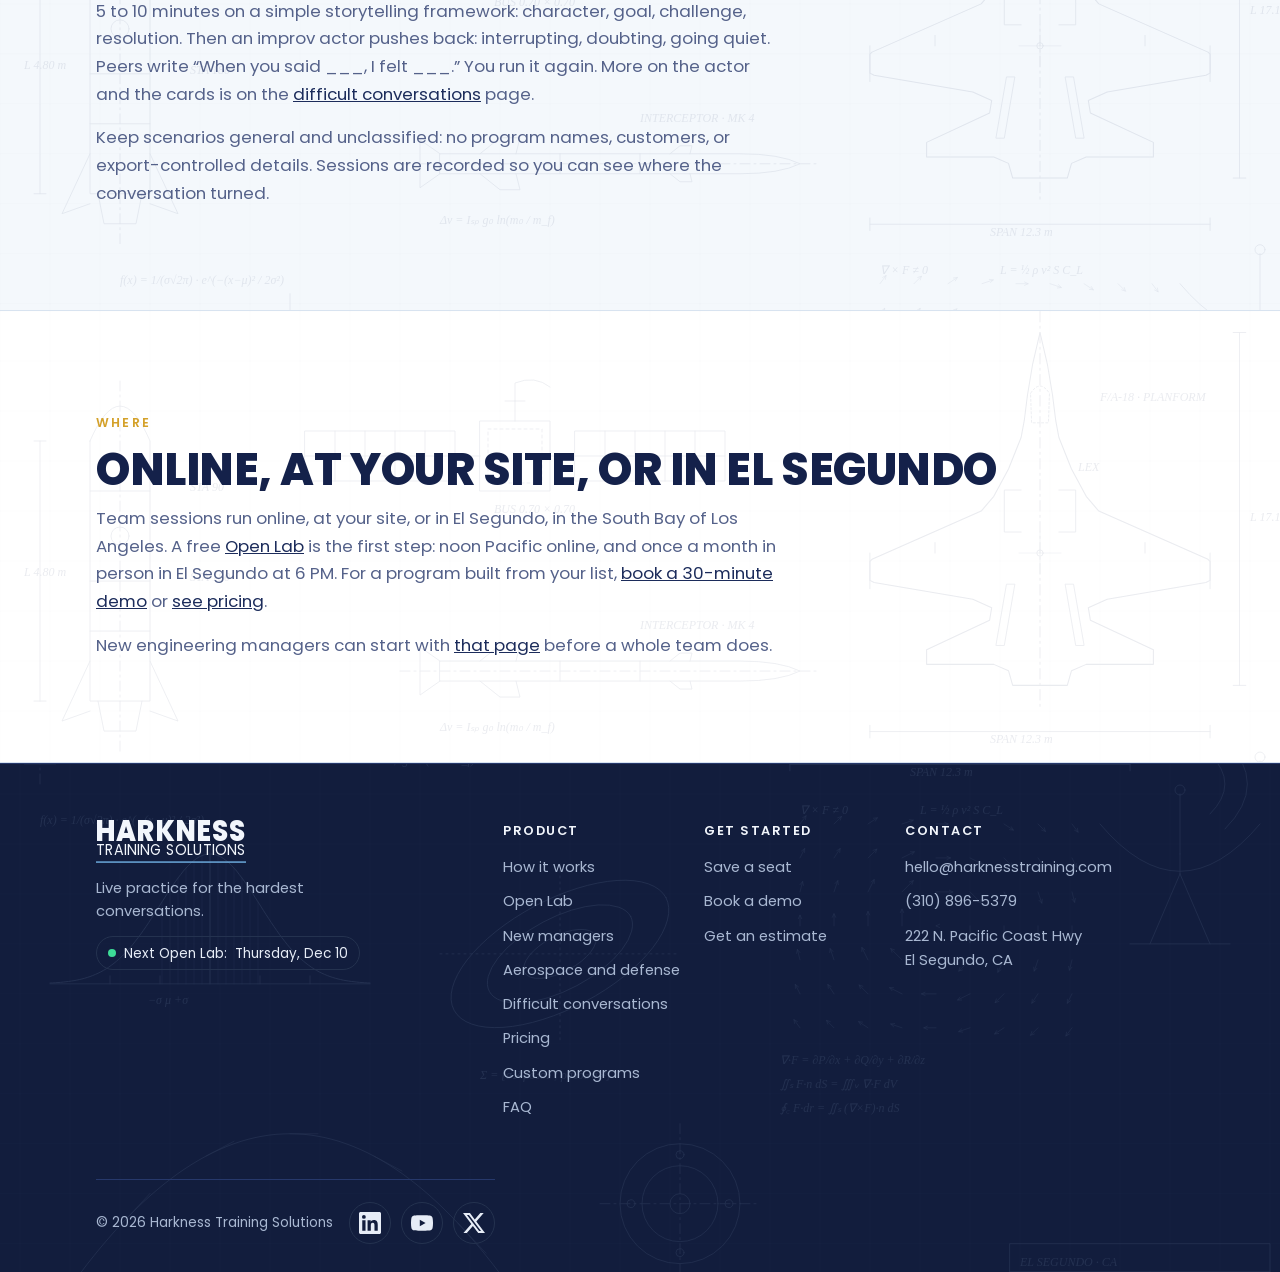
==== commit 5608607d: "Say the team demo is 30 minutes. Jason set 30 minutes as the default demo length. User-facing 20-min" ====
--- a/aerospace-defense-teams.html
+++ b/aerospace-defense-teams.html
@@ -65,7 +65,7 @@
         <p class="pos">The conversations are specific. A design review. A date that slipped. A late part. A go or no-go before the truck leaves. Practice them with an actor, online or in El Segundo.</p>
         <div class="cta-row">
           <a class="btn btn-hot" href="open-lab.html">Save a seat</a>
-          <a class="btn btn-ghost" href="demo.html">Book a 20-minute demo</a>
+          <a class="btn btn-ghost" href="demo.html">Book a 30-minute demo</a>
         </div>
       </div>
     </div>
@@ -98,7 +98,7 @@
     <div class="wrap">
       <p class="eyebrow">Where</p>
       <h2>Online, at your site, or in El Segundo</h2>
-      <p class="lede">Team sessions run online, at your site, or in El Segundo, in the South Bay of Los Angeles. A free <a href="open-lab.html">Open Lab</a> is the first step: noon Pacific online, and once a month in person in El Segundo at 6 PM. For a program built from your list, <a href="demo.html">book a 20-minute demo</a> or <a href="index.html#programs">see pricing</a>.</p>
+      <p class="lede">Team sessions run online, at your site, or in El Segundo, in the South Bay of Los Angeles. A free <a href="open-lab.html">Open Lab</a> is the first step: noon Pacific online, and once a month in person in El Segundo at 6 PM. For a program built from your list, <a href="demo.html">book a 30-minute demo</a> or <a href="index.html#programs">see pricing</a>.</p>
       <p class="lede">New engineering managers can start with <a href="engineering-manager-training.html">that page</a> before a whole team does.</p>
     </div>
   </section>
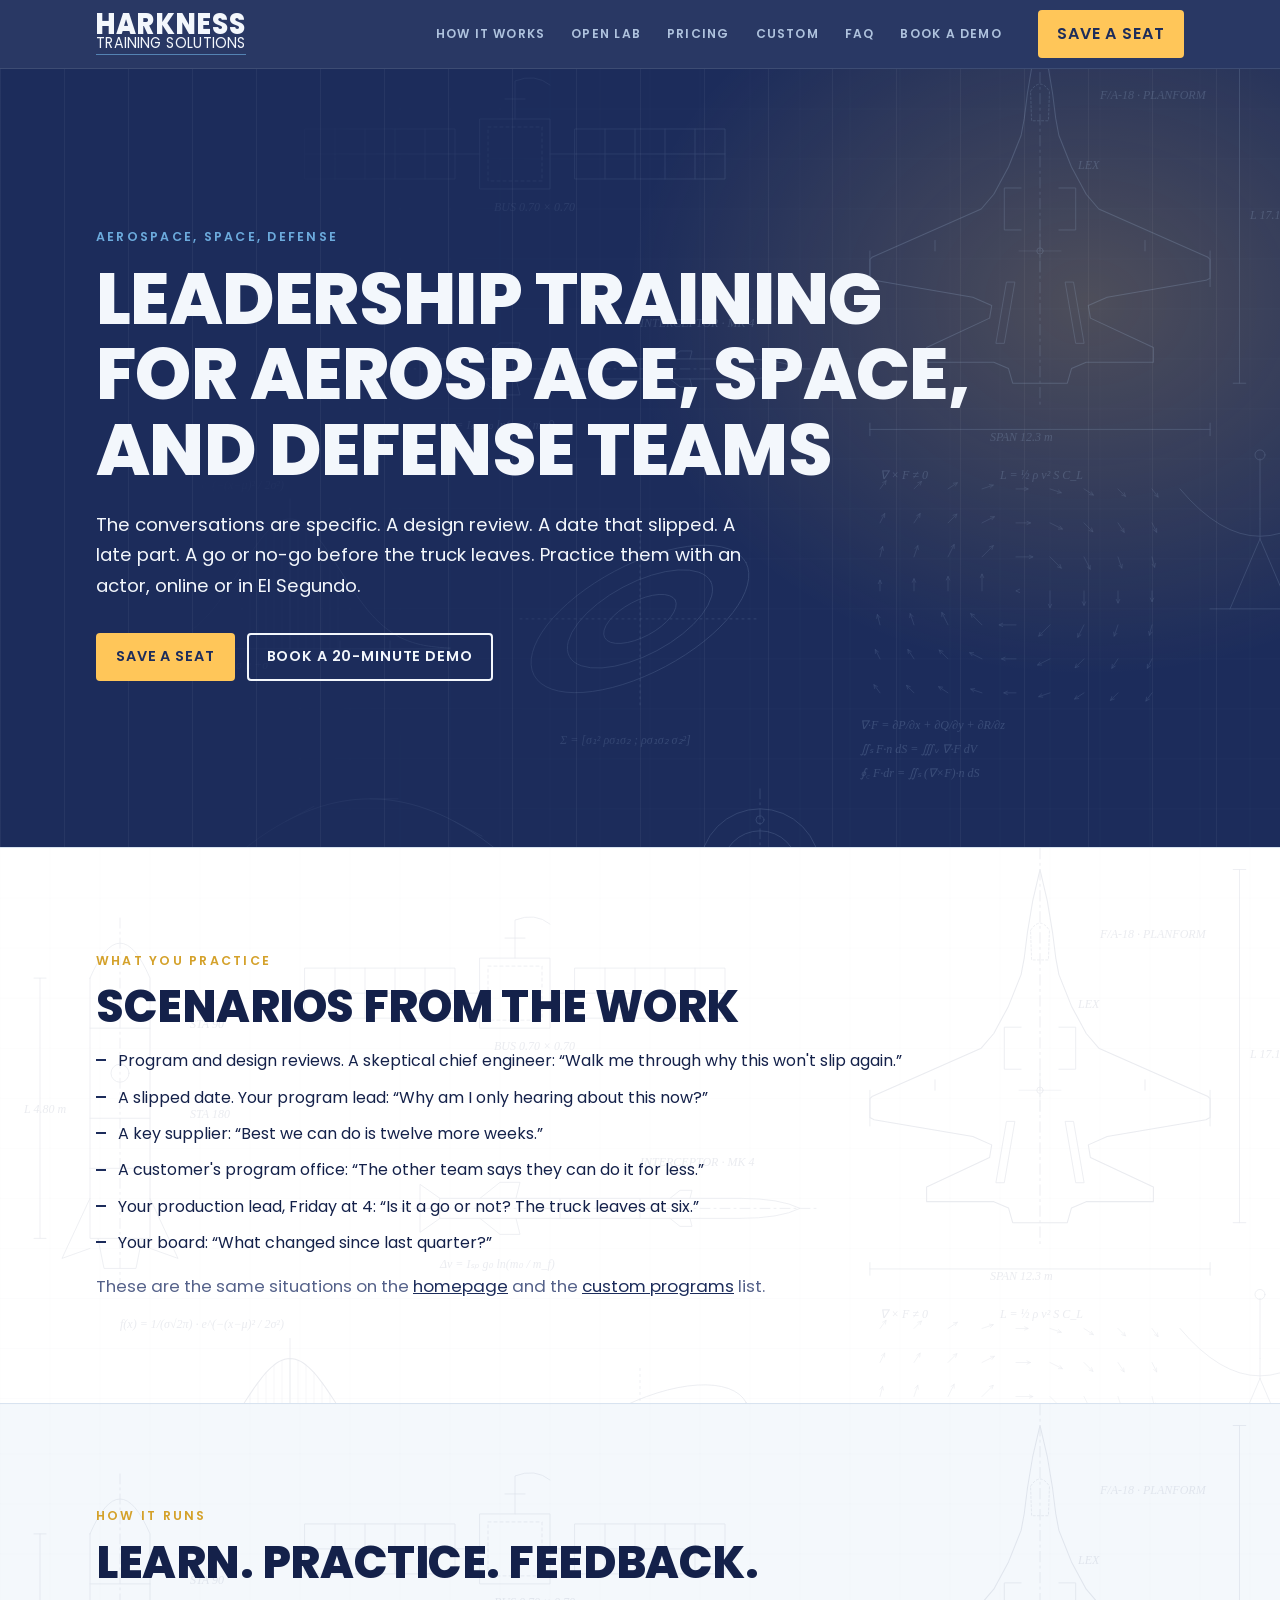
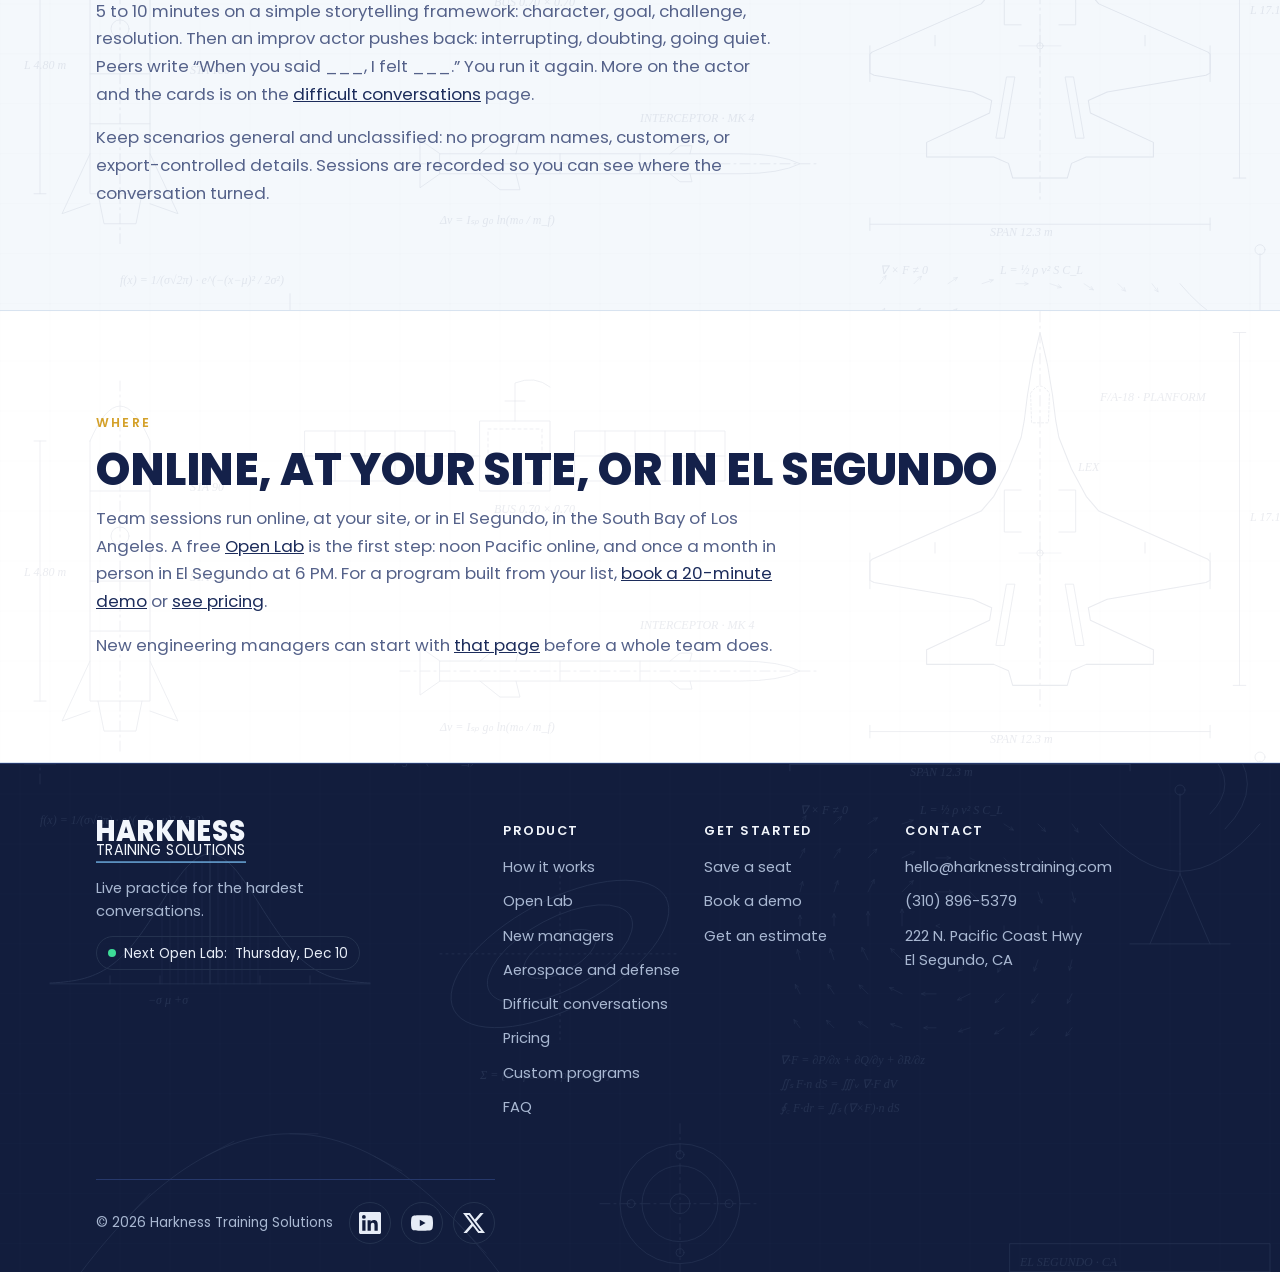
==== commit f1807291: "Add the /chip page for networking poker chips. The QR page is noindex and stays out of the nav, site" ====
--- a/aerospace-defense-teams.html
+++ b/aerospace-defense-teams.html
@@ -35,7 +35,7 @@
 <link rel="preconnect" href="https://fonts.gstatic.com" crossorigin>
 <link rel="stylesheet" href="https://fonts.googleapis.com/css2?family=Poppins:wght@400;500;600;700;800&display=swap">
 <link rel="stylesheet" href="assets/site.css?v=53">
-<script src="assets/site.js?v=53"></script>
+<script src="assets/site.js?v=58"></script>
 </head>
 <body>
 <a class="skip" href="#main">Skip to content</a>
@@ -65,7 +65,7 @@
         <p class="pos">The conversations are specific. A design review. A date that slipped. A late part. A go or no-go before the truck leaves. Practice them with an actor, online or in El Segundo.</p>
         <div class="cta-row">
           <a class="btn btn-hot" href="open-lab.html">Save a seat</a>
-          <a class="btn btn-ghost" href="demo.html">Book a 30-minute demo</a>
+          <a class="btn btn-ghost" href="demo.html">Book a 20-minute demo</a>
         </div>
       </div>
     </div>
@@ -98,7 +98,7 @@
     <div class="wrap">
       <p class="eyebrow">Where</p>
       <h2>Online, at your site, or in El Segundo</h2>
-      <p class="lede">Team sessions run online, at your site, or in El Segundo, in the South Bay of Los Angeles. A free <a href="open-lab.html">Open Lab</a> is the first step: noon Pacific online, and once a month in person in El Segundo at 6 PM. For a program built from your list, <a href="demo.html">book a 30-minute demo</a> or <a href="index.html#programs">see pricing</a>.</p>
+      <p class="lede">Team sessions run online, at your site, or in El Segundo, in the South Bay of Los Angeles. A free <a href="open-lab.html">Open Lab</a> is the first step: noon Pacific online, and once a month in person in El Segundo at 6 PM. For a program built from your list, <a href="demo.html">book a 20-minute demo</a> or <a href="index.html#programs">see pricing</a>.</p>
       <p class="lede">New engineering managers can start with <a href="engineering-manager-training.html">that page</a> before a whole team does.</p>
     </div>
   </section>
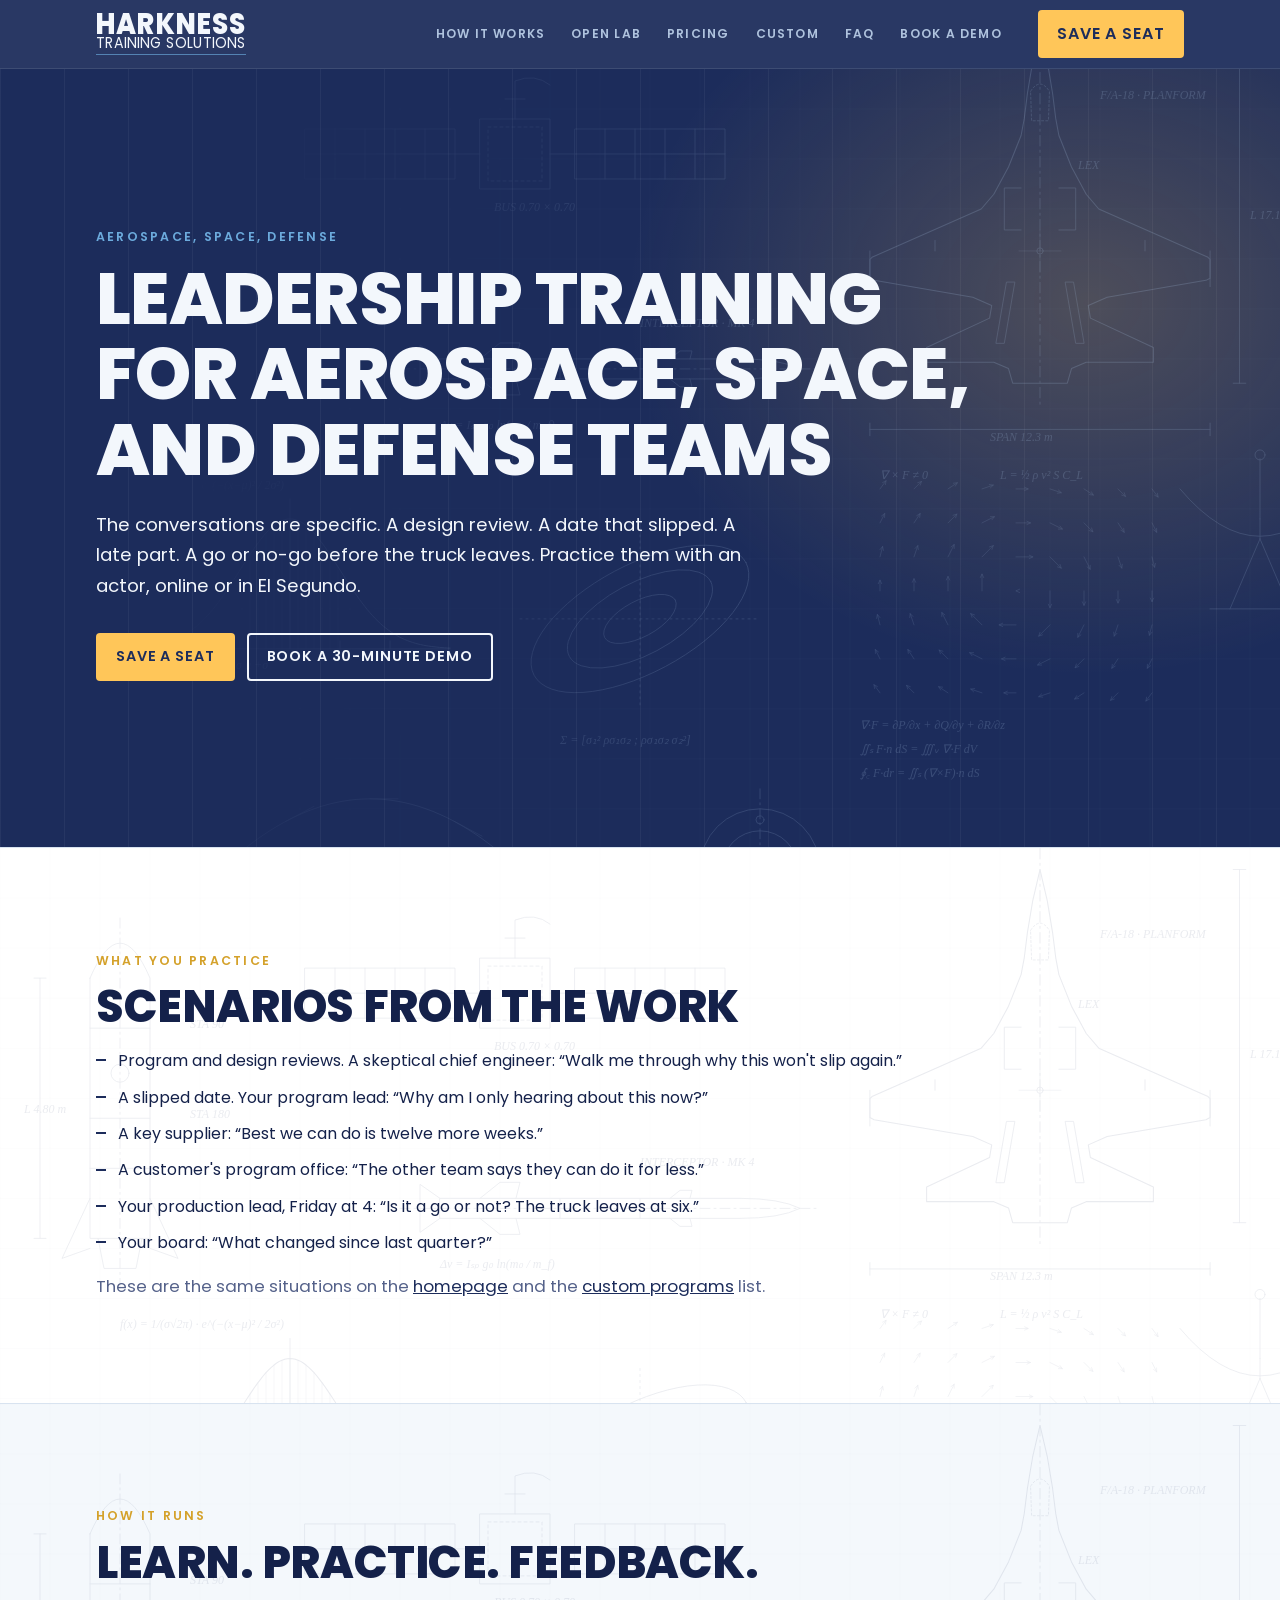
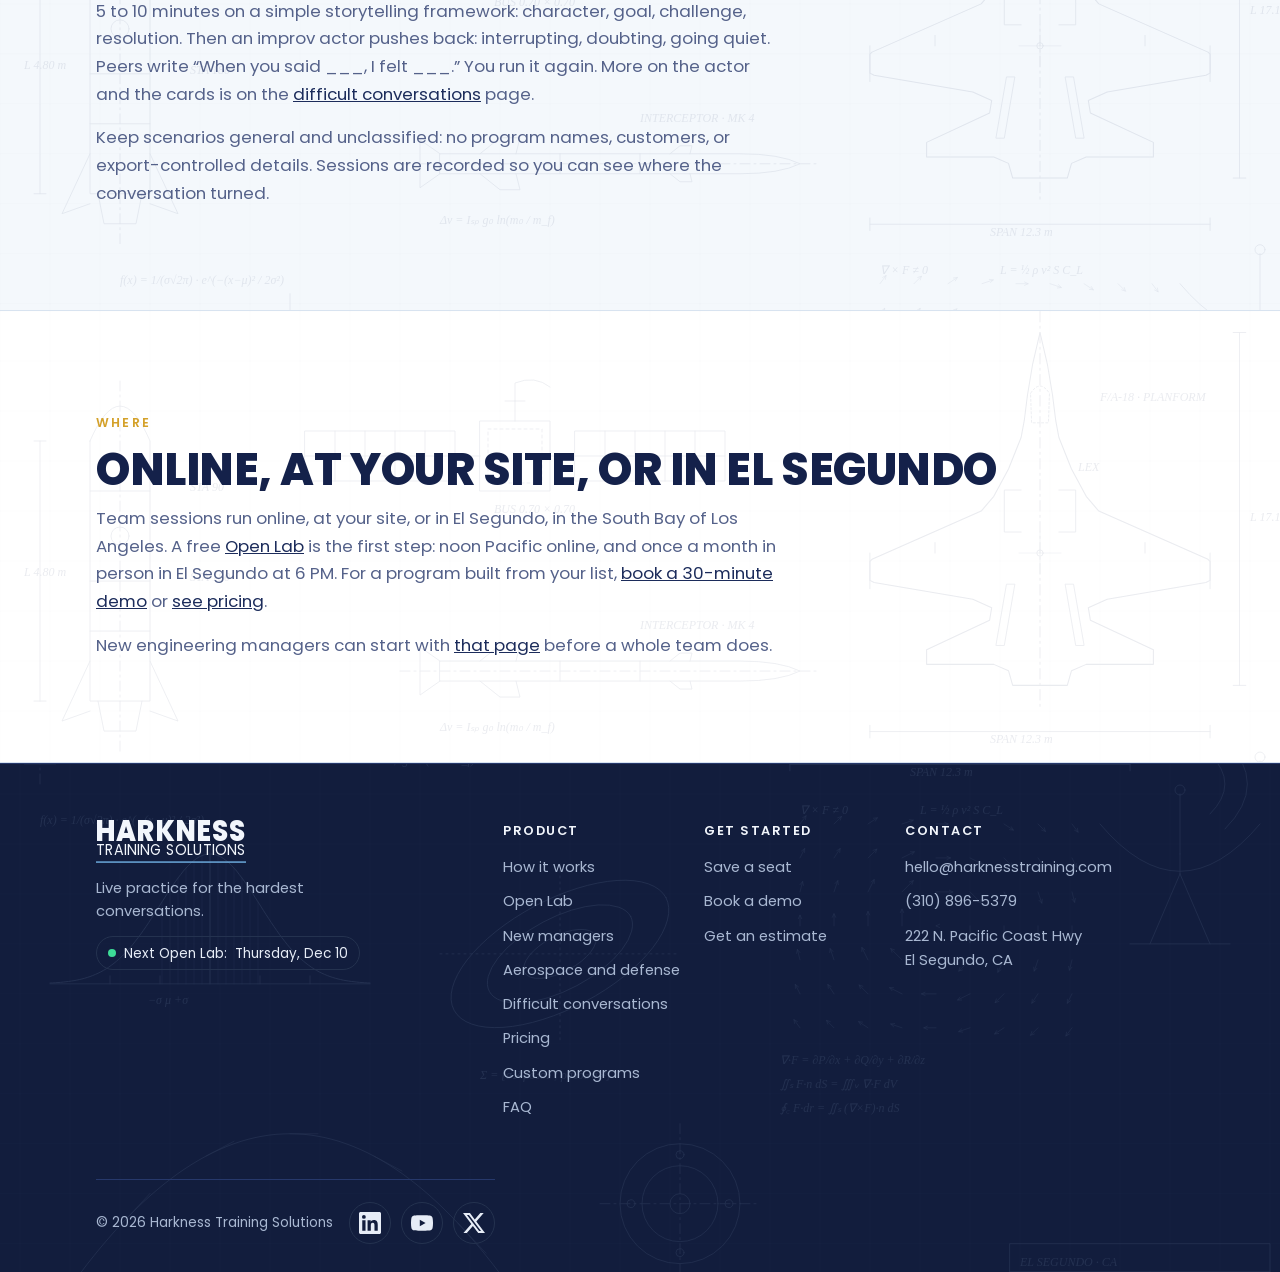
==== commit 715b37f3: "Merge main and keep the demo at 30 minutes. Keep main's /chip page and scan tracking, and keep every" ====
--- a/aerospace-defense-teams.html
+++ b/aerospace-defense-teams.html
@@ -35,7 +35,7 @@
 <link rel="preconnect" href="https://fonts.gstatic.com" crossorigin>
 <link rel="stylesheet" href="https://fonts.googleapis.com/css2?family=Poppins:wght@400;500;600;700;800&display=swap">
 <link rel="stylesheet" href="assets/site.css?v=53">
-<script src="assets/site.js?v=58"></script>
+<script src="assets/site.js?v=60"></script>
 </head>
 <body>
 <a class="skip" href="#main">Skip to content</a>
@@ -65,7 +65,7 @@
         <p class="pos">The conversations are specific. A design review. A date that slipped. A late part. A go or no-go before the truck leaves. Practice them with an actor, online or in El Segundo.</p>
         <div class="cta-row">
           <a class="btn btn-hot" href="open-lab.html">Save a seat</a>
-          <a class="btn btn-ghost" href="demo.html">Book a 20-minute demo</a>
+          <a class="btn btn-ghost" href="demo.html">Book a 30-minute demo</a>
         </div>
       </div>
     </div>
@@ -98,7 +98,7 @@
     <div class="wrap">
       <p class="eyebrow">Where</p>
       <h2>Online, at your site, or in El Segundo</h2>
-      <p class="lede">Team sessions run online, at your site, or in El Segundo, in the South Bay of Los Angeles. A free <a href="open-lab.html">Open Lab</a> is the first step: noon Pacific online, and once a month in person in El Segundo at 6 PM. For a program built from your list, <a href="demo.html">book a 20-minute demo</a> or <a href="index.html#programs">see pricing</a>.</p>
+      <p class="lede">Team sessions run online, at your site, or in El Segundo, in the South Bay of Los Angeles. A free <a href="open-lab.html">Open Lab</a> is the first step: noon Pacific online, and once a month in person in El Segundo at 6 PM. For a program built from your list, <a href="demo.html">book a 30-minute demo</a> or <a href="index.html#programs">see pricing</a>.</p>
       <p class="lede">New engineering managers can start with <a href="engineering-manager-training.html">that page</a> before a whole team does.</p>
     </div>
   </section>
